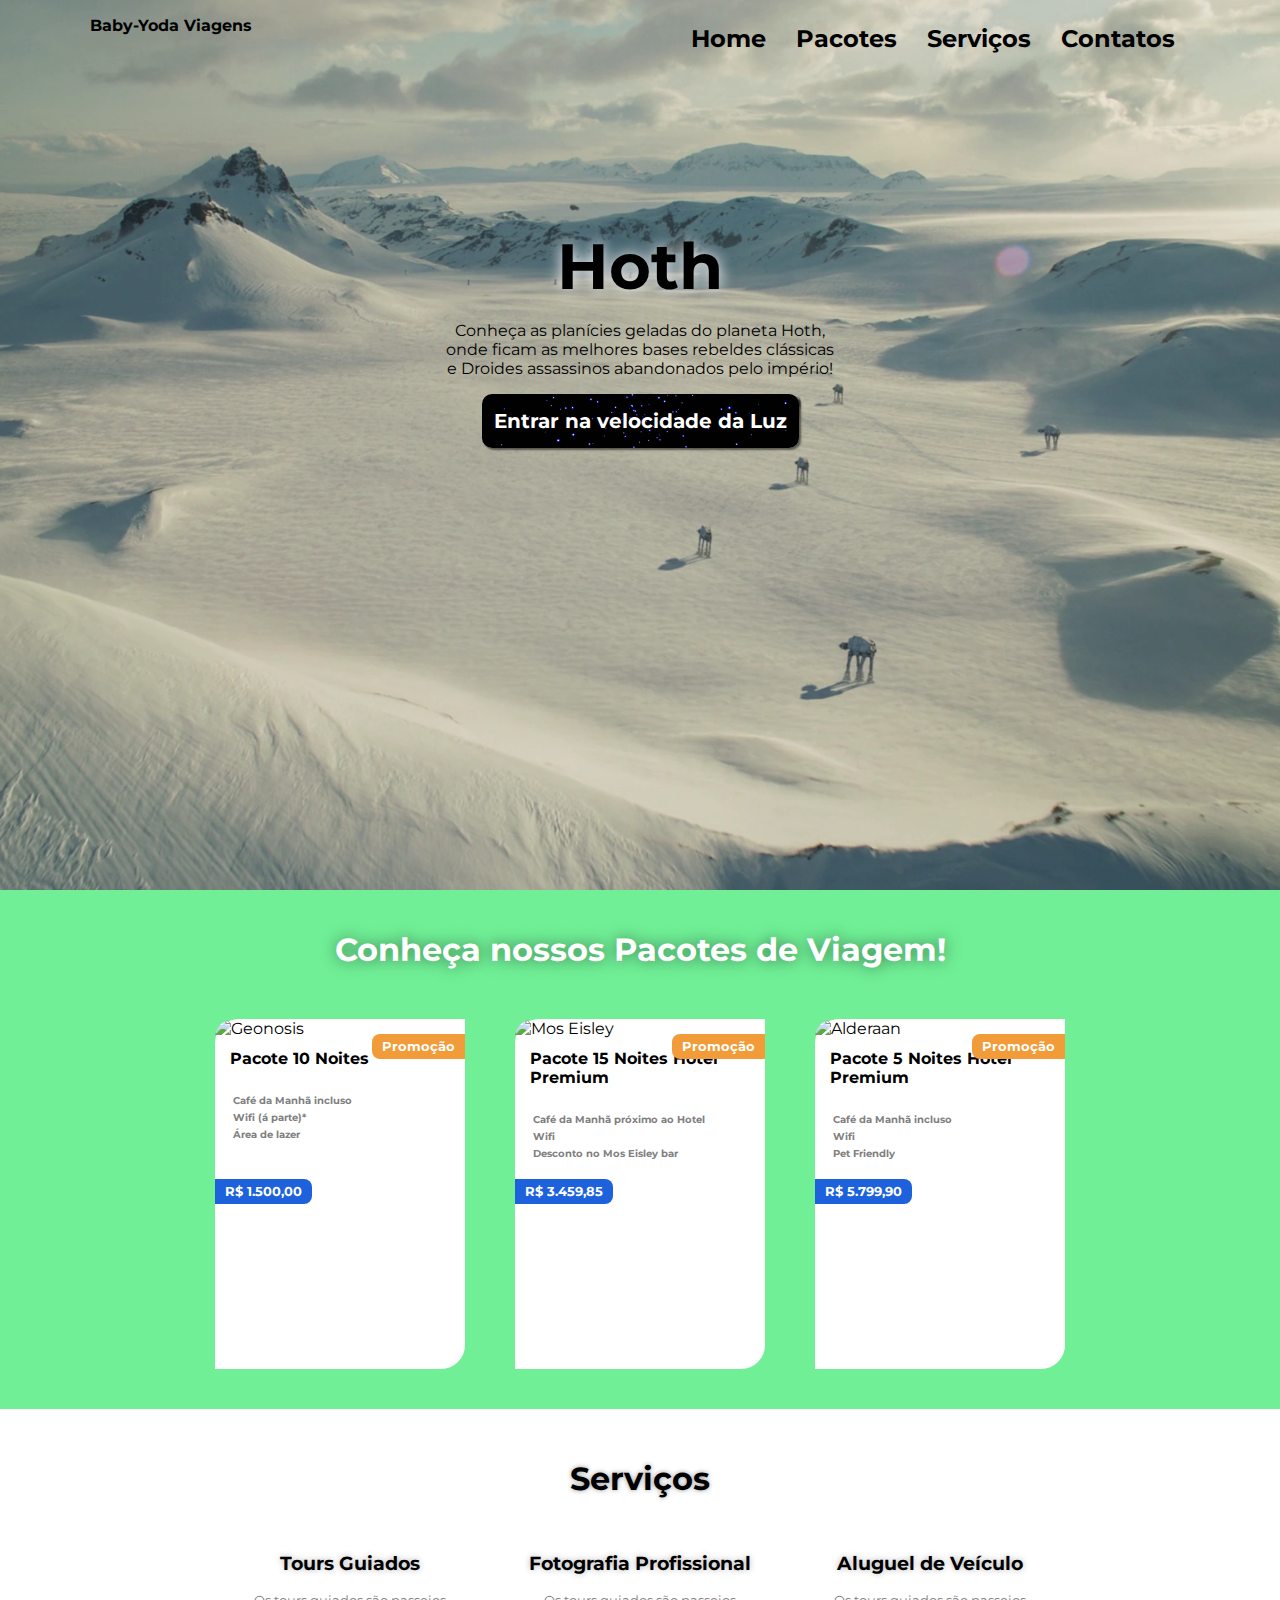
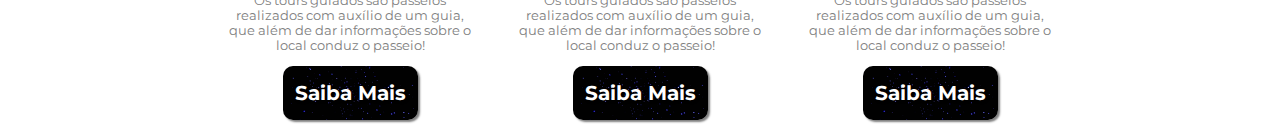
==== index.html @ 064d1b5d "Add files via upload" ====
<!DOCTYPE html>
<html lang="pt-br">
<head>
    <meta charset="UTF-8">
    <meta http-equiv="X-UA-Compatible" content="IE=edge">
    <meta name="viewport" content="width=device-width, initial-scale=1.0">
    <title>First Baby-Yoda Website</title>
    <script src="https://unpkg.com/feather-icons"></script>
    <link rel="stylesheet" href="style.css">
</head>
<body>
    <!--comentação foda-->
    <header>
        <nav>
            <p>Baby-Yoda Viagens</p>

            <!-- Texto a mais
            <p>Lorem ipsum dolor sit amet consectetur adipisicing elit. Accusamus dicta esse natus sint dolorum laboriosam itaque sapiente unde ea, et nemo eius, quisquam aliquid labore maxime consequuntur a dolores inventore.</p> -->

            <ul>
                <li><a href="#home">Home</a></li>
                <li><a href="#pacotes">Pacotes</a></li>
                <li><a href="#serviços">Serviços</a></li>
                <li><a href="https://www.youtube.com/c/esquilopng">Contatos</a></li>
            </ul>
        </nav>
        <div id = "home" class = "header-content">
            <h1 class = "mainTitle">Hoth</h1>
            <p>Conheça as planícies geladas do planeta Hoth, onde ficam as melhores bases rebeldes clássicas e Droides assassinos abandonados pelo império!</p>
            <button>Entrar na velocidade da Luz</button>
        </div>
    </header>
    <section id = "pacotes" class="pacotes">
        <h1 class = "pacotes-title">Conheça nossos Pacotes de Viagem!</h1>
        <div class = "pacotes-cards">
            <div class = "card">
                <!--Geonosis-->
                <div class = "card-tag card-tag-top">
                    <p>Promoção</p>
                </div>
                <div class = "card-tag card-tag-bottom">
                    <p>R$ 1.500,00</p>
                </div>
                <img class = "card-image" src="https://lumiere-a.akamaihd.net/v1/images/geonosis-history-2-retina_d464ae7e.jpeg?region=0%2C0%2C1200%2C513" alt = "Geonosis">
                <div class="card-content">
                    <h1>Pacote 10 Noites</h1>
                    <ul>
                        <li><i data-feather="coffee"></i>Café da Manhã incluso</li>
                        <li> <i data-feather="wifi"></i>Wifi (á parte)*</li>
                        <li> <i data-feather="briefcase"></i>Área de lazer</li>
                    </ul>
                </div>
            </div>
            <div class = "card">
                <!--Mos Eisley-->
                <div class = "card-tag card-tag-top">
                    <p>Promoção</p>
                </div>
                <div class = "card-tag card-tag-bottom">
                    <p>R$ 3.459,85</p>
                </div>
                <img class = "card-image" src="https://bb.avalanchenoticias.com.br/file/avalanchenoticiasimg/2021/02/NjQzNzcxNzIzM2VkMTMwNGFiZjU4NWI3NTk5Yjc4YjgxZWRmYWJjMmMxNDNlMTQyMjYyZWEwNGZkOTI4MjVjYQ3D3D.jpg" alt = "Mos Eisley">
                <div class="card-content">
                    <h1>Pacote 15 Noites  Hotel Premium</h1>
                    <ul>
                        <li><i data-feather="coffee"></i>Café da Manhã próximo ao Hotel</li>
                        <li> <i data-feather="wifi"></i>Wifi</li>
                        <li> <i data-feather="briefcase"></i>Desconto no Mos Eisley bar</li>
                    </ul>
                </div>
            </div>
            <div class = "card">
                <!--Alderaan-->
                <div class = "card-tag card-tag-top">
                    <p>Promoção</p>
                </div>
                <div class = "card-tag card-tag-bottom">
                    <p>R$ 5.799,90</p>
                </div>
                <img class = "card-image" src="https://lumiere-a.akamaihd.net/v1/images/alderaan-main_f5b676cf.jpeg?region=0%2C40%2C1280%2C640" alt = "Alderaan">
                <div class="card-content">
                    <h1>Pacote 5 Noites  Hotel Premium</h1>
                    <ul>
                        <li><i data-feather="coffee"></i>Café da Manhã incluso</li>
                        <li> <i data-feather="wifi"></i>Wifi</li>
                        <li> <i data-feather="briefcase"></i>Pet Friendly</li>
                    </ul>
                </div>
            </div>
        </div>
    </section>
    <section id = "servicos" class = "servicos">
        <h1 class = "servicos-title">Serviços</h1>
        <div class="servicos-cards">
            <div class="card">
                <i data-feather="map"></i>
                <div class="card-content">
                    <h3>Tours Guiados</h3>
                    <p>Os tours guiados são passeios realizados com auxílio de um guia, que além de dar informações sobre o local conduz o passeio!</p>
                </div>
                <button>Saiba Mais</button>
            </div>
            <div class="card">
                <i data-feather="camera"></i>
                <div class="card-content">
                    <h3>Fotografia Profissional</h3>
                    <p>Os tours guiados são passeios realizados com auxílio de um guia, que além de dar informações sobre o local conduz o passeio!</p>
                </div>
                <button>Saiba Mais</button>
            </div>
            <div class="card">
                <i data-feather="navigation"></i>
                <div class="card-content">
                    <h3>Aluguel de Veículo</h3>
                    <p>Os tours guiados são passeios realizados com auxílio de um guia, que além de dar informações sobre o local conduz o passeio!</p>
                </div>
                <button>Saiba Mais</button>
            </div>
        </div>
    </section>

    <script>
        feather.replace()
      </script>
</body>
</html>
---- style.css ----
@import url('https://fonts.googleapis.com/css2?family=Montserrat&display=swap');

* {
    box-sizing: border-box;
}

/* Comentário */
body{
    /*
    background: no-repeat center/cover url('assets/image.jpg');
    height: calc(100vh - 10px);
*/

    margin: 0;
    font-family: 'Montserrat', sans-serif;
    color: black;
}

ul{
    list-style: none;
    font-weight: bold;
    color: black;
    font-size: 24px;
}

a{
    text-decoration: none;
    color: inherit;
}

/*
h1{
    color: black;
    font-size: 70px;
}
*/

button{
    color: white;
    border-radius: 10px;
    border: 0;
    padding: 15px 12px;
    font-size: 20px;
    font-weight: bold;
    background: no-repeat center/cover url(assets/btBG.webp);
    font-family: 'Montserrat', sans-serif;
    /*background: transparent;*/
    cursor: pointer;
    text-shadow: 2px 2px 2px rgba(0, 0, 0, 0.5);
    box-shadow: 2px 2px 2px rgba(0, 0, 0, 0.5);

    transition: box-shadow 0.3s ease, transform 0.3s ease;
}

button:hover{
    background: no-repeat center/cover url(https://i0.wp.com/i.kinja-img.com/gawker-media/image/upload/s--Ur6qGvVD--/1482701490237307311.gif);
    background-color: black;
    color: white;
    background-position: center;
}

button:active{
    box-shadow: 0px 0px 0px rgba(0, 0, 0, 0.5), inset 3px 3px 3px rgba(0, 0, 0, 0.5);
    transform:  translate(0px, 3px);
}

header{
    background: no-repeat center/cover url('assets/image2.webp');
    height: calc(100vh - 10px);
}

header nav{
    display: flex;
    justify-content: space-between;
    margin: auto 90px;
}

header nav p{
    font-weight: bold;
}

header nav ul{
    display: flex;
}

header nav ul li{
    margin: 0 15px;
}

.header-content{
    max-width: 400px;
    margin: 150px auto;
    text-align: center;
}

.header-content h1{
    margin-bottom:  10px;
    font-size: 4rem;
    text-shadow: 0px 0px 15px rgb(255, 255, 255);
}

.pacotes {
    background: #70ef96;
    padding: 15px;
}

.pacotes .pacotes-cards {
    display: flex;
    margin: auto;
    max-width: 950px;
    flex-wrap: wrap;
    justify-content: center;
}

.pacotes .pacotes-title {
    width: 100%;
    text-align: center;
    margin: 25px 0;
    color: white;
    text-shadow: 0px 0px 15px rgba(0, 0, 0, 0.5)
}

.pacotes .card{
    width: 250px;
    height: 350px;
    background: white;
    border-radius: 24px 0;
    margin: 25px;
    position: relative;
}

.pacotes .card-image{
    width:  250px;
    height: 200px;
    border-radius: 24px 0 0 0;
    object-fit: cover;
    transition: all 1s;
}

.pacotes .card-image:hover{
    transform: scale(1.1);
}

.pacotes .card-content {
    padding: 0 15px;
}

.pacotes .card-content ul {
    display: flex;
    flex-direction: column;
    padding: 0;
}

.pacotes .card-content ul li{
    font-size: 0.6rem;
    display: flex;
    align-items: center;
    margin: 3px;
    color: grey;
    font-weight: bold;
}

.pacotes .card-content li svg{
    width: 16px;
    height: 16px;
    margin-right: 10px;
}

.pacotes .card-content h1{
    font-size: 1rem;
}

.pacotes .card .card-tag-top{
    position: absolute;
    right: 0;
    top: 15px;
    background: #f19b39;
    border-radius: 8px 0 0 8px;
    padding: 5px 10px;
}

.pacotes .card .card-tag-bottom{
    position: absolute;
    left: 0;
    top: 160px;
    background: #1d61dd;
    border-radius: 0 8px 8px 0;
    padding: 5px 10px;
}

.pacotes .card .card-tag p{
    margin: 0;
    font-size: 0.8rem;
    color: white;
    font-weight: bold;
}

.servicos {
    padding: 15px;
}

.servicos .servicos-title{
    text-align: center;
    margin: 35px 0;
    text-shadow: 0px 0px 5px rgba(0, 0, 0, 0.4)
}

.servicos .servicos-cards{
    margin-top: 25px;
    display: flex;
    max-width: 950px;
    justify-content: center;
    margin: auto;
    flex-wrap: wrap;
}

.servicos .card{
    width: 250px;
    display: flex;
    flex-direction: column;
    justify-content: center;
    align-items: center;
    margin: 0 20px;
}

.servicos .card svg{
    width: 60px;
    height: 60px;
    margin: 50px;
    transition: all 1s;
}

.servicos .card svg:hover{
    stroke: #1d61dd;
    transform: scale(1.1);
}

.servicos .card h3{
    font-weight: bold;
    text-shadow: 0px 0px 6px rgba(0, 0, 0, 0.3);
    text-align: center;
}

.servicos .card p{
    color: grey;
    font-size: 0.8rem;
    text-align: center;
}
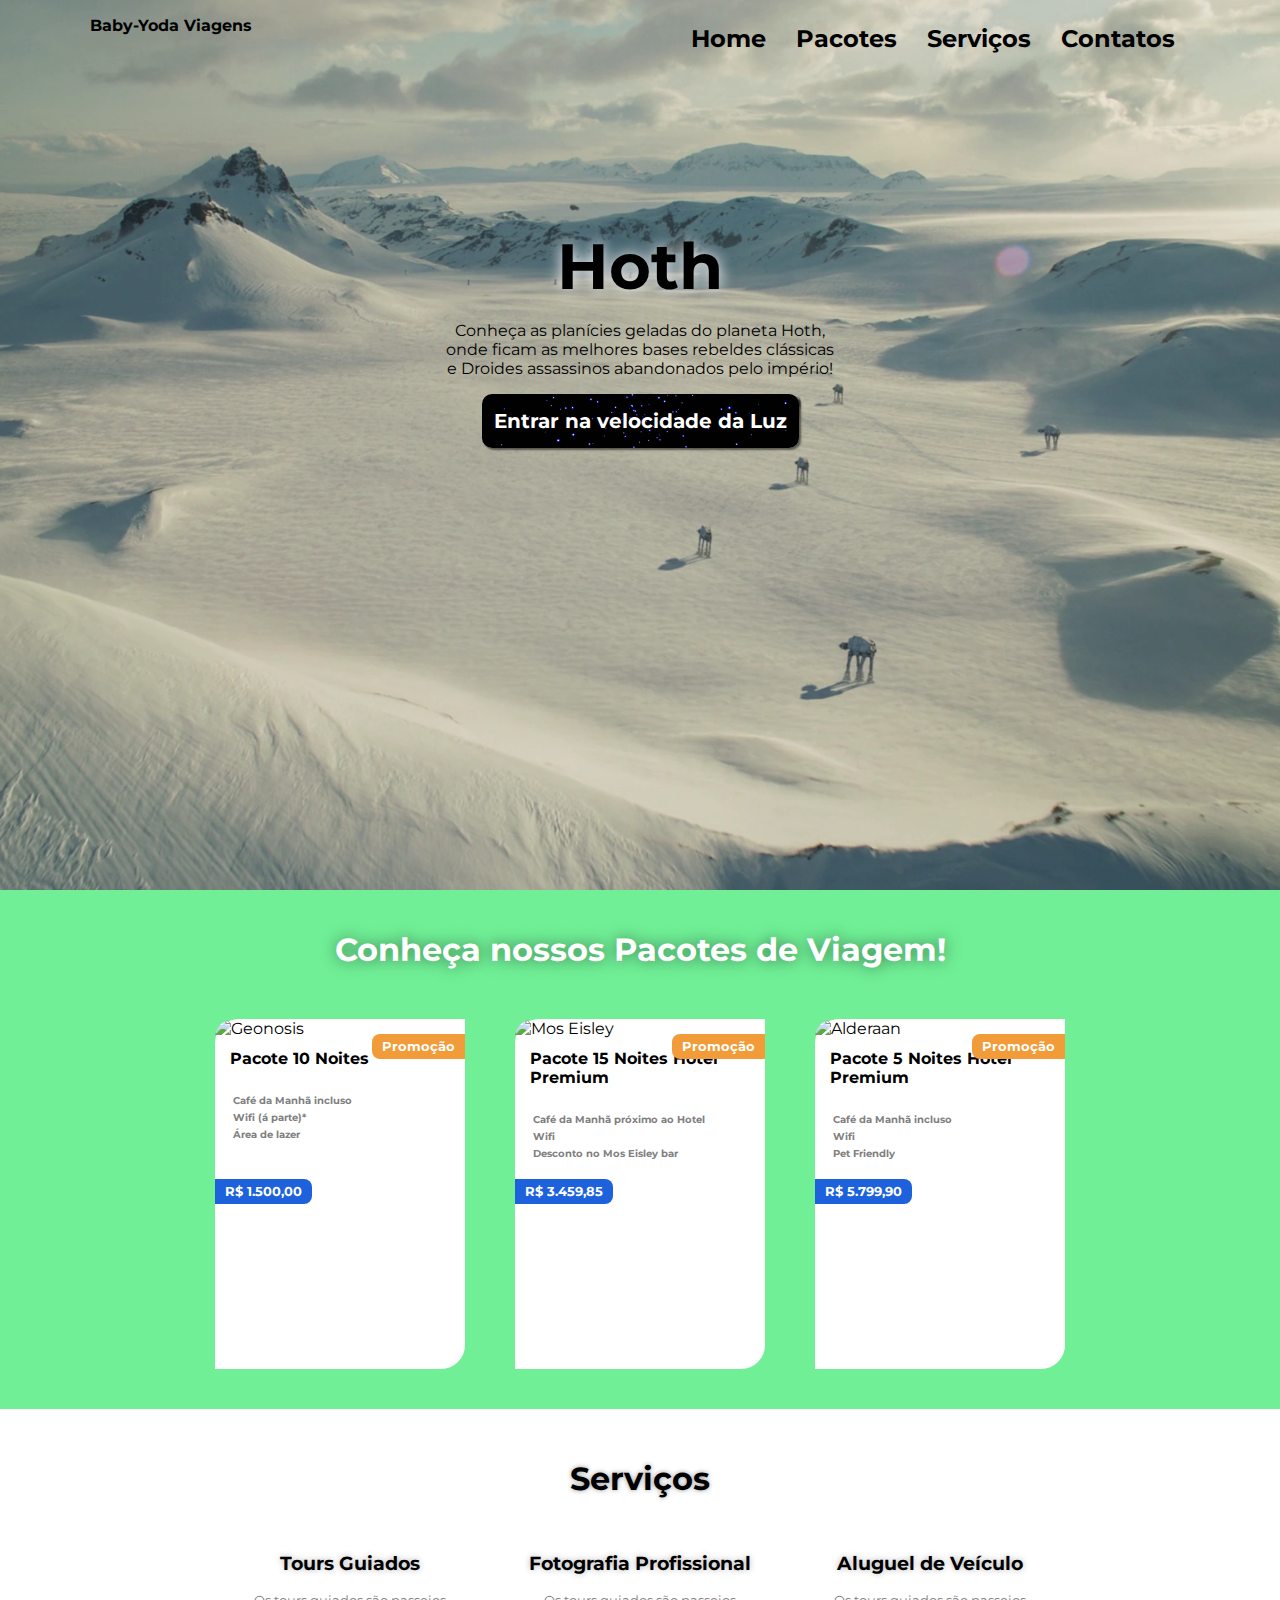
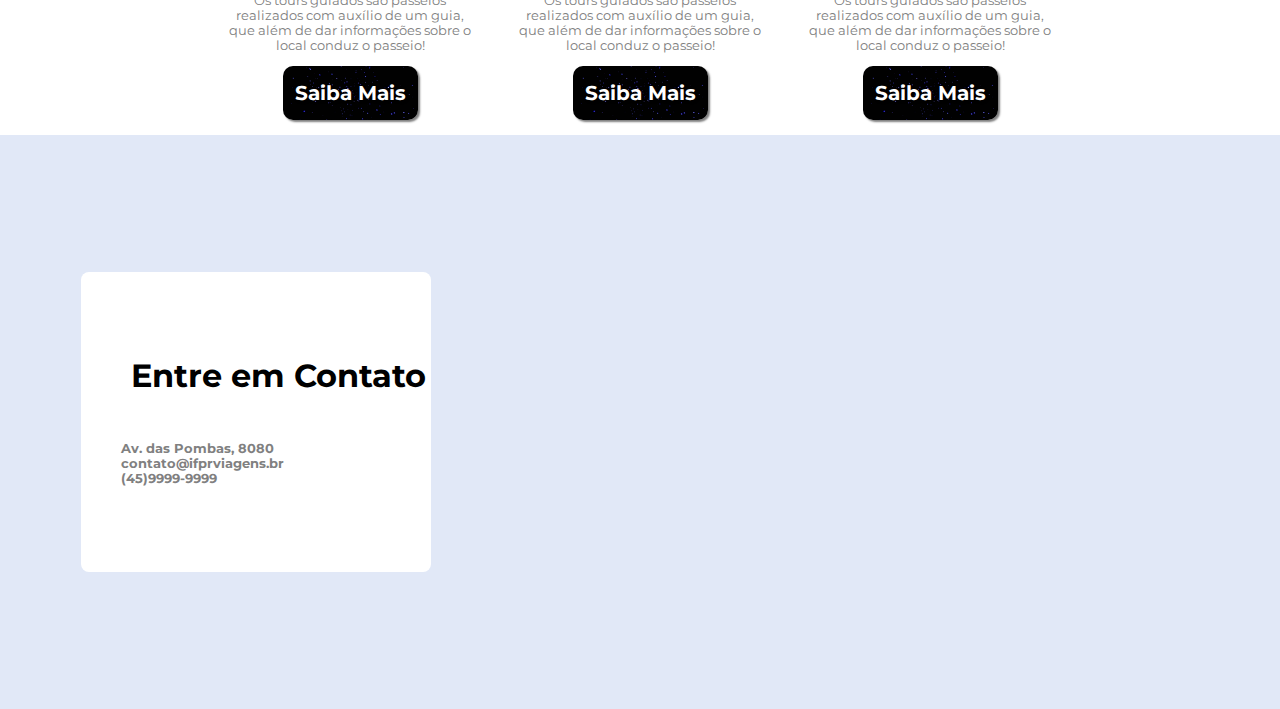
==== commit addbbb05: "Add files via upload" ====
--- a/index.html
+++ b/index.html
@@ -20,8 +20,8 @@
             <ul>
                 <li><a href="#home">Home</a></li>
                 <li><a href="#pacotes">Pacotes</a></li>
-                <li><a href="#serviços">Serviços</a></li>
-                <li><a href="https://www.youtube.com/c/esquilopng">Contatos</a></li>
+                <li><a href="#servicos">Serviços</a></li>
+                <li><a href="#contato">Contatos</a></li>
             </ul>
         </nav>
         <div id = "home" class = "header-content">
@@ -119,6 +119,20 @@
         </div>
     </section>
 
+    <section id="contato" class="contato">
+        <div class="contato-card">
+            <h1>Entre em Contato</h1>
+            <ul>
+                <li><i data-feather="map-pin"></i>Av. das Pombas, 8080</li>
+                <li><i data-feather="mail"></i>contato@ifprviagens.br</li>
+                <li><i data-feather="phone"></i>(45)9999-9999</li>
+            </ul>
+        </div>
+        <div id="map">
+            <iframe src="https://www.google.com/maps/embed?pb=!1m18!1m12!1m3!1d13015.19472495489!2d138.7186086333927!3d35.36064218367478!2m3!1f0!2f0!3f0!3m2!1i1024!2i768!4f13.1!3m3!1m2!1s0x6019629a42fdc899%3A0xa6a1fcc916f3a4df!2sMonte%20Fuji!5e0!3m2!1spt-BR!2sbr!4v1679507146508!5m2!1spt-BR!2sbr" width="600" height="450" style="border:0;" allowfullscreen="" loading="lazy" referrerpolicy="no-referrer-when-downgrade"></iframe>
+        </div>
+    </section>
+
     <script>
         feather.replace()
       </script>
--- a/style.css
+++ b/style.css
@@ -245,4 +245,40 @@
     color: grey;
     font-size: 0.8rem;
     text-align: center;
+}
+
+.contato {
+    padding: 60px;
+    background: #e1e8f7;
+    position: relative;
+    text-align: right;
+}
+
+.contato .contato-card{
+    width: 350px;
+    height: 300px;
+    background: white;
+    position: absolute;
+    z-index: 99;
+    border-radius: 8px;
+    top: calc(50% - 150px);
+    left: calc(20% - 175px);
+    text-align: center;
+    display: flex;
+    flex-direction: column;
+    justify-content: center;
+}
+
+.contato .contato-card h1{
+    padding-left: 50px;
+    text-align: left;
+}
+
+.contato .contato-card li{
+    font-size: 0.8rem;
+    font-weight: bold;
+    color: grey;
+    display: flex;
+    align-items: center;
+
 }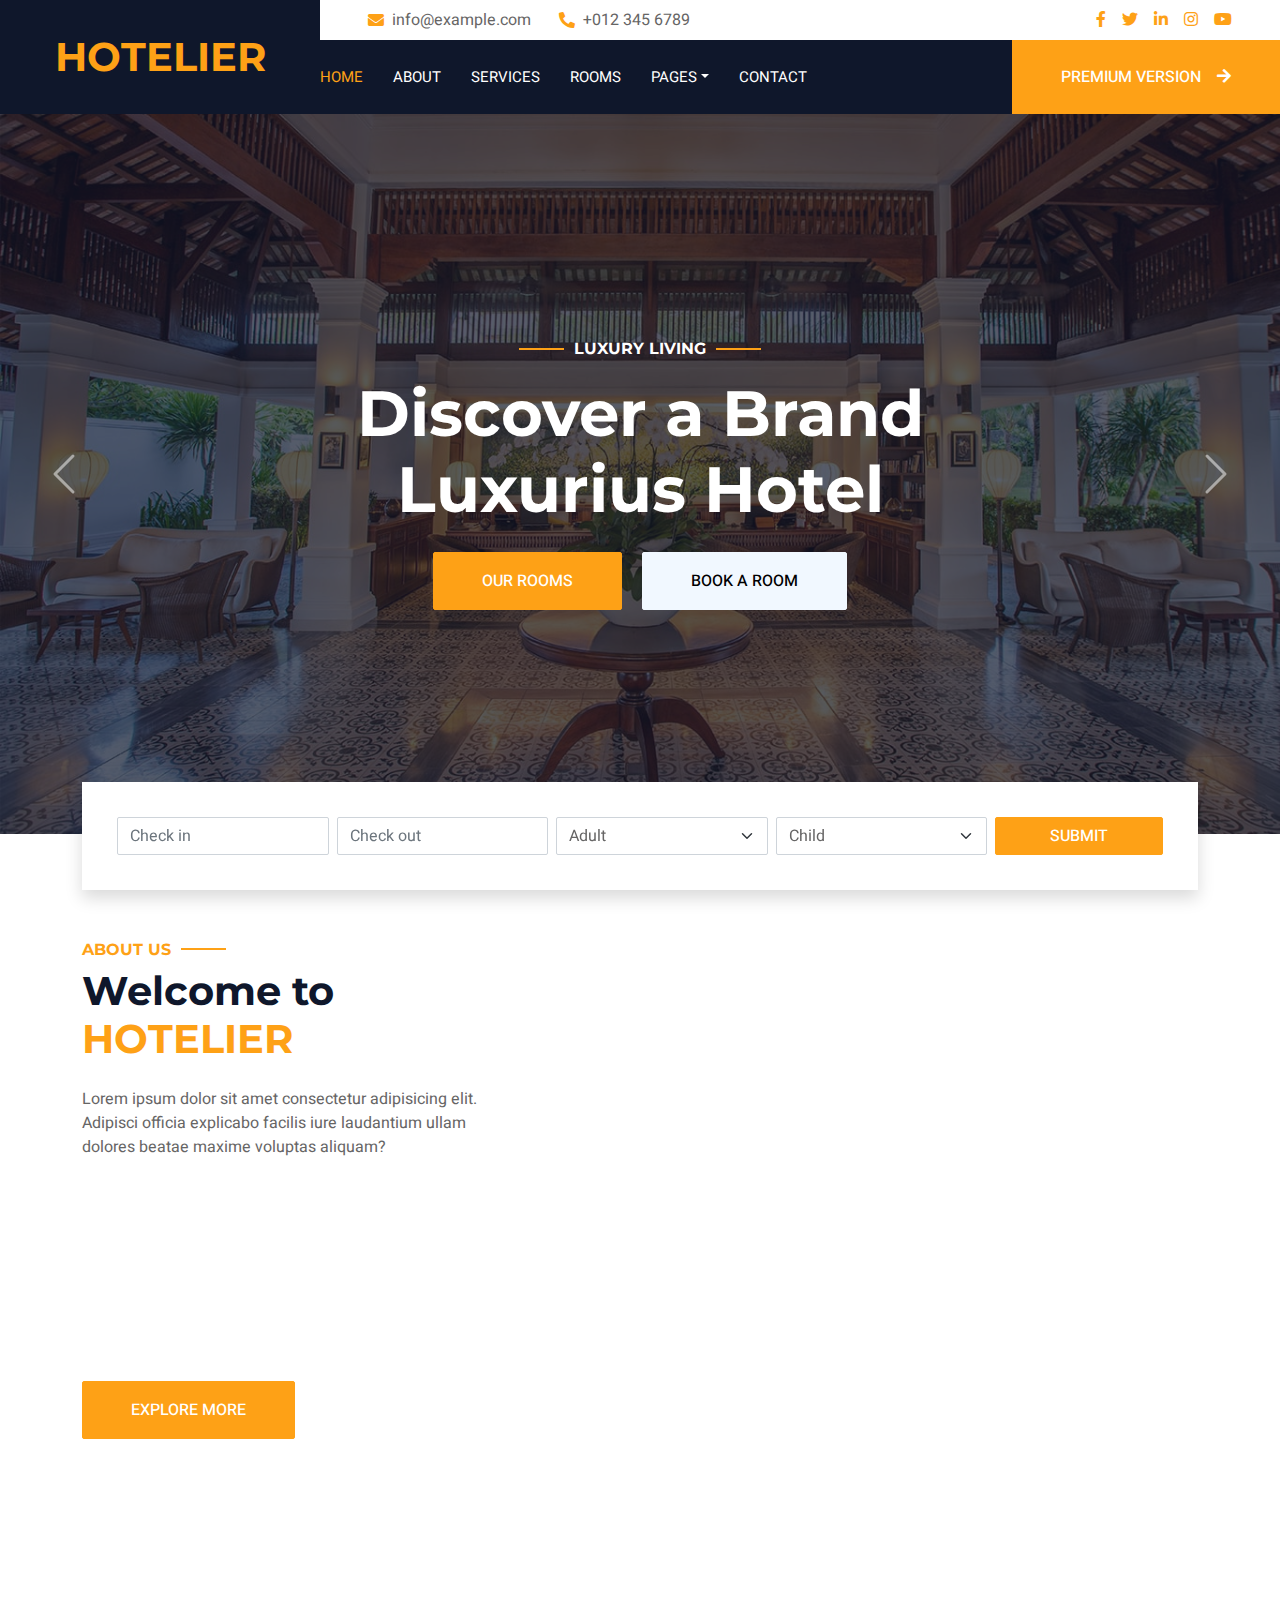
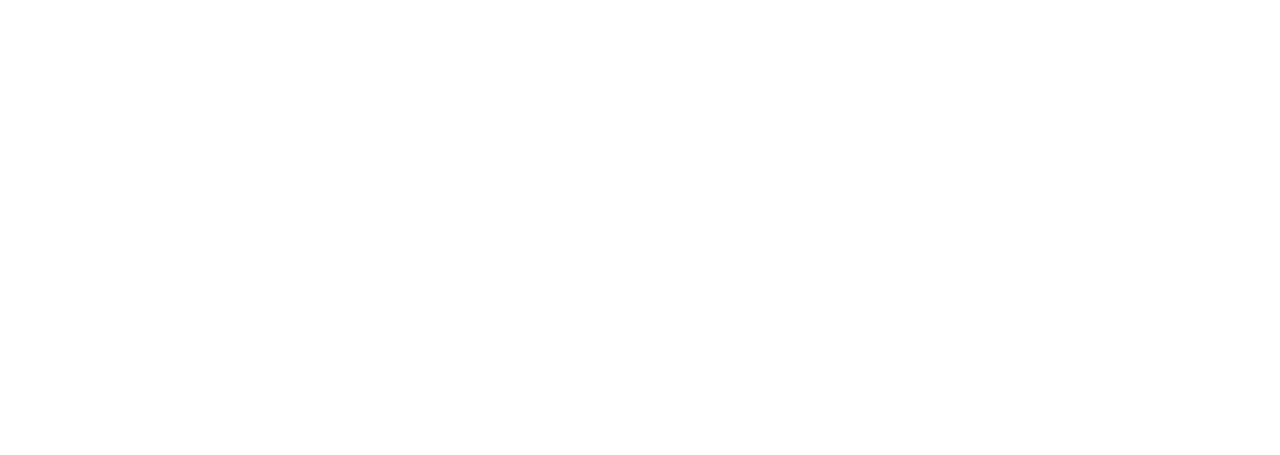
==== commit 8e98ac5f: "Add files via upload" ====
--- a/index.html
+++ b/index.html
@@ -1,140 +1,302 @@
 <!DOCTYPE html>
-<html lang="pt-br">
+<html lang="en">
+
 <head>
-    <meta charset="UTF-8">
-    <meta http-equiv="X-UA-Compatible" content="IE=edge">
-    <meta name="viewport" content="width=device-width, initial-scale=1.0">
-    <title>First Baby-Yoda Website</title>
-    <script src="https://unpkg.com/feather-icons"></script>
-    <link rel="stylesheet" href="style.css">
+    <meta charset="utf-8">
+    <title>Hotelier - Hotel HTML Template</title>
+    <meta content="width=device-width, initial-scale=1.0" name="viewport">
+    <meta content="" name="keywords">
+    <meta content="" name="description">
+
+    <!-- Favicon -->
+    <link href="img/favicon.ico" rel="icon">
+
+    <!-- Google Web Fonts -->
+    <link rel="preconnect" href="https://fonts.googleapis.com">
+    <link rel="preconnect" href="https://fonts.gstatic.com" crossorigin>
+    <link href="https://fonts.googleapis.com/css2?family=Heebo:wght@400;500;600;700&family=Montserrat:wght@400;500;600;700&display=swap" rel="stylesheet">  
+
+    <!-- Icon Font Stylesheet -->
+    <link href="https://cdnjs.cloudflare.com/ajax/libs/font-awesome/5.10.0/css/all.min.css" rel="stylesheet">
+    <link href="https://cdn.jsdelivr.net/npm/bootstrap-icons@1.4.1/font/bootstrap-icons.css" rel="stylesheet">
+
+    <!-- Libraries Stylesheet -->
+    <link href="lib/animate/animate.min.css" rel="stylesheet">
+    <link href="lib/owlcarousel/assets/owl.carousel.min.css" rel="stylesheet">
+    <link href="lib/tempusdominus/css/tempusdominus-bootstrap-4.min.css" rel="stylesheet" />
+
+    <!-- Customized Bootstrap Stylesheet -->
+    <link href="css/bootstrap.min.css" rel="stylesheet">
+
+    <!-- Template Stylesheet -->
+    <link href="css/style.css" rel="stylesheet">
 </head>
+
 <body>
-    <!--comentação foda-->
-    <header>
-        <nav>
-            <p>Baby-Yoda Viagens</p>
-
-            <!-- Texto a mais
-            <p>Lorem ipsum dolor sit amet consectetur adipisicing elit. Accusamus dicta esse natus sint dolorum laboriosam itaque sapiente unde ea, et nemo eius, quisquam aliquid labore maxime consequuntur a dolores inventore.</p> -->
-
-            <ul>
-                <li><a href="#home">Home</a></li>
-                <li><a href="#pacotes">Pacotes</a></li>
-                <li><a href="#servicos">Serviços</a></li>
-                <li><a href="#contato">Contatos</a></li>
-            </ul>
-        </nav>
-        <div id = "home" class = "header-content">
-            <h1 class = "mainTitle">Hoth</h1>
-            <p>Conheça as planícies geladas do planeta Hoth, onde ficam as melhores bases rebeldes clássicas e Droides assassinos abandonados pelo império!</p>
-            <button>Entrar na velocidade da Luz</button>
-        </div>
-    </header>
-    <section id = "pacotes" class="pacotes">
-        <h1 class = "pacotes-title">Conheça nossos Pacotes de Viagem!</h1>
-        <div class = "pacotes-cards">
-            <div class = "card">
-                <!--Geonosis-->
-                <div class = "card-tag card-tag-top">
-                    <p>Promoção</p>
-                </div>
-                <div class = "card-tag card-tag-bottom">
-                    <p>R$ 1.500,00</p>
-                </div>
-                <img class = "card-image" src="https://lumiere-a.akamaihd.net/v1/images/geonosis-history-2-retina_d464ae7e.jpeg?region=0%2C0%2C1200%2C513" alt = "Geonosis">
-                <div class="card-content">
-                    <h1>Pacote 10 Noites</h1>
-                    <ul>
-                        <li><i data-feather="coffee"></i>Café da Manhã incluso</li>
-                        <li> <i data-feather="wifi"></i>Wifi (á parte)*</li>
-                        <li> <i data-feather="briefcase"></i>Área de lazer</li>
-                    </ul>
-                </div>
-            </div>
-            <div class = "card">
-                <!--Mos Eisley-->
-                <div class = "card-tag card-tag-top">
-                    <p>Promoção</p>
-                </div>
-                <div class = "card-tag card-tag-bottom">
-                    <p>R$ 3.459,85</p>
-                </div>
-                <img class = "card-image" src="https://bb.avalanchenoticias.com.br/file/avalanchenoticiasimg/2021/02/NjQzNzcxNzIzM2VkMTMwNGFiZjU4NWI3NTk5Yjc4YjgxZWRmYWJjMmMxNDNlMTQyMjYyZWEwNGZkOTI4MjVjYQ3D3D.jpg" alt = "Mos Eisley">
-                <div class="card-content">
-                    <h1>Pacote 15 Noites  Hotel Premium</h1>
-                    <ul>
-                        <li><i data-feather="coffee"></i>Café da Manhã próximo ao Hotel</li>
-                        <li> <i data-feather="wifi"></i>Wifi</li>
-                        <li> <i data-feather="briefcase"></i>Desconto no Mos Eisley bar</li>
-                    </ul>
-                </div>
-            </div>
-            <div class = "card">
-                <!--Alderaan-->
-                <div class = "card-tag card-tag-top">
-                    <p>Promoção</p>
-                </div>
-                <div class = "card-tag card-tag-bottom">
-                    <p>R$ 5.799,90</p>
-                </div>
-                <img class = "card-image" src="https://lumiere-a.akamaihd.net/v1/images/alderaan-main_f5b676cf.jpeg?region=0%2C40%2C1280%2C640" alt = "Alderaan">
-                <div class="card-content">
-                    <h1>Pacote 5 Noites  Hotel Premium</h1>
-                    <ul>
-                        <li><i data-feather="coffee"></i>Café da Manhã incluso</li>
-                        <li> <i data-feather="wifi"></i>Wifi</li>
-                        <li> <i data-feather="briefcase"></i>Pet Friendly</li>
-                    </ul>
-                </div>
-            </div>
-        </div>
-    </section>
-    <section id = "servicos" class = "servicos">
-        <h1 class = "servicos-title">Serviços</h1>
-        <div class="servicos-cards">
-            <div class="card">
-                <i data-feather="map"></i>
-                <div class="card-content">
-                    <h3>Tours Guiados</h3>
-                    <p>Os tours guiados são passeios realizados com auxílio de um guia, que além de dar informações sobre o local conduz o passeio!</p>
-                </div>
-                <button>Saiba Mais</button>
-            </div>
-            <div class="card">
-                <i data-feather="camera"></i>
-                <div class="card-content">
-                    <h3>Fotografia Profissional</h3>
-                    <p>Os tours guiados são passeios realizados com auxílio de um guia, que além de dar informações sobre o local conduz o passeio!</p>
-                </div>
-                <button>Saiba Mais</button>
-            </div>
-            <div class="card">
-                <i data-feather="navigation"></i>
-                <div class="card-content">
-                    <h3>Aluguel de Veículo</h3>
-                    <p>Os tours guiados são passeios realizados com auxílio de um guia, que além de dar informações sobre o local conduz o passeio!</p>
-                </div>
-                <button>Saiba Mais</button>
-            </div>
-        </div>
-    </section>
-
-    <section id="contato" class="contato">
-        <div class="contato-card">
-            <h1>Entre em Contato</h1>
-            <ul>
-                <li><i data-feather="map-pin"></i>Av. das Pombas, 8080</li>
-                <li><i data-feather="mail"></i>contato@ifprviagens.br</li>
-                <li><i data-feather="phone"></i>(45)9999-9999</li>
-            </ul>
-        </div>
-        <div id="map">
-            <iframe src="https://www.google.com/maps/embed?pb=!1m18!1m12!1m3!1d13015.19472495489!2d138.7186086333927!3d35.36064218367478!2m3!1f0!2f0!3f0!3m2!1i1024!2i768!4f13.1!3m3!1m2!1s0x6019629a42fdc899%3A0xa6a1fcc916f3a4df!2sMonte%20Fuji!5e0!3m2!1spt-BR!2sbr!4v1679507146508!5m2!1spt-BR!2sbr" width="600" height="450" style="border:0;" allowfullscreen="" loading="lazy" referrerpolicy="no-referrer-when-downgrade"></iframe>
-        </div>
-    </section>
-
-    <script>
-        feather.replace()
-      </script>
+    <div class="container-xxl bg-white p-0">
+        <!-- Spinner Start -->
+        <div id="spinner" class="show bg-white position-fixed translate-middle w-100 vh-100 top-50 start-50 d-flex align-items-center justify-content-center">
+            <div class="spinner-border text-primary" style="width: 3rem; height: 3rem;" role="status">
+                <span class="sr-only">Loading...</span>
+            </div>
+        </div>
+        <!-- Spinner End -->
+
+        <!-- Header Start -->
+        <div class="container-fluid bg-dark px-0">
+            <div class="row gx-0">
+                <div class="col-lg-3 bg-dark d-none d-lg-block">
+                    <a href="index.html" class="navbar-brand w-100 h-100 m-0 p-0 d-flex align-items-center justify-content-center">
+                        <h1 class="m-0 text-primary text-uppercase">Hotelier</h1>
+                    </a>
+                </div>
+                <div class="col-lg-9">
+                    <div class="row gx-0 bg-white d-none d-lg-flex">
+                        <div class="col-lg-7 px-5 text-start">
+                            <div class="h-100 d-inline-flex align-items-center py-2 me-4">
+                                <i class="fa fa-envelope text-primary me-2"></i>
+                                <p class="mb-0">info@example.com</p>
+                            </div>
+                            <div class="h-100 d-inline-flex align-items-center py-2">
+                                <i class="fa fa-phone-alt text-primary me-2"></i>
+                                <p class="mb-0">+012 345 6789</p>
+                            </div>
+                        </div>
+                        <div class="col-lg-5 px-5 text-end">
+                            <div class="d-inline-flex align-items-center py-2">
+                                <a class="me-3" href=""><i class="fab fa-facebook-f"></i></a>
+                                <a class="me-3" href=""><i class="fab fa-twitter"></i></a>
+                                <a class="me-3" href=""><i class="fab fa-linkedin-in"></i></a>
+                                <a class="me-3" href=""><i class="fab fa-instagram"></i></a>
+                                <a class="" href=""><i class="fab fa-youtube"></i></a>
+                            </div>
+                        </div>
+                    </div>
+                    <nav class="navbar navbar-expand-lg bg-dark navbar-dark p-3 p-lg-0">
+                        <a href="index.html" class="navbar-brand d-block d-lg-none">
+                            <h1 class="m-0 text-primary text-uppercase">Hotelier</h1>
+                        </a>
+                        <button type="button" class="navbar-toggler" data-bs-toggle="collapse" data-bs-target="#navbarCollapse">
+                            <span class="navbar-toggler-icon"></span>
+                        </button>
+                        <div class="collapse navbar-collapse justify-content-between" id="navbarCollapse">
+                            <div class="navbar-nav mr-auto py-0">
+                                <a href="index.html" class="nav-item nav-link active">Home</a>
+                                <a href="about.html" class="nav-item nav-link">About</a>
+                                <a href="service.html" class="nav-item nav-link">Services</a>
+                                <a href="room.html" class="nav-item nav-link">Rooms</a>
+                                <div class="nav-item dropdown">
+                                    <a href="#" class="nav-link dropdown-toggle" data-bs-toggle="dropdown">Pages</a>
+                                    <div class="dropdown-menu rounded-0 m-0">
+                                        <a href="booking.html" class="dropdown-item">Booking</a>
+                                        <a href="team.html" class="dropdown-item">Our Team</a>
+                                        <a href="testimonial.html" class="dropdown-item">Testimonial</a>
+                                    </div>
+                                </div>
+                                <a href="contact.html" class="nav-item nav-link">Contact</a>
+                            </div>
+                            <a href="" class="btn btn-primary rounded-0 py-4 px-md-5 d-none d-lg-block">Premium Version<i class="fa fa-arrow-right ms-3"></i></a>
+                        </div>
+                    </nav>
+                </div>
+            </div>
+        </div>
+        <!-- Header End -->
+        <!--Carousel Start-->
+        <div class="container-fluid p-0 mb-5">
+            <div id="header-carousel" class="carousel slide" data-bs-ride="carousel">
+                <div class="carousel-inner">
+                    <div class="carousel-item active">
+                        <img class="w-100" src="img/carousel-1.jpg" alt="Image">
+                        <div class="carousel-caption d-flex flex-column align-items-center justify-content-center">
+                            <div class="p-3" style="max-width: 700px;">
+                                <h6 class="section-title text-white mb-3 animated slideInDown">LUXURY LIVING</h6>
+                                <h1 class="display-3 text-white mb-4 animated slideInDown">Discover a Brand Luxurius Hotel</h1>
+                                <a href="" class="btn btn-primary py-md-3 px-md-5 me-3 animated slideInLeft" >Our Rooms</a>
+                                <a href="" class="btn btn-light py-md-3 px-md-5 animated slideInRight">Book a Room</a>
+                            </div>
+                        </div>
+                    </div>
+                    <div class="carousel-item">
+                        <img class="w-100" src="img/carousel-2.jpg" alt="Image">
+                        <div class="carousel-caption d-flex flex-column align-items-center justify-content-center">
+                            <div class="p-3" style="max-width: 700px;">
+                                <h6 class="section-title text-white mb-3 animated slideInDown">LUXURY LIVING</h6>
+                                <h1 class="display-3 text-white mb-4 animated slideInDown">Discover a Brand Luxurius Hotel</h1>
+                                <a href="" class="btn btn-primary py-md-3 px-md-5 me-3 animated slideInLeft" >Our Rooms</a>
+                                <a href="" class="btn btn-light py-md-3 px-md-5 animated slideInRight">Book a Room</a>
+                            </div>
+                        </div>
+                    </div>
+                </div>
+                <button class="carousel-control-prev" type="button" data-bs-target="#header-carousel" data-bs-slide="prev">
+                    <span class="carousel-control-prev-icon" aria-hidden="true"></span>
+                    <span class="visually-hidden">Previous</span>
+                </button>
+                <button class="carousel-control-next" type="button" data-bs-target="#header-carousel" data-bs-slide="next">
+                    <span class="carousel-control-next-icon" aria-hidden="true"></span>
+                    <span class="visually-hidden">Previous</span>
+                </button>
+            </div>
+        </div>
+        <!-- Carousel End -->
+        <!-- Booking Start -->
+        <div class="container-fluid booking pb-0 wow fadeIn" data-wow-delay="0.1s">
+            <div class="container">
+                <div class="bg-white shadow" style="padding: 35px;">
+                    <div class="row g-2">
+                        <div class="col-md-10">
+                            <div class="row g-2">
+                                <div class="col-md-3">
+                                    <div class="date" id="date1" data-target-input="nearest">
+                                        <input type="text" class="form-control datetimepicker-input"
+                                            placeholder="Check in" data-target="#date1" data-toggle="datetimepicker" />
+                                    </div>
+                                </div>
+                                <div class="col-md-3">
+                                    <div class="date" id="date2" data-target-input="nearest">
+                                        <input type="text" class="form-control datetimepicker-input" placeholder="Check out" data-target="#date2" data-toggle="datetimepicker"/>
+                                    </div>
+                                </div>
+                                <div class="col-md-3">
+                                    <select class="form-select">
+                                        <option selected>Adult</option>
+                                        <option value="1">Adult 1</option>
+                                        <option value="2">Adult 2</option>
+                                        <option value="3">Adult 3</option>
+                                    </select>
+                                </div>
+                                <div class="col-md-3">
+                                    <select class="form-select">
+                                        <option selected>Child</option>
+                                        <option value="1">Child 1</option>
+                                        <option value="2">Child 2</option>
+                                        <option value="3">Child 3</option>
+                                    </select>
+                                </div>
+                            </div>
+                        </div>
+                        <div class="col-md-2">
+                            <button class="btn btn-primary w-100">Submit</button>
+                        </div>
+                    </div>
+                </div>
+            </div>
+        </div>
+        <!-- Booking End -->
+
+        <!-- About Start-->
+        <div class="container-xxl py-5">
+            <div class="container">
+                <div class="row g-5 align-content-lg-center">
+                    <div class="col-lg-5">
+                        <h6 class="section-title text-start text-primary text-uppercase">About Us</h6>
+                        <h1 class="mb-4">Welcome to <span class="text-primary text-uppercase">Hotelier</span></h1>
+                        <p class="mb-4">Lorem ipsum dolor sit amet consectetur adipisicing elit. Adipisci officia explicabo facilis iure laudantium ullam dolores beatae maxime voluptas aliquam?</p>
+                        <div class="row g-3 pb-4">
+                            <div class="col-sm-4 wow fadeIn" data-wow-delay="0.2s">
+                                <div class="border rounded p-1">
+                                    <div class="border rounded text-center p-4">
+                                        <i class="fa fa-hotel fa-2x text-primary mb-2"></i>
+                                        <h2 class="mb-1" data-toggle="counter-up">1234</h2>
+                                        <p class="mb-0">Rooms</p>
+                                    </div>
+                                </div>
+                            </div>
+                            <div class="col-sm-4 wow fadeIn" data-wow-delay="0.4s">
+                                <div class="border rounded p-1">
+                                    <div class="border rounded text-center p-4">
+                                        <i class="fa fa-hotel fa-2x text-primary mb-2"></i>
+                                        <h2 class="mb-1" data-toggle="counter-up">934</h2>
+                                        <p class="mb-0">Staffs</p>
+                                    </div>
+                                </div>
+                            </div>
+                            <div class="col-sm-4 wow fadeIn" data-wow-delay="0.6s">
+                                <div class="border rounded p-1">
+                                    <div class="border rounded text-center p-4">
+                                        <i class="fa fa-hotel fa-2x text-primary mb-2"></i>
+                                        <h2 class="mb-1" data-toggle="counter-up">234</h2>
+                                        <p class="mb-0">Clients</p>
+                                    </div>
+                                </div>
+                            </div>
+                        </div>
+                        <a class="btn btn-primary py-3 px-5 mt-2" href="">Explore More</a>
+                    </div>
+                    <div class="col-lg-6">
+                        <div class="row g-3">
+                            <div class="col-6 text-end">
+                                <img class="img-fluid rounded w-75 wow zoomIn" data-wow-delay="0.1s" src="img/about-1.jpg" 
+                                 >
+                            </div>
+                            <div class="col-6 text-start">
+                                <img class="img-fluid rounded w-100 wow zoomIn" data-wow-delay="0.3s" src="img/about-2.jpg">
+                            </div>
+                            <div class="col-6 text-end">
+                                <img class="img-fluid rounded w-50 wow zoomIn" data-wow-delay="0.5s" src="img/about-3.jpg">
+                            </div>
+                            <div class="col-6 text-start">
+                                <img class="img-fluid rounded w-75 wow zoomIn" data-wow-delay="0.7s" src="img/about-4.jpg">
+                            </div>
+                        </div>
+                    </div>
+                </div>
+            </div>
+        </div>
+        <!--About End-->
+
+        <!--Room Start-->
+        <div class="container-xxl py-5">
+            <div class="container">
+                <div class="text-center wow fadeInUp" data-wow-delay="0.1s">
+                    <h6 class="section-title text-center text-primary text-uppercase">Our Rooms</h6>
+                    <h1 class="mb-5">Explore Our <span class="text-primary text-uppercase">Rooms</span></h1>
+                </div>
+                <div class="row g-4">
+                    <div class="col-lg-4 col-md-6 wow fadeInUp" data-wow-delay="0.1s">
+                        <div class="room-item shadow rounded overflow-hidden">
+                            <div class="position-relative">
+                                <img src="img/room-1.jpg" class="img-fluid">
+                                <small class="position-absolute start-0 top-100 translate-middle-y bg-primary text-white ">$100/Night</small>
+                            </div>
+                            <div class="p-4 mt-2">
+                                <div class="d-flex justify-content-between mb-3">
+                                    <h5 class="mb-0">Junior Suite</h5>
+                                    <div class="ps-2">
+                                        <small class="fa fa-star text-primary"></small>
+                                        <small class="fa fa-star text-primary"></small>
+                                        <small class="fa fa-star text-primary"></small>
+                                        <small class="fa fa-star text-primary"></small>
+                                        <small class="fa fa-star text-primary"></small>
+                                    </div>
+                                </div>
+                                <div class="d-flex mb-3">
+                                    <small class="border-end me-3 pe-3"><i class="fa fa-bed text-primary me-2"></i>3 Bed</small>
+                                    <small class="border-end me-3 pe-3"><i class="fa fa-bath text-primary me-2"></i>2 Bath</small>
+                                    <small class="border-end me-3 pe-3"><i class="fa fa-wifi text-primary me-2"></i>wifi</small>
+                                </div>
+                            </div>
+                        </div>
+                    </div>
+                </div>
+            </div>
+        </div>
+    </div>
+    <!-- JavaScript Libraries -->
+    <script src="https://code.jquery.com/jquery-3.4.1.min.js"></script>
+    <script src="https://cdn.jsdelivr.net/npm/bootstrap@5.0.0/dist/js/bootstrap.bundle.min.js"></script>
+    <script src="lib/wow/wow.min.js"></script>
+    <script src="lib/easing/easing.min.js"></script>
+    <script src="lib/waypoints/waypoints.min.js"></script>
+    <script src="lib/counterup/counterup.min.js"></script>
+    <script src="lib/owlcarousel/owl.carousel.min.js"></script>
+    <script src="lib/tempusdominus/js/moment.min.js"></script>
+    <script src="lib/tempusdominus/js/moment-timezone.min.js"></script>
+    <script src="lib/tempusdominus/js/tempusdominus-bootstrap-4.min.js"></script>
+
+    <!-- Template Javascript -->
+    <script src="js/main.js"></script>
 </body>
-</html>+
+</html>
--- a/css/style.css
+++ b/css/style.css
@@ -0,0 +1,491 @@
+/********** Template CSS **********/
+:root {
+    --primary: #FEA116;
+    --light: #F1F8FF;
+    --dark: #0F172B;
+}
+
+.fw-medium {
+    font-weight: 500 !important;
+}
+
+.fw-semi-bold {
+    font-weight: 600 !important;
+}
+
+.back-to-top {
+    position: fixed;
+    display: none;
+    right: 45px;
+    bottom: 45px;
+    z-index: 99;
+}
+
+
+/*** Spinner ***/
+#spinner {
+    opacity: 0;
+    visibility: hidden;
+    transition: opacity .5s ease-out, visibility 0s linear .5s;
+    z-index: 99999;
+}
+
+#spinner.show {
+    transition: opacity .5s ease-out, visibility 0s linear 0s;
+    visibility: visible;
+    opacity: 1;
+}
+
+
+/*** Button ***/
+.btn {
+    font-weight: 500;
+    text-transform: uppercase;
+    transition: .5s;
+}
+
+.btn.btn-primary,
+.btn.btn-secondary {
+    color: #FFFFFF;
+}
+
+.btn-square {
+    width: 38px;
+    height: 38px;
+}
+
+.btn-sm-square {
+    width: 32px;
+    height: 32px;
+}
+
+.btn-lg-square {
+    width: 48px;
+    height: 48px;
+}
+
+.btn-square,
+.btn-sm-square,
+.btn-lg-square {
+    padding: 0;
+    display: flex;
+    align-items: center;
+    justify-content: center;
+    font-weight: normal;
+    border-radius: 2px;
+}
+
+
+/*** Navbar ***/
+.navbar-dark .navbar-nav .nav-link {
+    margin-right: 30px;
+    padding: 25px 0;
+    color: #FFFFFF;
+    font-size: 15px;
+    text-transform: uppercase;
+    outline: none;
+}
+
+.navbar-dark .navbar-nav .nav-link:hover,
+.navbar-dark .navbar-nav .nav-link.active {
+    color: var(--primary);
+}
+
+@media (max-width: 991.98px) {
+    .navbar-dark .navbar-nav .nav-link  {
+        margin-right: 0;
+        padding: 10px 0;
+    }
+}
+
+
+/*** Header ***/
+.carousel-caption {
+    top: 0;
+    left: 0;
+    right: 0;
+    bottom: 0;
+    background: rgba(15, 23, 43, .7);
+    z-index: 1;
+}
+
+.carousel-control-prev,
+.carousel-control-next {
+    width: 10%;  
+}
+
+.carousel-control-prev-icon,
+.carousel-control-next-icon {
+    width: 3rem;
+    height: 3rem;
+}
+
+@media (max-width: 768px) {
+    #header-carousel .carousel-item {
+        position: relative;
+        min-height: 450px;
+    }
+    
+    #header-carousel .carousel-item img {
+        position: absolute;
+        width: 100%;
+        height: 100%;
+        object-fit: cover;
+    }
+}
+
+.page-header {
+    background-position: center center;
+    background-repeat: no-repeat;
+    background-size: cover;
+}
+
+.page-header-inner {
+    background: rgba(15, 23, 43, .7);
+}
+
+.breadcrumb-item + .breadcrumb-item::before {
+    color: var(--light);
+}
+
+.booking {
+    position: relative;
+    margin-top: -100px !important;
+    z-index: 1;
+}
+
+
+/*** Section Title ***/
+.section-title {
+    position: relative;
+    display: inline-block;
+}
+
+.section-title::before {
+    position: absolute;
+    content: "";
+    width: 45px;
+    height: 2px;
+    top: 50%;
+    left: -55px;
+    margin-top: -1px;
+    background: var(--primary);
+}
+
+.section-title::after {
+    position: absolute;
+    content: "";
+    width: 45px;
+    height: 2px;
+    top: 50%;
+    right: -55px;
+    margin-top: -1px;
+    background: var(--primary);
+}
+
+.section-title.text-start::before,
+.section-title.text-end::after {
+    display: none;
+}
+
+
+/*** Service ***/
+.service-item {
+    height: 320px;
+    padding: 30px;
+    display: flex;
+    flex-direction: column;
+    justify-content: center;
+    text-align: center;
+    background: #FFFFFF;
+    box-shadow: 0 0 45px rgba(0, 0, 0, .08);
+    transition: .5s;
+}
+
+.service-item:hover {
+    background: var(--primary);
+}
+
+.service-item .service-icon {
+    margin: 0 auto 30px auto;
+    width: 65px;
+    height: 65px;
+    transition: .5s;
+}
+
+.service-item i,
+.service-item h5,
+.service-item p {
+    transition: .5s;
+}
+
+.service-item:hover i,
+.service-item:hover h5,
+.service-item:hover p {
+    color: #FFFFFF !important;
+}
+
+
+/*** Youtube Video ***/
+.video {
+    position: relative;
+    height: 100%;
+    min-height: 500px;
+    background: linear-gradient(rgba(15, 23, 43, .1), rgba(15, 23, 43, .1)), url(../img/video.jpg);
+    background-position: center center;
+    background-repeat: no-repeat;
+    background-size: cover;
+}
+
+.video .btn-play {
+    position: absolute;
+    z-index: 3;
+    top: 50%;
+    left: 50%;
+    transform: translateX(-50%) translateY(-50%);
+    box-sizing: content-box;
+    display: block;
+    width: 32px;
+    height: 44px;
+    border-radius: 50%;
+    border: none;
+    outline: none;
+    padding: 18px 20px 18px 28px;
+}
+
+.video .btn-play:before {
+    content: "";
+    position: absolute;
+    z-index: 0;
+    left: 50%;
+    top: 50%;
+    transform: translateX(-50%) translateY(-50%);
+    display: block;
+    width: 100px;
+    height: 100px;
+    background: var(--primary);
+    border-radius: 50%;
+    animation: pulse-border 1500ms ease-out infinite;
+}
+
+.video .btn-play:after {
+    content: "";
+    position: absolute;
+    z-index: 1;
+    left: 50%;
+    top: 50%;
+    transform: translateX(-50%) translateY(-50%);
+    display: block;
+    width: 100px;
+    height: 100px;
+    background: var(--primary);
+    border-radius: 50%;
+    transition: all 200ms;
+}
+
+.video .btn-play img {
+    position: relative;
+    z-index: 3;
+    max-width: 100%;
+    width: auto;
+    height: auto;
+}
+
+.video .btn-play span {
+    display: block;
+    position: relative;
+    z-index: 3;
+    width: 0;
+    height: 0;
+    border-left: 32px solid var(--dark);
+    border-top: 22px solid transparent;
+    border-bottom: 22px solid transparent;
+}
+
+@keyframes pulse-border {
+    0% {
+        transform: translateX(-50%) translateY(-50%) translateZ(0) scale(1);
+        opacity: 1;
+    }
+
+    100% {
+        transform: translateX(-50%) translateY(-50%) translateZ(0) scale(1.5);
+        opacity: 0;
+    }
+}
+
+#videoModal {
+    z-index: 99999;
+}
+
+#videoModal .modal-dialog {
+    position: relative;
+    max-width: 800px;
+    margin: 60px auto 0 auto;
+}
+
+#videoModal .modal-body {
+    position: relative;
+    padding: 0px;
+}
+
+#videoModal .close {
+    position: absolute;
+    width: 30px;
+    height: 30px;
+    right: 0px;
+    top: -30px;
+    z-index: 999;
+    font-size: 30px;
+    font-weight: normal;
+    color: #FFFFFF;
+    background: #000000;
+    opacity: 1;
+}
+
+
+/*** Testimonial ***/
+.testimonial {
+    background: linear-gradient(rgba(15, 23, 43, .7), rgba(15, 23, 43, .7)), url(../img/carousel-2.jpg);
+    background-position: center center;
+    background-repeat: no-repeat;
+    background-size: cover;
+}
+
+.testimonial-carousel {
+    padding-left: 65px;
+    padding-right: 65px;
+}
+
+.testimonial-carousel .testimonial-item {
+    padding: 30px;
+}
+
+.testimonial-carousel .owl-nav {
+    position: absolute;
+    width: 100%;
+    height: 40px;
+    top: calc(50% - 20px);
+    left: 0;
+    display: flex;
+    justify-content: space-between;
+    z-index: 1;
+}
+
+.testimonial-carousel .owl-nav .owl-prev,
+.testimonial-carousel .owl-nav .owl-next {
+    position: relative;
+    width: 40px;
+    height: 40px;
+    display: flex;
+    align-items: center;
+    justify-content: center;
+    color: #FFFFFF;
+    background: var(--primary);
+    border-radius: 2px;
+    font-size: 18px;
+    transition: .5s;
+}
+
+.testimonial-carousel .owl-nav .owl-prev:hover,
+.testimonial-carousel .owl-nav .owl-next:hover {
+    color: var(--primary);
+    background: #FFFFFF;
+}
+
+
+/*** Team ***/
+.team-item,
+.team-item .bg-primary,
+.team-item .bg-primary i {
+    transition: .5s;
+}
+
+.team-item:hover {
+    border-color: var(--secondary) !important;
+}
+
+.team-item:hover .bg-primary {
+    background: var(--secondary) !important;
+}
+
+.team-item:hover .bg-primary i {
+    color: var(--secondary) !important;
+}
+
+
+/*** Footer ***/
+.newsletter {
+    position: relative;
+    z-index: 1;
+}
+
+.footer {
+    position: relative;
+    margin-top: -110px;
+    padding-top: 180px;
+}
+
+.footer .btn.btn-social {
+    margin-right: 5px;
+    width: 35px;
+    height: 35px;
+    display: flex;
+    align-items: center;
+    justify-content: center;
+    color: var(--light);
+    border: 1px solid #FFFFFF;
+    border-radius: 35px;
+    transition: .3s;
+}
+
+.footer .btn.btn-social:hover {
+    color: var(--primary);
+}
+
+.footer .btn.btn-link {
+    display: block;
+    margin-bottom: 5px;
+    padding: 0;
+    text-align: left;
+    color: #FFFFFF;
+    font-size: 15px;
+    font-weight: normal;
+    text-transform: capitalize;
+    transition: .3s;
+}
+
+.footer .btn.btn-link::before {
+    position: relative;
+    content: "\f105";
+    font-family: "Font Awesome 5 Free";
+    font-weight: 900;
+    margin-right: 10px;
+}
+
+.footer .btn.btn-link:hover {
+    letter-spacing: 1px;
+    box-shadow: none;
+}
+
+.footer .copyright {
+    padding: 25px 0;
+    font-size: 15px;
+    border-top: 1px solid rgba(256, 256, 256, .1);
+}
+
+.footer .copyright a {
+    color: var(--light);
+}
+
+.footer .footer-menu a {
+    margin-right: 15px;
+    padding-right: 15px;
+    border-right: 1px solid rgba(255, 255, 255, .3);
+}
+
+.footer .footer-menu a:last-child {
+    margin-right: 0;
+    padding-right: 0;
+    border-right: none;
+}
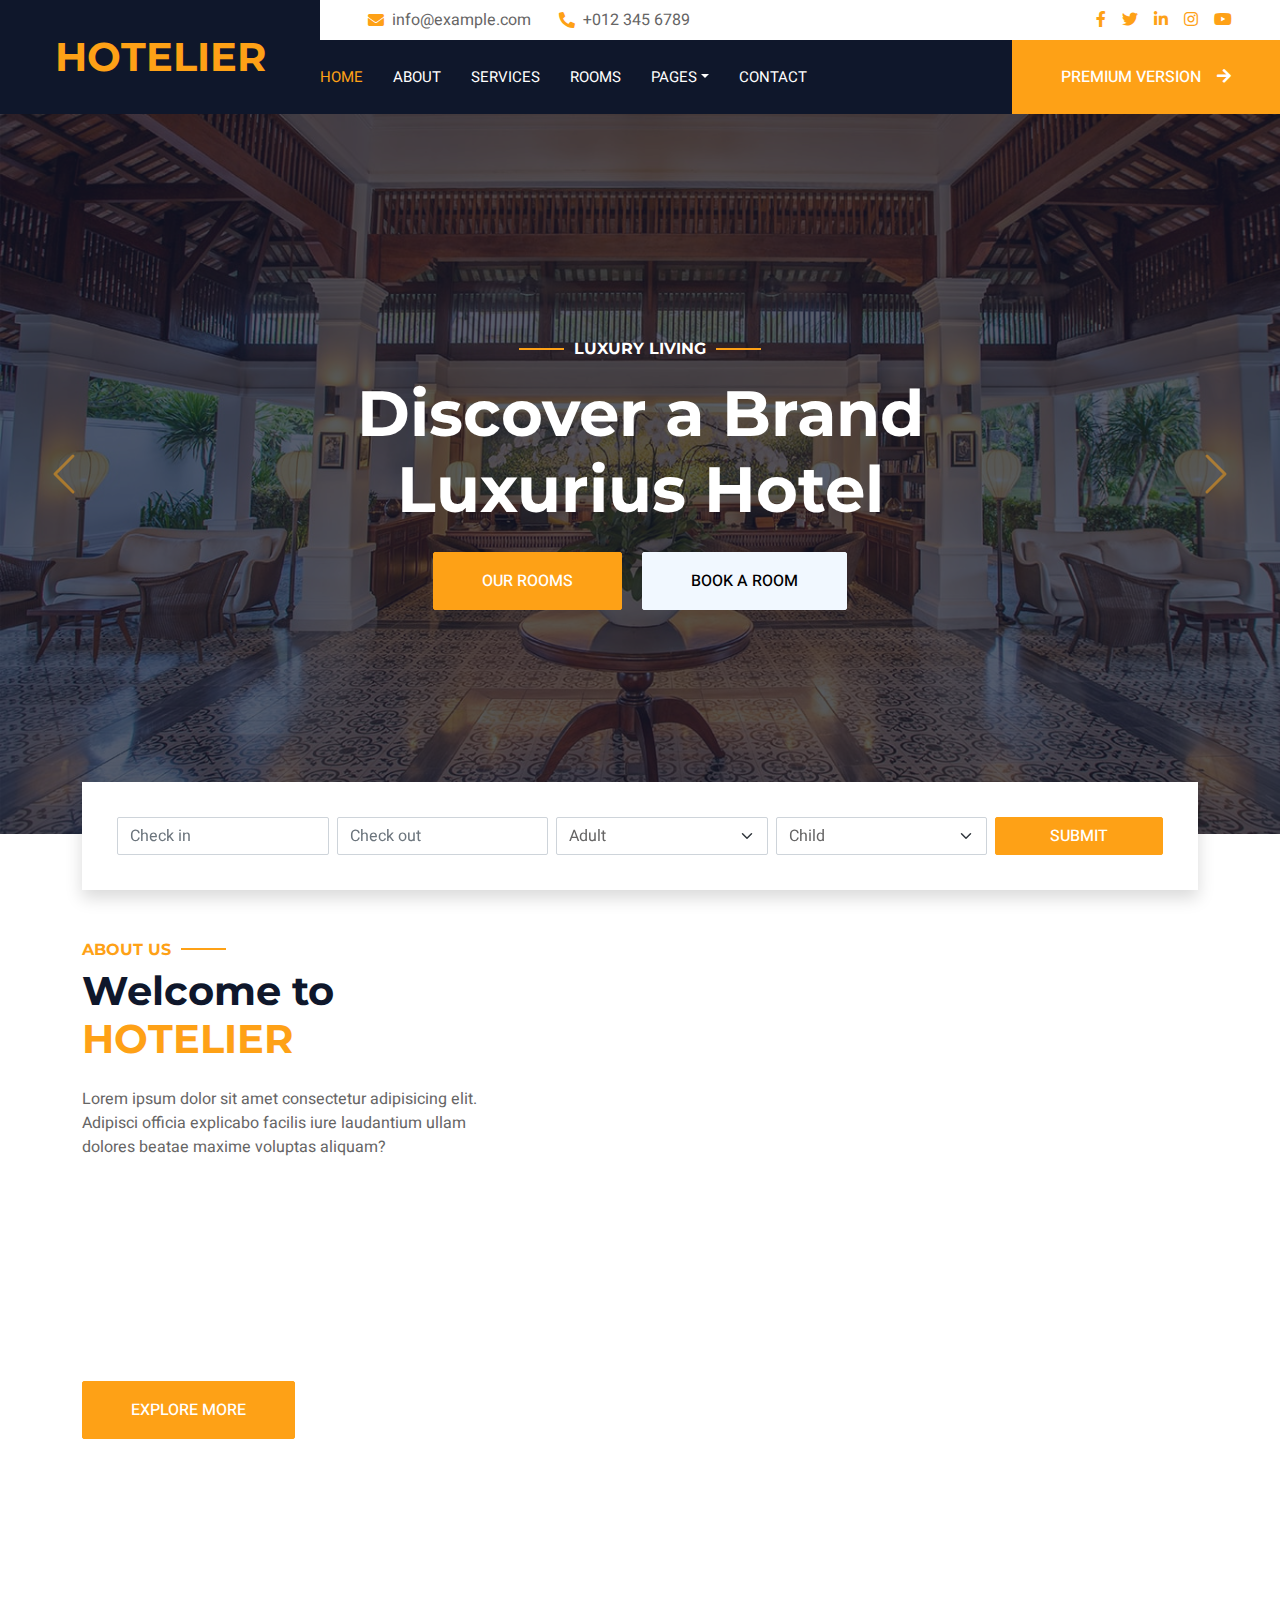
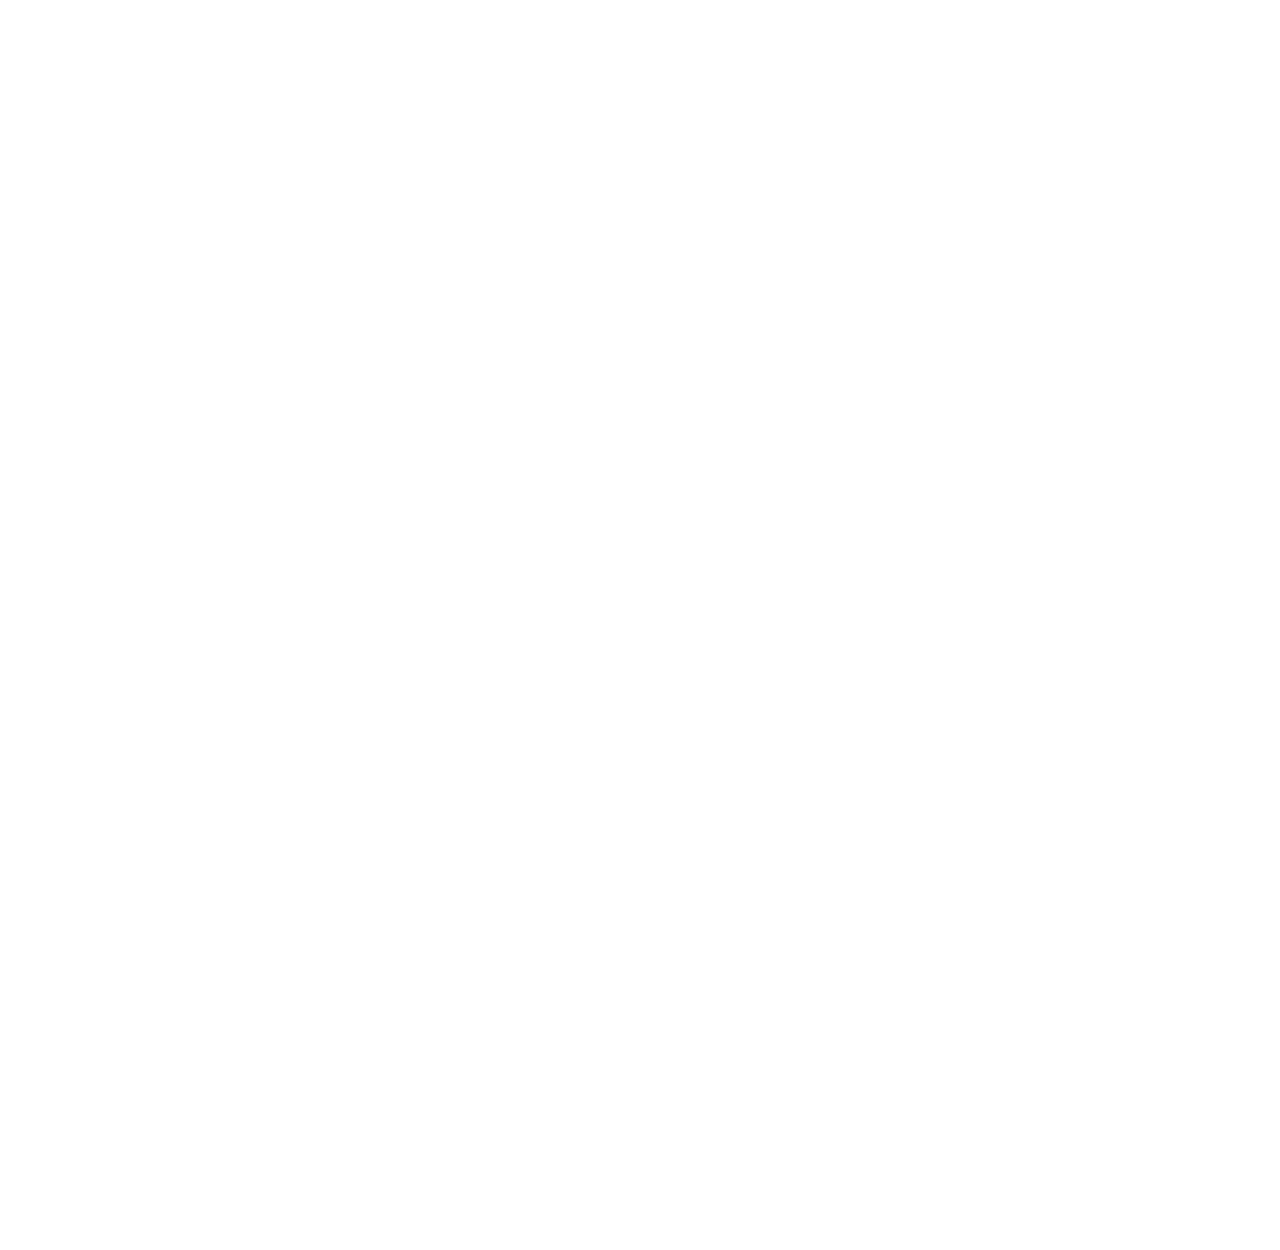
==== commit 49d60d44: "Add files via upload" ====
--- a/index.html
+++ b/index.html
@@ -227,8 +227,7 @@
                     <div class="col-lg-6">
                         <div class="row g-3">
                             <div class="col-6 text-end">
-                                <img class="img-fluid rounded w-75 wow zoomIn" data-wow-delay="0.1s" src="img/about-1.jpg" 
-                                 >
+                                <img class="img-fluid rounded w-75 wow zoomIn" data-wow-delay="0.1s" src="img/about-1.jpg">
                             </div>
                             <div class="col-6 text-start">
                                 <img class="img-fluid rounded w-100 wow zoomIn" data-wow-delay="0.3s" src="img/about-2.jpg">
@@ -276,12 +275,119 @@
                                     <small class="border-end me-3 pe-3"><i class="fa fa-bath text-primary me-2"></i>2 Bath</small>
                                     <small class="border-end me-3 pe-3"><i class="fa fa-wifi text-primary me-2"></i>wifi</small>
                                 </div>
-                            </div>
-                        </div>
-                    </div>
-                </div>
-            </div>
-        </div>
+                                <p class="text-body mb-3">Lorem ipsum dolor sit amet consectetur, adipisicing elit. Deleniti, blanditiis! Saepe voluptates eveniet, minus optio exercitationem quidem dolor repellat dolore aspernatur quisquam quos natus excepturi sint ex fuga quam illum?</p>
+                                <div class="d-flex justify-content-between">
+                                    <a href="" class="btn btn-sm btn-primary rounded py-2 px-4">View Details</a>
+                                    <a href="" class="btn btn-sm btn-dark rounded py-2 px-4">Book Now</a>
+                                </div>
+                            </div>
+                        </div>
+                    </div>
+                    <div class="col-lg-4 col-md-6 wow fadeInUp" data-wow-delay="0.1s">
+                        <div class="room-item shadow rounded overflow-hidden">
+                            <div class="position-relative">
+                                <img src="img/room-2.jpg" class="img-fluid">
+                                <small class="position-absolute start-0 top-100 translate-middle-y bg-primary text-white ">$1000/Night</small>
+                            </div>
+                            <div class="p-4 mt-2">
+                                <div class="d-flex justify-content-between mb-3">
+                                    <h5 class="mb-0">Executive Suite</h5>
+                                    <div class="ps-2">
+                                        <small class="fa fa-star text-primary"></small>
+                                        <small class="fa fa-star text-primary"></small>
+                                        <small class="fa fa-star text-primary"></small>
+                                        <small class="fa fa-star text-primary"></small>
+                                        <small class="fa fa-star text-primary"></small>
+                                    </div>
+                                </div>
+                                <div class="d-flex mb-3">
+                                    <small class="border-end me-3 pe-3"><i class="fa fa-bed text-primary me-2"></i>3 Bed</small>
+                                    <small class="border-end me-3 pe-3"><i class="fa fa-bath text-primary me-2"></i>2 Bath</small>
+                                    <small class="border-end me-3 pe-3"><i class="fa fa-wifi text-primary me-2"></i>wifi</small>
+                                </div>
+                                <p class="text-body mb-3">Lorem ipsum dolor sit amet consectetur, adipisicing elit. Deleniti, blanditiis! Saepe voluptates eveniet, minus optio exercitationem quidem dolor repellat dolore aspernatur quisquam quos natus excepturi sint ex fuga quam illum?</p>
+                                <div class="d-flex justify-content-between">
+                                    <a href="" class="btn btn-sm btn-primary rounded py-2 px-4">View Details</a>
+                                    <a href="" class="btn btn-sm btn-dark rounded py-2 px-4">Book Now</a>
+                                </div>
+                            </div>
+                        </div>
+                    </div>
+                    <div class="col-lg-4 col-md-6 wow fadeInUp" data-wow-delay="0.1s">
+                        <div class="room-item shadow rounded overflow-hidden">
+                            <div class="position-relative">
+                                <img src="img/room-3.jpg" class="img-fluid">
+                                <small class="position-absolute start-0 top-100 translate-middle-y bg-primary text-white ">$10000/Night</small>
+                            </div>
+                            <div class="p-4 mt-2">
+                                <div class="d-flex justify-content-between mb-3">
+                                    <h5 class="mb-0">Super Deluxe</h5>
+                                    <div class="ps-2">
+                                        <small class="fa fa-star text-primary"></small>
+                                        <small class="fa fa-star text-primary"></small>
+                                        <small class="fa fa-star text-primary"></small>
+                                        <small class="fa fa-star text-primary"></small>
+                                        <small class="fa fa-star text-primary"></small>
+                                    </div>
+                                </div>
+                                <div class="d-flex mb-3">
+                                    <small class="border-end me-3 pe-3"><i class="fa fa-bed text-primary me-2"></i>3 Bed</small>
+                                    <small class="border-end me-3 pe-3"><i class="fa fa-bath text-primary me-2"></i>2 Bath</small>
+                                    <small class="border-end me-3 pe-3"><i class="fa fa-wifi text-primary me-2"></i>wifi</small>
+                                </div>
+                                <p class="text-body mb-3">Lorem ipsum dolor sit amet consectetur, adipisicing elit. Deleniti, blanditiis! Saepe voluptates eveniet, minus optio exercitationem quidem dolor repellat dolore aspernatur quisquam quos natus excepturi sint ex fuga quam illum?</p>
+                                <div class="d-flex justify-content-between">
+                                    <a href="" class="btn btn-sm btn-primary rounded py-2 px-4">View Details</a>
+                                    <a href="" class="btn btn-sm btn-dark rounded py-2 px-4">Book Now</a>
+                                </div>
+                        </div>
+                    </div>
+                </div>
+            </div>
+        </div>
+        </div>
+        <!--Room End-->
+
+        <!--Video Start-->
+        <div class="container-xxl py-5 px-0 wow zoomIn" data-wow-delay="0.1s">
+            <div class="row g-0">
+                <div class="col-md-6 bg-dark d-flex align-items-center ">
+                    <div class="p-5">
+                        <h6 class="section-title text-start text-white text-uppercase mb-3">Luxury living</h6>
+                        <h1 class="text-white mb-4">Discovery A Brand Luxurius hotel</h1>
+                        <p class="text-white mb-4">Lorem ipsum dolor sit, amet consectetur adipisicing elit. Illum, unde?</p>
+                        <a href="" class="btn btn-primary py-md-3 px-md-5 me-3">Our Rooms</a>
+                        <a href="" class="btn btn-light py-md-3 px-md-5">Book A Room</a>
+                    </div>
+                </div>
+                <div class="col-md-6">
+                    <div class="video">
+                        <button type="button" class="btn-play" data-bs-toggle="modal" data-src="https://www.youtube.com/embed/cr2Rr13vz9I" data-bs-target="#videoModal">
+                            <span></span>
+                        </button>
+                    </div>
+                </div>
+            </div>
+            <div class="modal fade" id="videoModal" tabindex="-1" aria-labelledby="exampleModalLabel" aria-hidden="true">
+                <div class="modal-dialog">
+                    <div class="modal-content rounded-0">
+                        <div class="modal-header">
+                            <h5 class="modal-title" id="exampleModalLabel">Youtube Video</h5>
+                            <button type="button" class="btn-close" data-bs-dismiss="modal" aria-label="Close"></button>
+                        </div>
+                        <div class="modal-body">
+                            <div class="ratio ratio-16x9">
+                                <iframe class="embed-responsive-item" src="" id="video" allowfullscreen allowscriptaccess="always"
+                                    allow="autoplay"></iframe>
+                            </div>
+                        </div>
+                    </div>
+                </div>
+            </div>
+        </div>
+        <!--Video End-->
+
+
     </div>
     <!-- JavaScript Libraries -->
     <script src="https://code.jquery.com/jquery-3.4.1.min.js"></script>
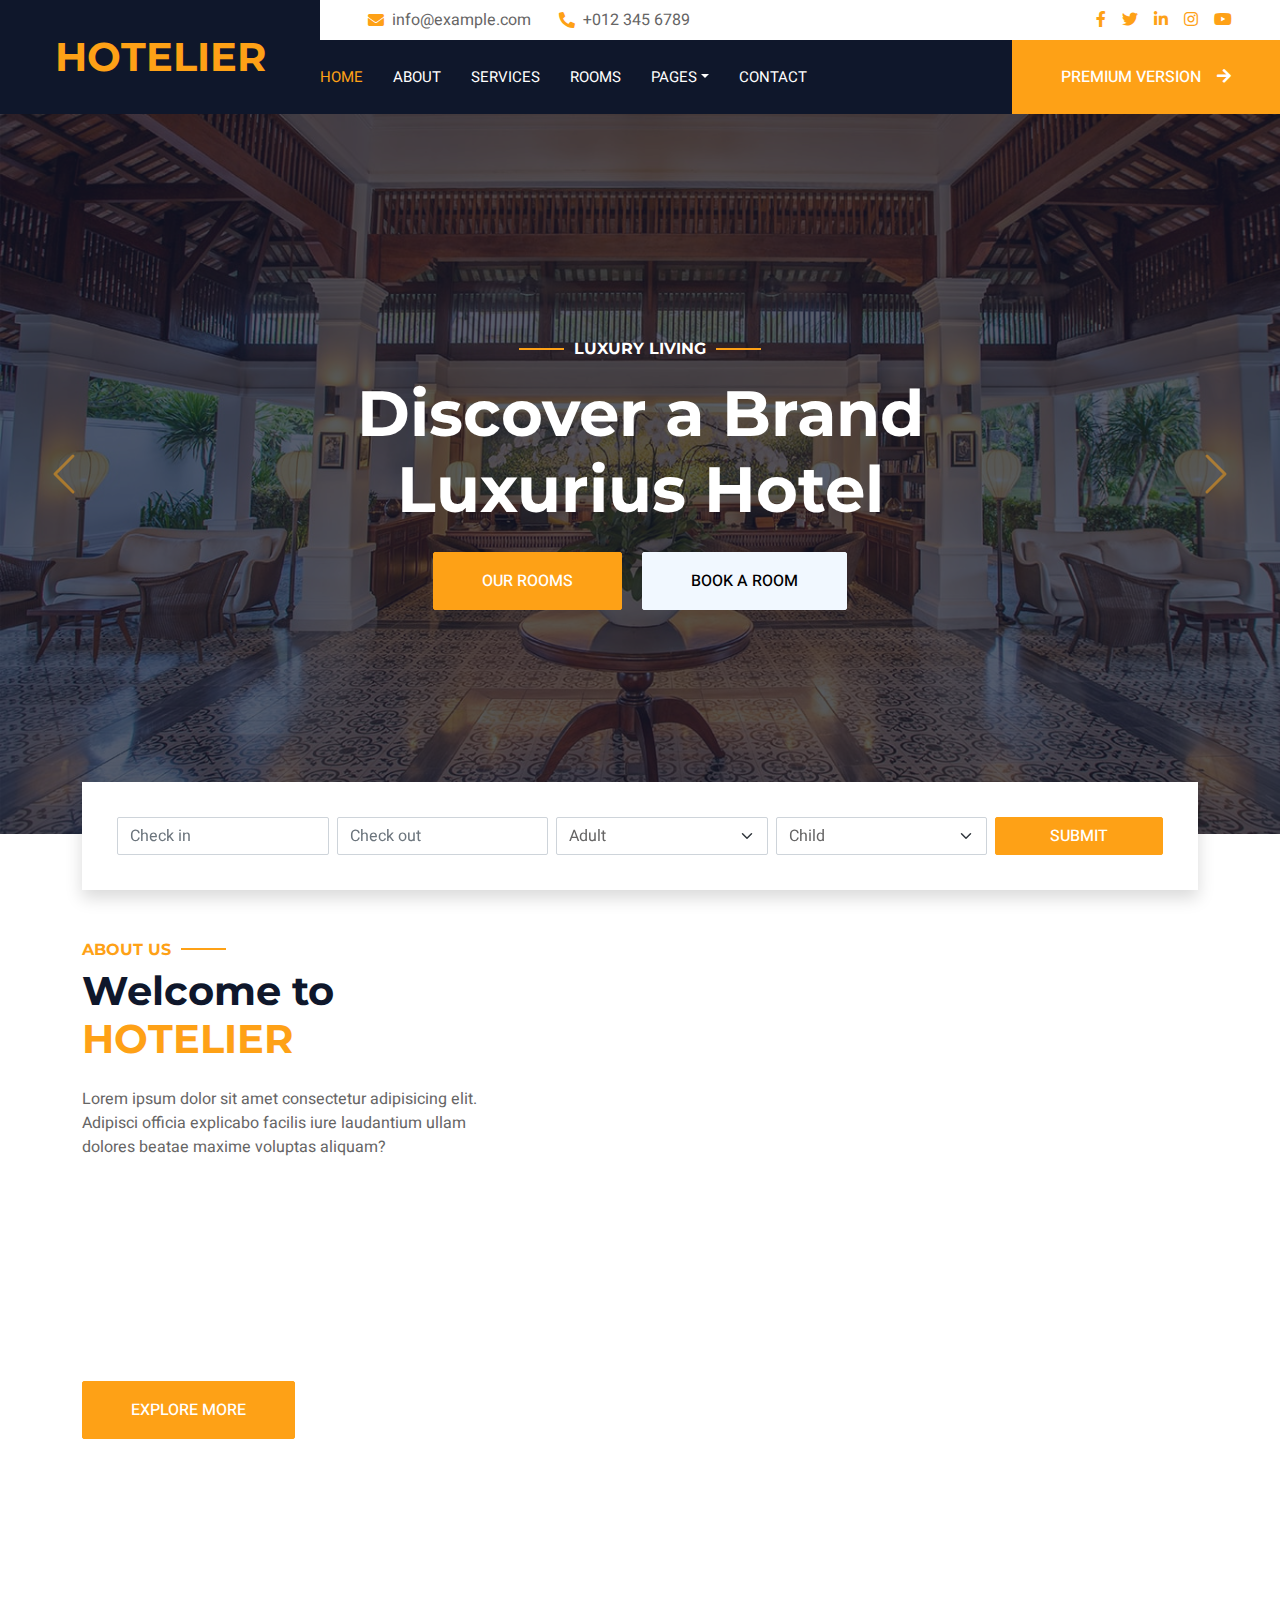
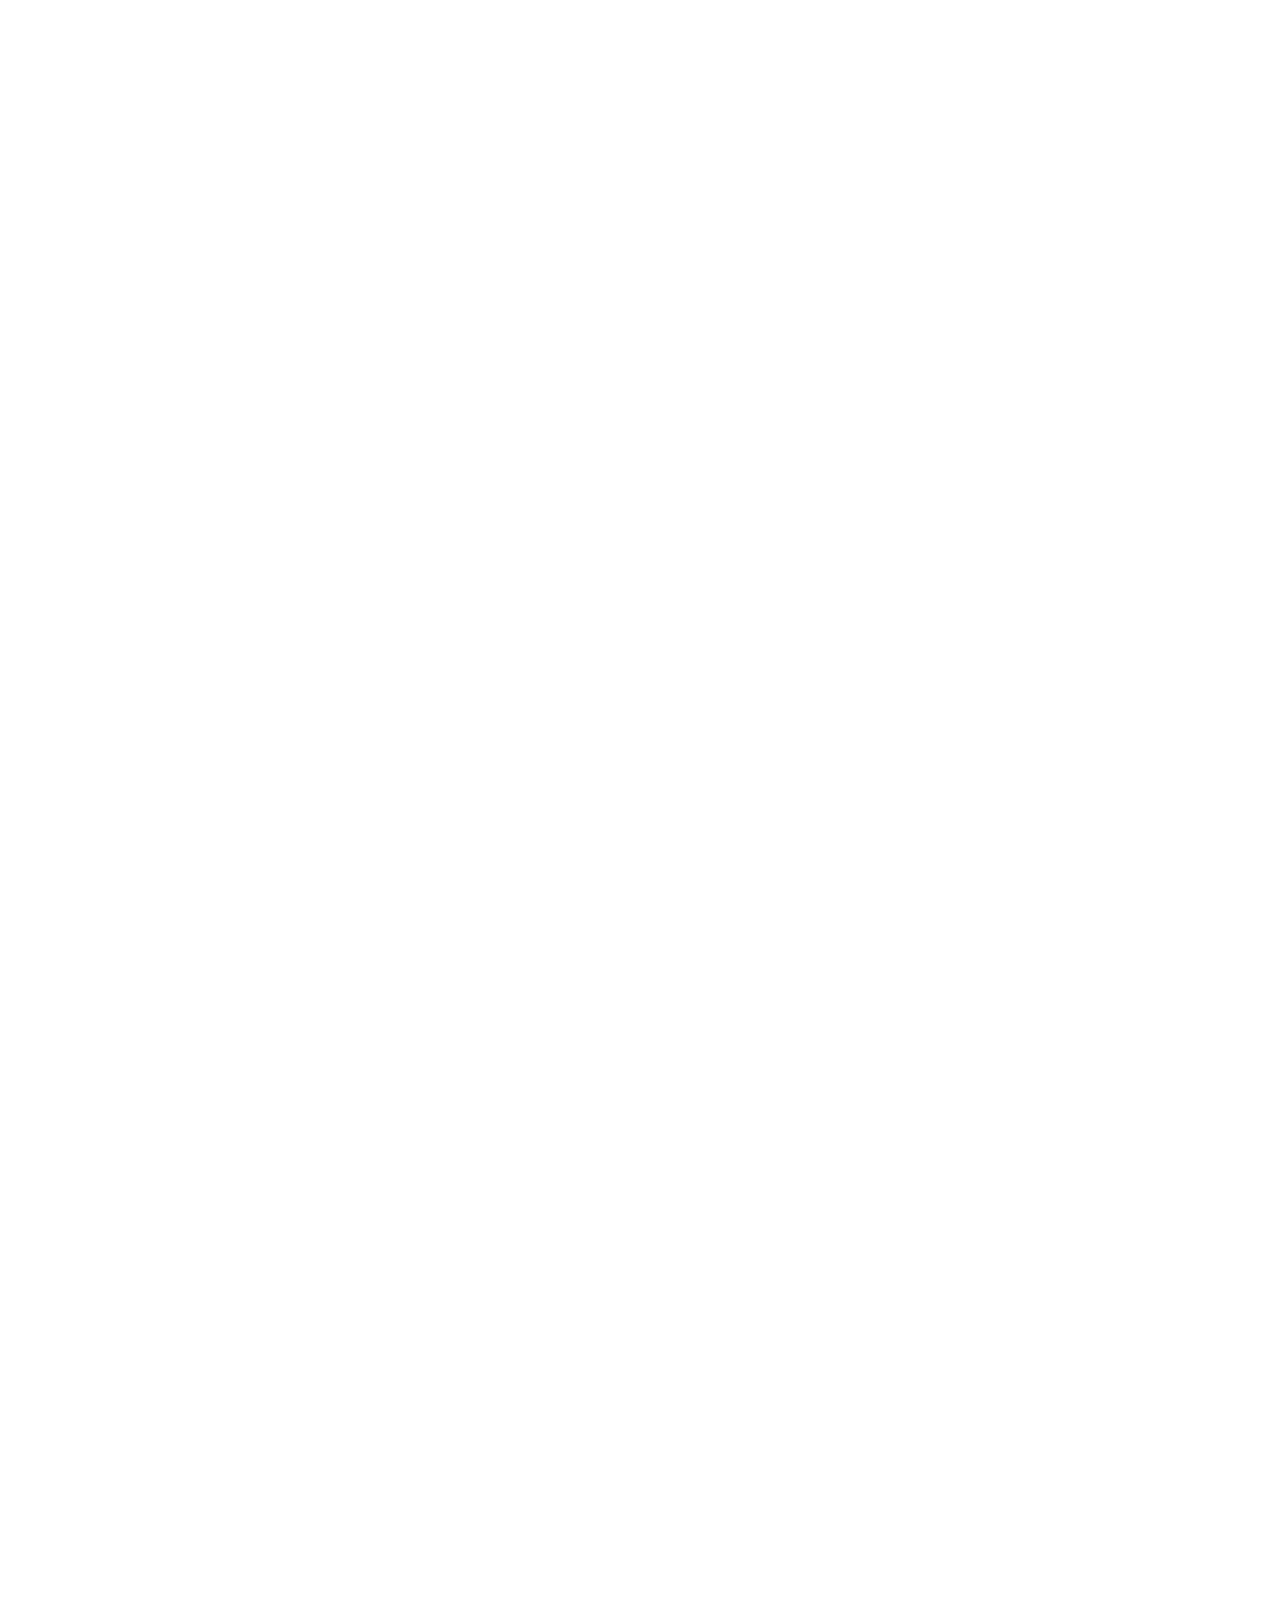
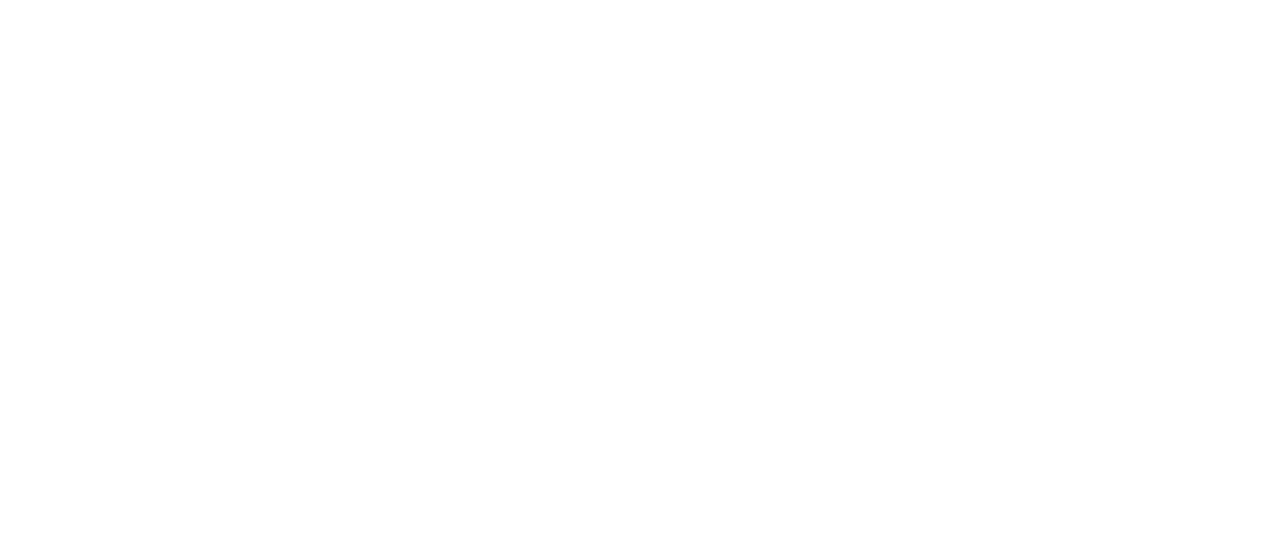
==== commit 3144be08: "Add files via upload" ====
--- a/index.html
+++ b/index.html
@@ -387,6 +387,84 @@
         </div>
         <!--Video End-->
 
+        <!--Service Start-->
+        <div class="container-xxl py-5">
+            <div class="container">
+                <div class="text-center wow fadeInUp"
+                data-wow-delay="0.1s">
+                    <h6 class="section-title text-center text-primary"> Our Services</h6>
+                    <h1 class="mb-5">Explore Our <span class="text-primary">Services</span></h1>
+                </div>
+                <div class="row g-4">
+                    <div class="col-lg-4 col-md-6 wow fadeInUp" data-wow-delay="0.1s">
+                        <a class="service-item rounded" href="">
+                            <div class="service-icon bg-transparent border rounded p-1">
+                                <div class="w-100 h-100 border rounded d-flex align-items-center justify-content-center">
+                                    <i class="fa fa-hotel fa-2x text-primary"></i>
+                                </div>
+                            </div>
+                            <h5 class="mb-3">Rooms & Appartament</h5>
+                            <p class="text-body mb-0">Lorem ipsum dolor, sit amet consectetur adipisicing elit. Ipsam, dicta?</p>
+                        </a>
+                    </div>
+                    <div class="col-lg-4 col-md-6 wow fadeInUp" data-wow-delay="0.3s">
+                        <a class="service-item rounded" href="">
+                            <div class="service-icon bg-transparent border rounded p-1">
+                                <div class="w-100 h-100 border rounded d-flex align-items-center justify-content-center">
+                                    <i class="fa fa-spa fa-2x text-primary"></i>
+                                </div>
+                            </div>
+                            <h5 class="mb-3">Spa & Fitness</h5>
+                            <p class="text-body mb-0">Lorem ipsum dolor sit amet consectetur adipisicing elit. Id, accusamus?</p>
+                        </a>
+                    </div>
+                    <div class="col-lg-4 col-md-6 wow fadeInUp" data-wow-delay="0.5s">
+                        <a class="service-item rounded" href="">
+                            <div class="service-icon bg-transparent border rounded p-1">
+                                <div class="w-100 h-100 border rounded d-flex align-items-center justify-content-center">
+                                    <i class="fa fa-swimmer fa-2x text-primary"></i>
+                                </div>
+                            </div>
+                            <h5 class="mb-3">Sports & Gaming</h5>
+                            <p class="text-body mb-0">Lorem ipsum dolor sit, amet consectetur adipisicing elit. Maiores, tempora.</p>
+                        </a>
+                    </div>
+                    <div class="col-lg-4 col-md-6 wow fadeInUp" data-wow-delay="0.7s">
+                        <a class="service-item rounded" href="">
+                            <div class="service-icon bg-transparent border rounded p-1">
+                                <div class="w-100 h-100 border rounded d-flex align-items-center justify-content-center">
+                                    <i class="fa fa-baseball-ball fa-2x text-primary"></i>
+                                </div>
+                            </div>
+                            <h5 class="mb-3">Leisure & Fun</h5>
+                            <p class="text-body mb-0">Lorem ipsum dolor sit amet consectetur, adipisicing elit. Obcaecati, unde!</p>
+                        </a>
+                    </div>
+                    <div class="col-lg-4 col-md-6 wow fadeInUp" data-wow-delay="0.9s">
+                        <a class="service-item rounded" href="">
+                            <div class="service-icon bg-transparent border rounded p-1">
+                                <div class="w-100 h-100 border rounded d-flex align-items-center justify-content-center">
+                                    <i class="fa fa-swimmer fa-2x text-primary"></i>
+                                </div>
+                            </div>
+                            <h5 class="mb-3">Sports & Gaming</h5>
+                            <p class="text-body mb-0">Lorem ipsum dolor sit amet consectetur adipisicing elit. Possimus, tempora.</p>
+                        </a>
+                    </div>
+                    <div class="col-lg-4 col-md-6 wow fadeInUp" data-wow-delay="1.0s">
+                        <a class="service-item rounded" href="">
+                            <div class="service-icon bg-transparent border rounded p-1">
+                                <div class="w-100 h-100 border rounded d-flex align-items-center justify-content-center">
+                                    <i class="fa fa-swimmer fa-2x text-primary"></i>
+                                </div>
+                            </div>
+                            <h5 class="mb-3">Sports & Gaming</h5>
+                            <p class="text-body mb-0">Lorem ipsum dolor sit amet, consectetur adipisicing elit. Veritatis, quia.</p>
+                        </a>
+                    </div>
+                </div>
+            </div>
+        </div>
 
     </div>
     <!-- JavaScript Libraries -->
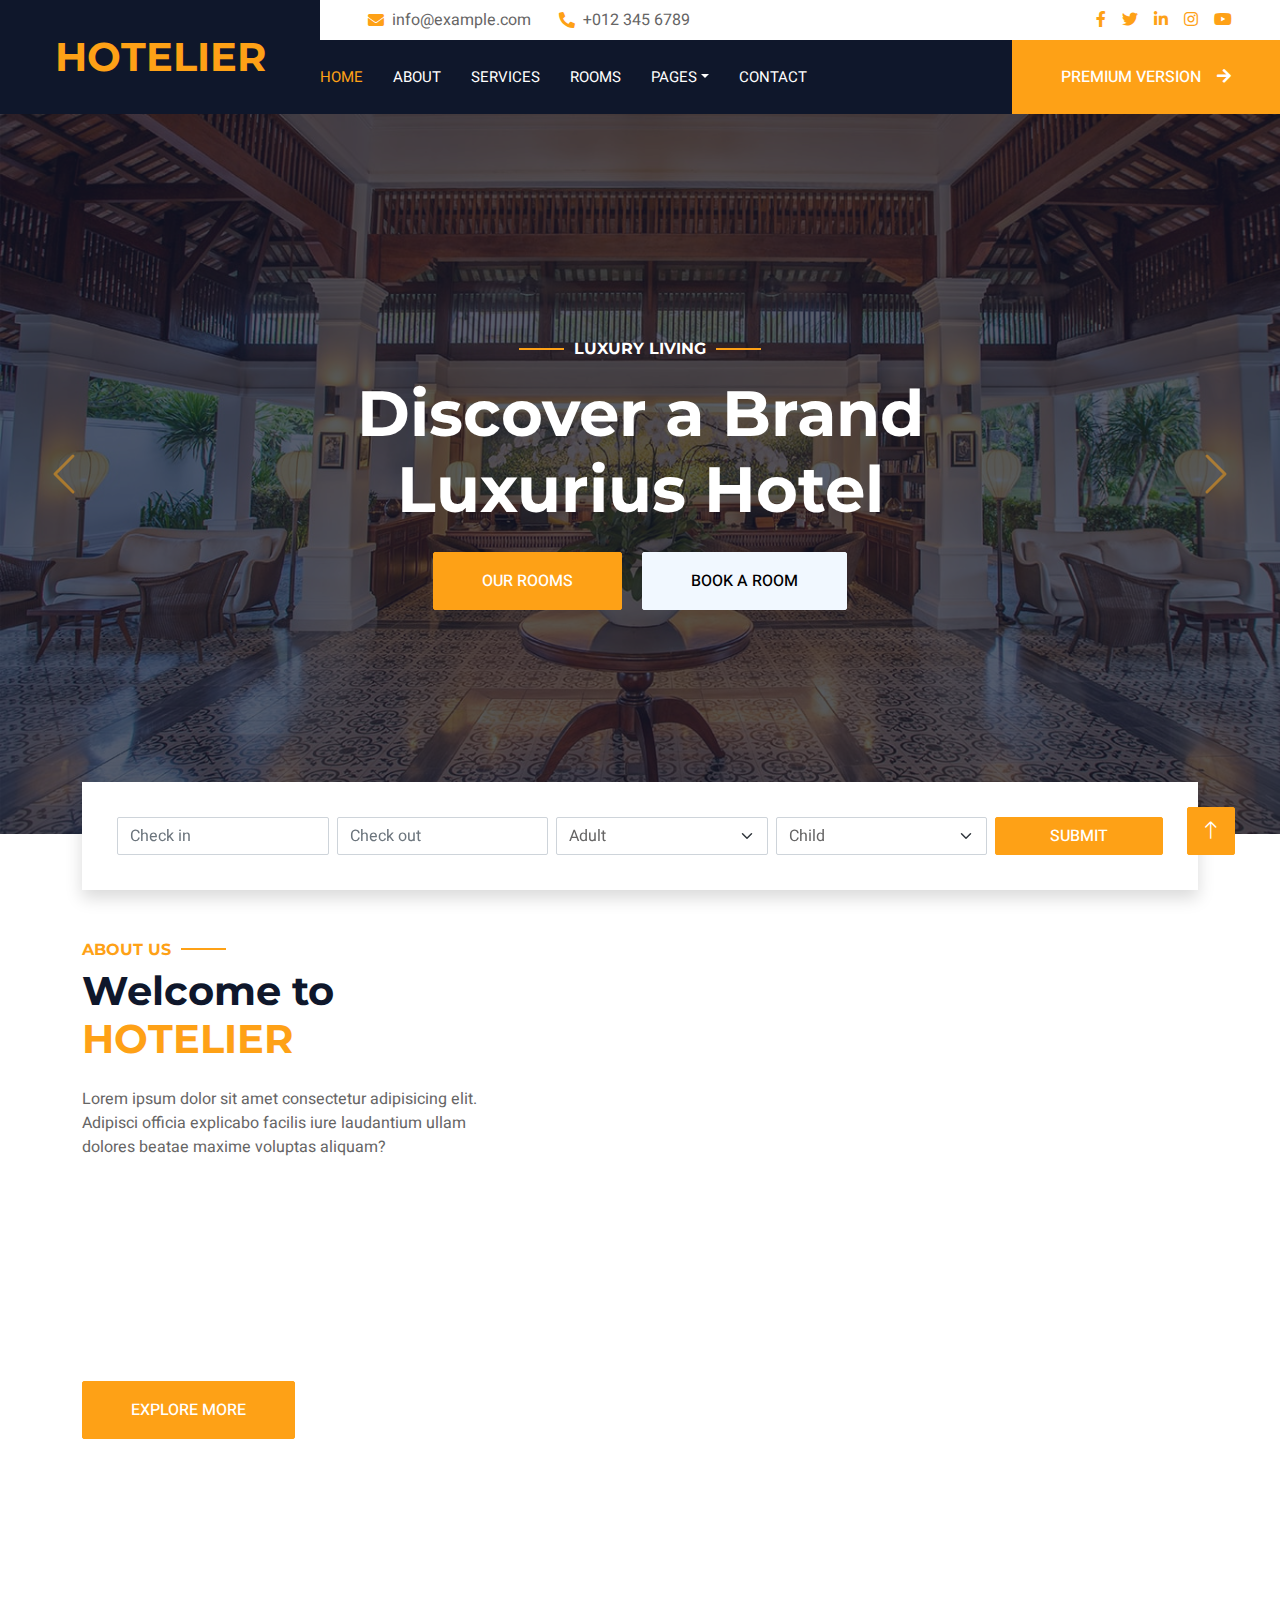
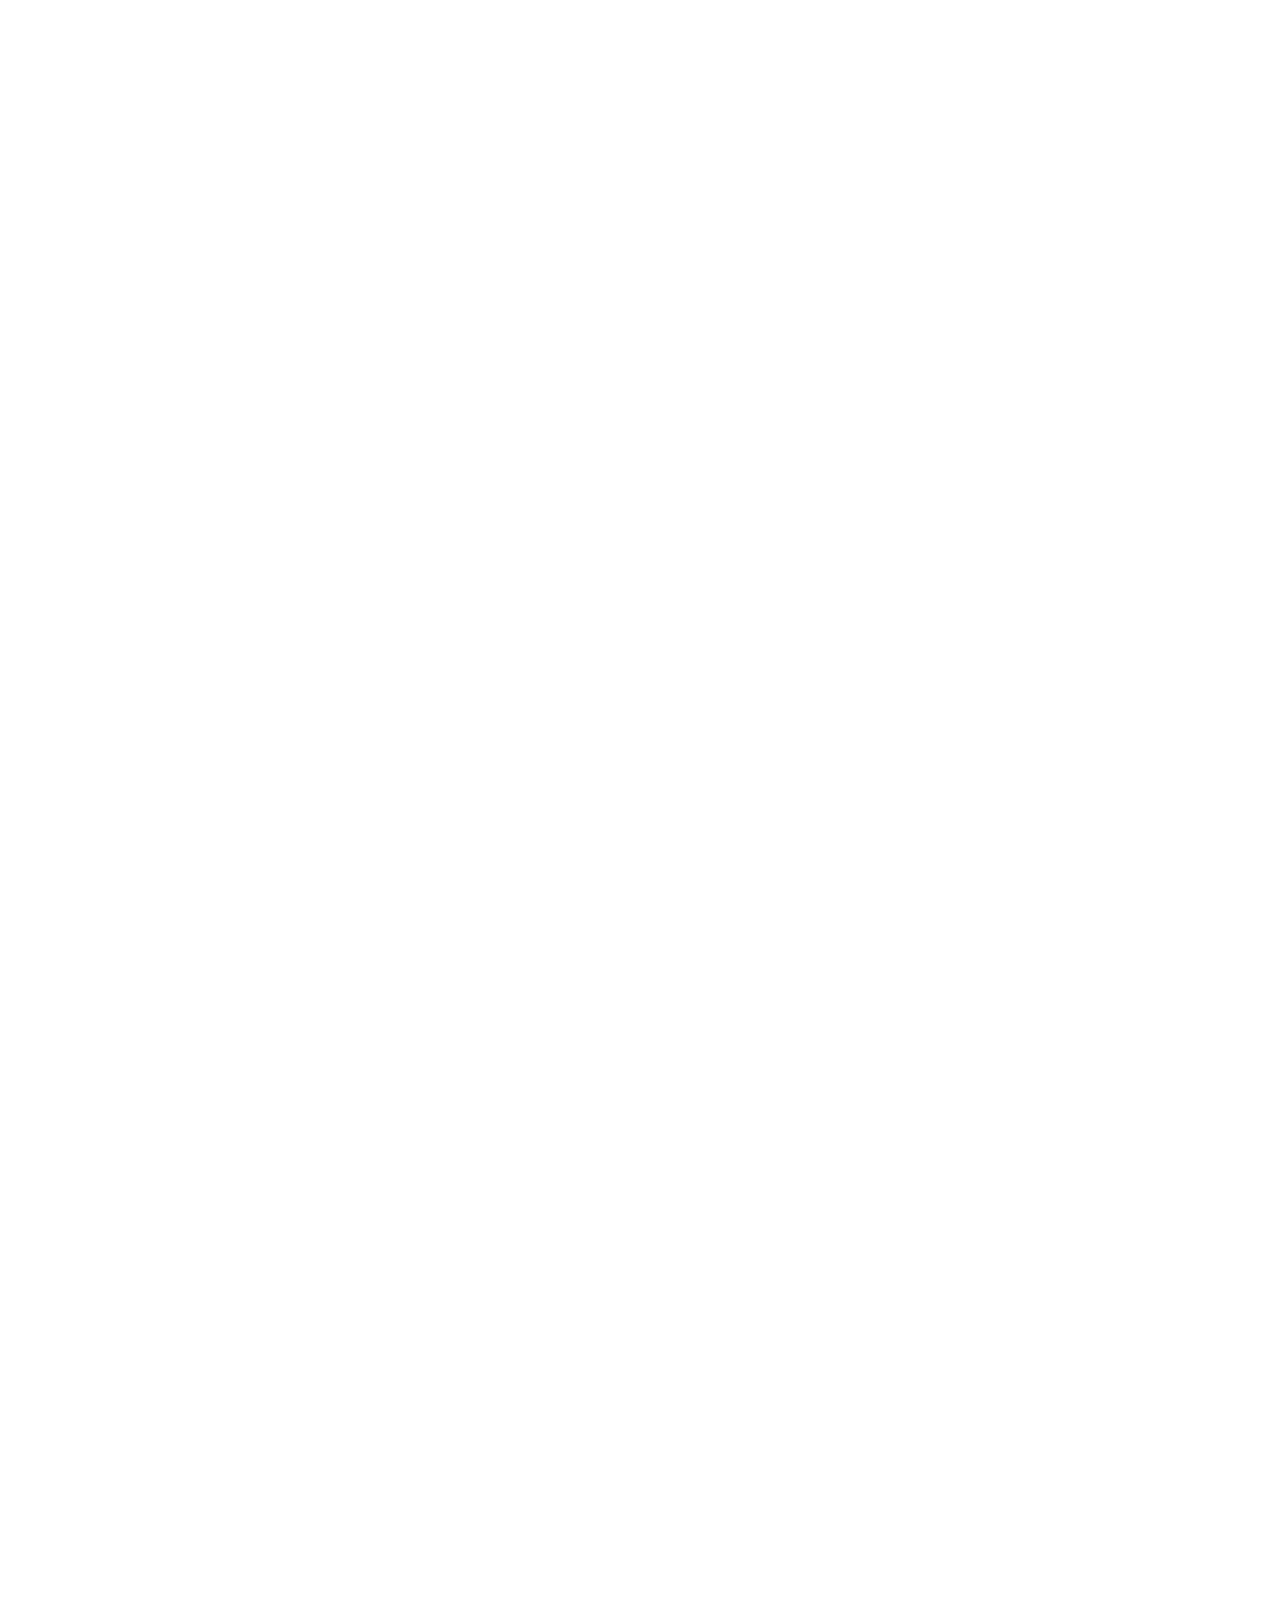
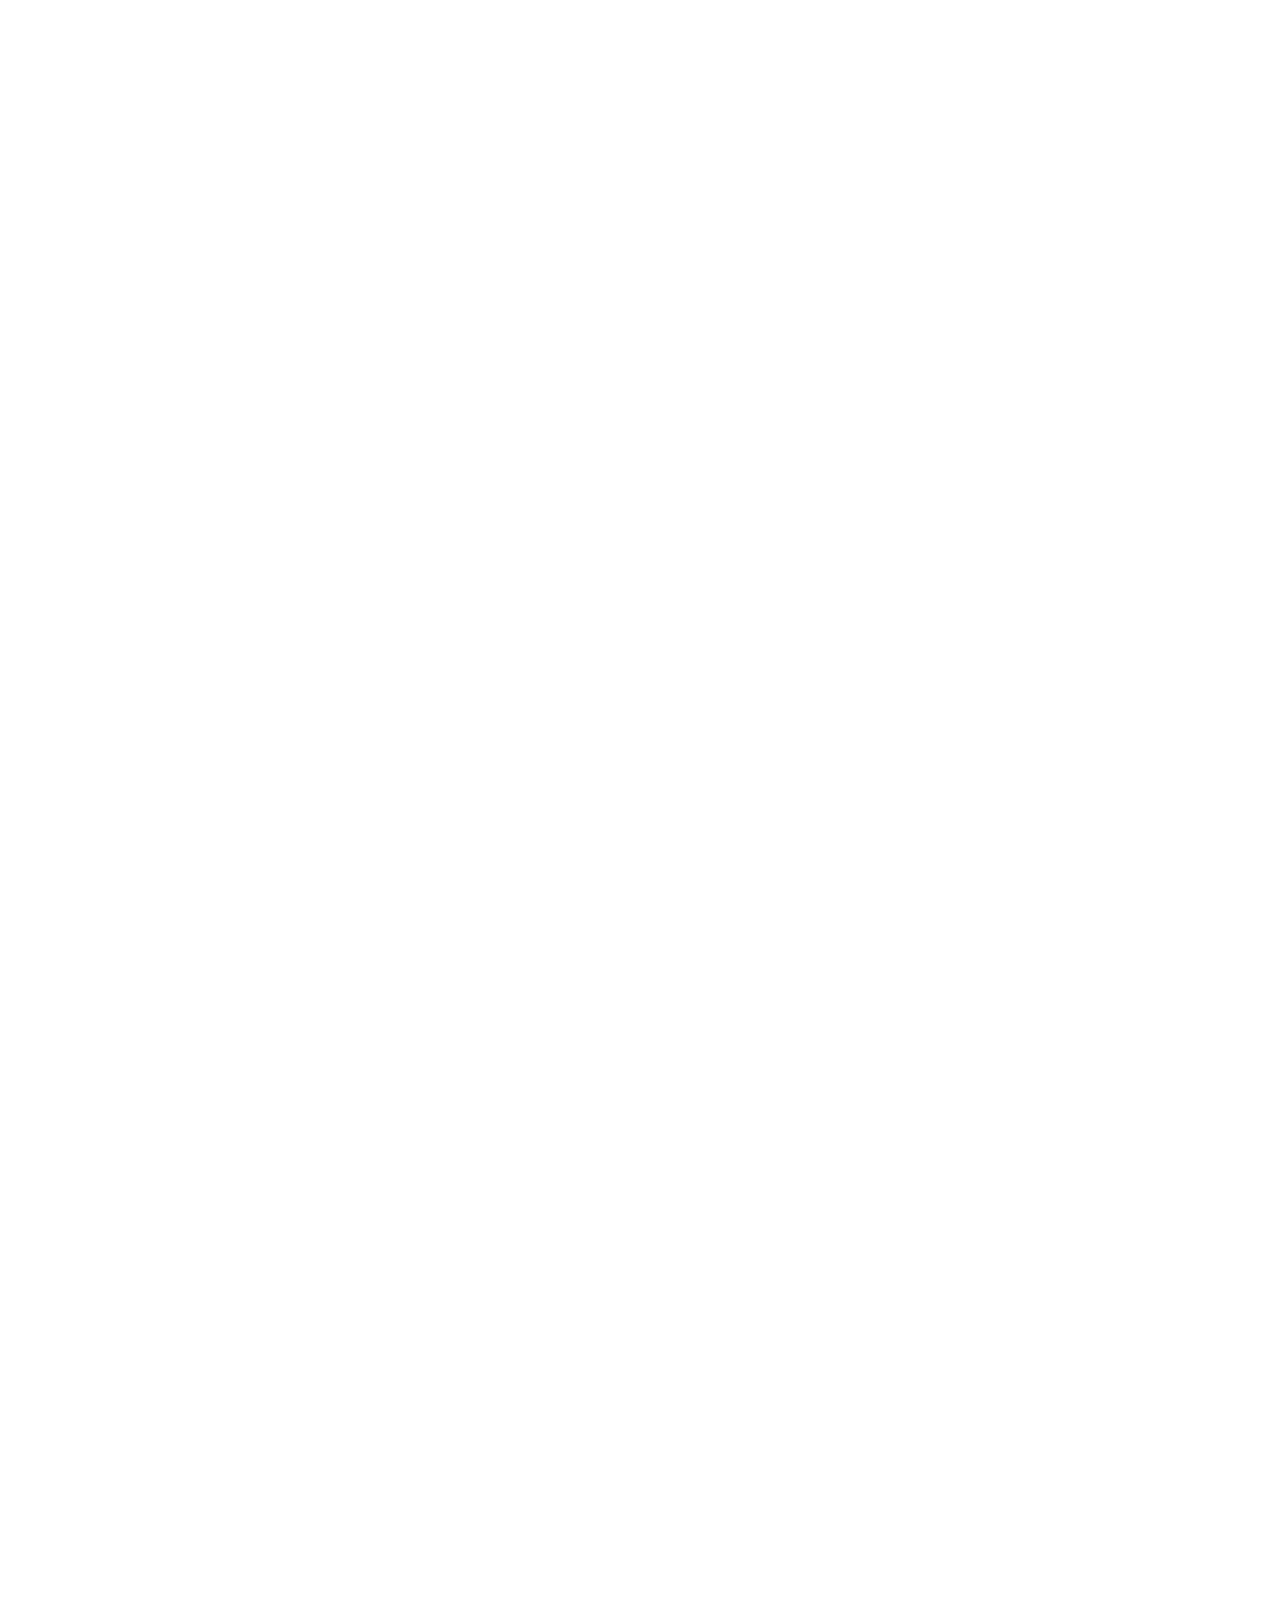
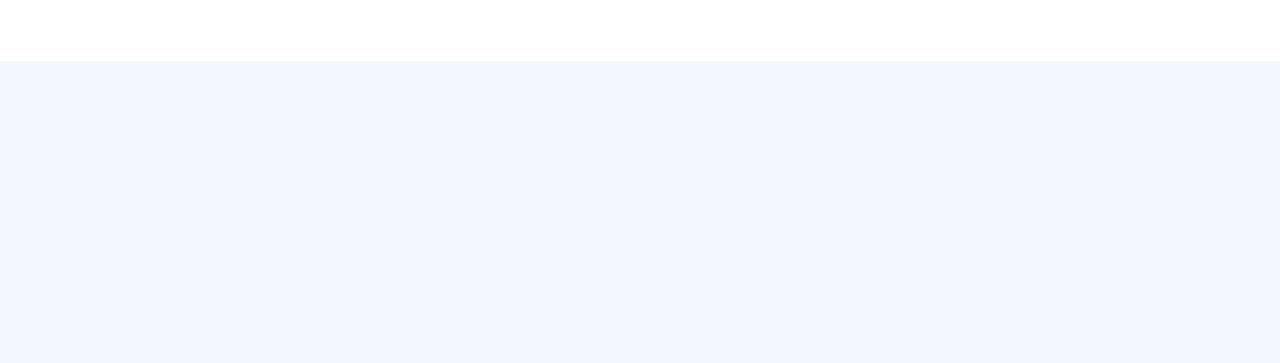
==== commit 5d391b9c: "Add files via upload" ====
--- a/index.html
+++ b/index.html
@@ -33,440 +33,586 @@
 </head>
 
 <body>
-    <div class="container-xxl bg-white p-0">
-        <!-- Spinner Start -->
-        <div id="spinner" class="show bg-white position-fixed translate-middle w-100 vh-100 top-50 start-50 d-flex align-items-center justify-content-center">
-            <div class="spinner-border text-primary" style="width: 3rem; height: 3rem;" role="status">
-                <span class="sr-only">Loading...</span>
-            </div>
-        </div>
-        <!-- Spinner End -->
-
-        <!-- Header Start -->
-        <div class="container-fluid bg-dark px-0">
-            <div class="row gx-0">
-                <div class="col-lg-3 bg-dark d-none d-lg-block">
-                    <a href="index.html" class="navbar-brand w-100 h-100 m-0 p-0 d-flex align-items-center justify-content-center">
+<div class="container-xxl bg-white p-0">
+    <!-- Spinner Start -->
+    <div id="spinner" class="show bg-white position-fixed translate-middle w-100 vh-100 top-50 start-50 d-flex align-items-center justify-content-center">
+        <div class="spinner-border text-primary" style="width: 3rem; height: 3rem;" role="status">
+            <span class="sr-only">Loading...</span>
+        </div>
+    </div>
+    <!-- Spinner End -->
+
+    <!-- Header Start -->
+    <div class="container-fluid bg-dark px-0">
+        <div class="row gx-0">
+            <div class="col-lg-3 bg-dark d-none d-lg-block">
+                <a href="index.html" class="navbar-brand w-100 h-100 m-0 p-0 d-flex align-items-center justify-content-center">
+                    <h1 class="m-0 text-primary text-uppercase">Hotelier</h1>
+                </a>
+            </div>
+            <div class="col-lg-9">
+                <div class="row gx-0 bg-white d-none d-lg-flex">
+                    <div class="col-lg-7 px-5 text-start">
+                        <div class="h-100 d-inline-flex align-items-center py-2 me-4">
+                            <i class="fa fa-envelope text-primary me-2"></i>
+                            <p class="mb-0">info@example.com</p>
+                        </div>
+                        <div class="h-100 d-inline-flex align-items-center py-2">
+                            <i class="fa fa-phone-alt text-primary me-2"></i>
+                            <p class="mb-0">+012 345 6789</p>
+                        </div>
+                    </div>
+                    <div class="col-lg-5 px-5 text-end">
+                        <div class="d-inline-flex align-items-center py-2">
+                            <a class="me-3" href=""><i class="fab fa-facebook-f"></i></a>
+                            <a class="me-3" href=""><i class="fab fa-twitter"></i></a>
+                            <a class="me-3" href=""><i class="fab fa-linkedin-in"></i></a>
+                            <a class="me-3" href=""><i class="fab fa-instagram"></i></a>
+                            <a class="" href=""><i class="fab fa-youtube"></i></a>
+                        </div>
+                    </div>
+                </div>
+                <nav class="navbar navbar-expand-lg bg-dark navbar-dark p-3 p-lg-0">
+                    <a href="index.html" class="navbar-brand d-block d-lg-none">
                         <h1 class="m-0 text-primary text-uppercase">Hotelier</h1>
                     </a>
-                </div>
-                <div class="col-lg-9">
-                    <div class="row gx-0 bg-white d-none d-lg-flex">
-                        <div class="col-lg-7 px-5 text-start">
-                            <div class="h-100 d-inline-flex align-items-center py-2 me-4">
-                                <i class="fa fa-envelope text-primary me-2"></i>
-                                <p class="mb-0">info@example.com</p>
-                            </div>
-                            <div class="h-100 d-inline-flex align-items-center py-2">
-                                <i class="fa fa-phone-alt text-primary me-2"></i>
-                                <p class="mb-0">+012 345 6789</p>
-                            </div>
-                        </div>
-                        <div class="col-lg-5 px-5 text-end">
-                            <div class="d-inline-flex align-items-center py-2">
-                                <a class="me-3" href=""><i class="fab fa-facebook-f"></i></a>
-                                <a class="me-3" href=""><i class="fab fa-twitter"></i></a>
-                                <a class="me-3" href=""><i class="fab fa-linkedin-in"></i></a>
-                                <a class="me-3" href=""><i class="fab fa-instagram"></i></a>
-                                <a class="" href=""><i class="fab fa-youtube"></i></a>
-                            </div>
-                        </div>
-                    </div>
-                    <nav class="navbar navbar-expand-lg bg-dark navbar-dark p-3 p-lg-0">
-                        <a href="index.html" class="navbar-brand d-block d-lg-none">
-                            <h1 class="m-0 text-primary text-uppercase">Hotelier</h1>
-                        </a>
-                        <button type="button" class="navbar-toggler" data-bs-toggle="collapse" data-bs-target="#navbarCollapse">
-                            <span class="navbar-toggler-icon"></span>
-                        </button>
-                        <div class="collapse navbar-collapse justify-content-between" id="navbarCollapse">
-                            <div class="navbar-nav mr-auto py-0">
-                                <a href="index.html" class="nav-item nav-link active">Home</a>
-                                <a href="about.html" class="nav-item nav-link">About</a>
-                                <a href="service.html" class="nav-item nav-link">Services</a>
-                                <a href="room.html" class="nav-item nav-link">Rooms</a>
-                                <div class="nav-item dropdown">
-                                    <a href="#" class="nav-link dropdown-toggle" data-bs-toggle="dropdown">Pages</a>
-                                    <div class="dropdown-menu rounded-0 m-0">
-                                        <a href="booking.html" class="dropdown-item">Booking</a>
-                                        <a href="team.html" class="dropdown-item">Our Team</a>
-                                        <a href="testimonial.html" class="dropdown-item">Testimonial</a>
-                                    </div>
-                                </div>
-                                <a href="contact.html" class="nav-item nav-link">Contact</a>
-                            </div>
-                            <a href="" class="btn btn-primary rounded-0 py-4 px-md-5 d-none d-lg-block">Premium Version<i class="fa fa-arrow-right ms-3"></i></a>
-                        </div>
-                    </nav>
-                </div>
-            </div>
-        </div>
-        <!-- Header End -->
-        <!--Carousel Start-->
-        <div class="container-fluid p-0 mb-5">
-            <div id="header-carousel" class="carousel slide" data-bs-ride="carousel">
-                <div class="carousel-inner">
-                    <div class="carousel-item active">
-                        <img class="w-100" src="img/carousel-1.jpg" alt="Image">
-                        <div class="carousel-caption d-flex flex-column align-items-center justify-content-center">
-                            <div class="p-3" style="max-width: 700px;">
-                                <h6 class="section-title text-white mb-3 animated slideInDown">LUXURY LIVING</h6>
-                                <h1 class="display-3 text-white mb-4 animated slideInDown">Discover a Brand Luxurius Hotel</h1>
-                                <a href="" class="btn btn-primary py-md-3 px-md-5 me-3 animated slideInLeft" >Our Rooms</a>
-                                <a href="" class="btn btn-light py-md-3 px-md-5 animated slideInRight">Book a Room</a>
-                            </div>
-                        </div>
-                    </div>
-                    <div class="carousel-item">
-                        <img class="w-100" src="img/carousel-2.jpg" alt="Image">
-                        <div class="carousel-caption d-flex flex-column align-items-center justify-content-center">
-                            <div class="p-3" style="max-width: 700px;">
-                                <h6 class="section-title text-white mb-3 animated slideInDown">LUXURY LIVING</h6>
-                                <h1 class="display-3 text-white mb-4 animated slideInDown">Discover a Brand Luxurius Hotel</h1>
-                                <a href="" class="btn btn-primary py-md-3 px-md-5 me-3 animated slideInLeft" >Our Rooms</a>
-                                <a href="" class="btn btn-light py-md-3 px-md-5 animated slideInRight">Book a Room</a>
-                            </div>
-                        </div>
-                    </div>
-                </div>
-                <button class="carousel-control-prev" type="button" data-bs-target="#header-carousel" data-bs-slide="prev">
-                    <span class="carousel-control-prev-icon" aria-hidden="true"></span>
-                    <span class="visually-hidden">Previous</span>
-                </button>
-                <button class="carousel-control-next" type="button" data-bs-target="#header-carousel" data-bs-slide="next">
-                    <span class="carousel-control-next-icon" aria-hidden="true"></span>
-                    <span class="visually-hidden">Previous</span>
-                </button>
-            </div>
-        </div>
-        <!-- Carousel End -->
-        <!-- Booking Start -->
-        <div class="container-fluid booking pb-0 wow fadeIn" data-wow-delay="0.1s">
-            <div class="container">
-                <div class="bg-white shadow" style="padding: 35px;">
-                    <div class="row g-2">
-                        <div class="col-md-10">
-                            <div class="row g-2">
-                                <div class="col-md-3">
-                                    <div class="date" id="date1" data-target-input="nearest">
-                                        <input type="text" class="form-control datetimepicker-input"
-                                            placeholder="Check in" data-target="#date1" data-toggle="datetimepicker" />
-                                    </div>
-                                </div>
-                                <div class="col-md-3">
-                                    <div class="date" id="date2" data-target-input="nearest">
-                                        <input type="text" class="form-control datetimepicker-input" placeholder="Check out" data-target="#date2" data-toggle="datetimepicker"/>
-                                    </div>
-                                </div>
-                                <div class="col-md-3">
-                                    <select class="form-select">
-                                        <option selected>Adult</option>
-                                        <option value="1">Adult 1</option>
-                                        <option value="2">Adult 2</option>
-                                        <option value="3">Adult 3</option>
-                                    </select>
-                                </div>
-                                <div class="col-md-3">
-                                    <select class="form-select">
-                                        <option selected>Child</option>
-                                        <option value="1">Child 1</option>
-                                        <option value="2">Child 2</option>
-                                        <option value="3">Child 3</option>
-                                    </select>
-                                </div>
-                            </div>
-                        </div>
-                        <div class="col-md-2">
-                            <button class="btn btn-primary w-100">Submit</button>
-                        </div>
-                    </div>
-                </div>
-            </div>
-        </div>
-        <!-- Booking End -->
-
-        <!-- About Start-->
-        <div class="container-xxl py-5">
-            <div class="container">
-                <div class="row g-5 align-content-lg-center">
-                    <div class="col-lg-5">
-                        <h6 class="section-title text-start text-primary text-uppercase">About Us</h6>
-                        <h1 class="mb-4">Welcome to <span class="text-primary text-uppercase">Hotelier</span></h1>
-                        <p class="mb-4">Lorem ipsum dolor sit amet consectetur adipisicing elit. Adipisci officia explicabo facilis iure laudantium ullam dolores beatae maxime voluptas aliquam?</p>
-                        <div class="row g-3 pb-4">
-                            <div class="col-sm-4 wow fadeIn" data-wow-delay="0.2s">
-                                <div class="border rounded p-1">
-                                    <div class="border rounded text-center p-4">
-                                        <i class="fa fa-hotel fa-2x text-primary mb-2"></i>
-                                        <h2 class="mb-1" data-toggle="counter-up">1234</h2>
-                                        <p class="mb-0">Rooms</p>
-                                    </div>
-                                </div>
-                            </div>
-                            <div class="col-sm-4 wow fadeIn" data-wow-delay="0.4s">
-                                <div class="border rounded p-1">
-                                    <div class="border rounded text-center p-4">
-                                        <i class="fa fa-hotel fa-2x text-primary mb-2"></i>
-                                        <h2 class="mb-1" data-toggle="counter-up">934</h2>
-                                        <p class="mb-0">Staffs</p>
-                                    </div>
-                                </div>
-                            </div>
-                            <div class="col-sm-4 wow fadeIn" data-wow-delay="0.6s">
-                                <div class="border rounded p-1">
-                                    <div class="border rounded text-center p-4">
-                                        <i class="fa fa-hotel fa-2x text-primary mb-2"></i>
-                                        <h2 class="mb-1" data-toggle="counter-up">234</h2>
-                                        <p class="mb-0">Clients</p>
-                                    </div>
-                                </div>
-                            </div>
-                        </div>
-                        <a class="btn btn-primary py-3 px-5 mt-2" href="">Explore More</a>
-                    </div>
-                    <div class="col-lg-6">
-                        <div class="row g-3">
-                            <div class="col-6 text-end">
-                                <img class="img-fluid rounded w-75 wow zoomIn" data-wow-delay="0.1s" src="img/about-1.jpg">
-                            </div>
-                            <div class="col-6 text-start">
-                                <img class="img-fluid rounded w-100 wow zoomIn" data-wow-delay="0.3s" src="img/about-2.jpg">
-                            </div>
-                            <div class="col-6 text-end">
-                                <img class="img-fluid rounded w-50 wow zoomIn" data-wow-delay="0.5s" src="img/about-3.jpg">
-                            </div>
-                            <div class="col-6 text-start">
-                                <img class="img-fluid rounded w-75 wow zoomIn" data-wow-delay="0.7s" src="img/about-4.jpg">
-                            </div>
-                        </div>
-                    </div>
-                </div>
-            </div>
-        </div>
-        <!--About End-->
-
-        <!--Room Start-->
-        <div class="container-xxl py-5">
-            <div class="container">
-                <div class="text-center wow fadeInUp" data-wow-delay="0.1s">
-                    <h6 class="section-title text-center text-primary text-uppercase">Our Rooms</h6>
-                    <h1 class="mb-5">Explore Our <span class="text-primary text-uppercase">Rooms</span></h1>
-                </div>
-                <div class="row g-4">
-                    <div class="col-lg-4 col-md-6 wow fadeInUp" data-wow-delay="0.1s">
-                        <div class="room-item shadow rounded overflow-hidden">
-                            <div class="position-relative">
-                                <img src="img/room-1.jpg" class="img-fluid">
-                                <small class="position-absolute start-0 top-100 translate-middle-y bg-primary text-white ">$100/Night</small>
-                            </div>
-                            <div class="p-4 mt-2">
-                                <div class="d-flex justify-content-between mb-3">
-                                    <h5 class="mb-0">Junior Suite</h5>
-                                    <div class="ps-2">
-                                        <small class="fa fa-star text-primary"></small>
-                                        <small class="fa fa-star text-primary"></small>
-                                        <small class="fa fa-star text-primary"></small>
-                                        <small class="fa fa-star text-primary"></small>
-                                        <small class="fa fa-star text-primary"></small>
-                                    </div>
-                                </div>
-                                <div class="d-flex mb-3">
-                                    <small class="border-end me-3 pe-3"><i class="fa fa-bed text-primary me-2"></i>3 Bed</small>
-                                    <small class="border-end me-3 pe-3"><i class="fa fa-bath text-primary me-2"></i>2 Bath</small>
-                                    <small class="border-end me-3 pe-3"><i class="fa fa-wifi text-primary me-2"></i>wifi</small>
-                                </div>
-                                <p class="text-body mb-3">Lorem ipsum dolor sit amet consectetur, adipisicing elit. Deleniti, blanditiis! Saepe voluptates eveniet, minus optio exercitationem quidem dolor repellat dolore aspernatur quisquam quos natus excepturi sint ex fuga quam illum?</p>
-                                <div class="d-flex justify-content-between">
-                                    <a href="" class="btn btn-sm btn-primary rounded py-2 px-4">View Details</a>
-                                    <a href="" class="btn btn-sm btn-dark rounded py-2 px-4">Book Now</a>
-                                </div>
-                            </div>
-                        </div>
-                    </div>
-                    <div class="col-lg-4 col-md-6 wow fadeInUp" data-wow-delay="0.1s">
-                        <div class="room-item shadow rounded overflow-hidden">
-                            <div class="position-relative">
-                                <img src="img/room-2.jpg" class="img-fluid">
-                                <small class="position-absolute start-0 top-100 translate-middle-y bg-primary text-white ">$1000/Night</small>
-                            </div>
-                            <div class="p-4 mt-2">
-                                <div class="d-flex justify-content-between mb-3">
-                                    <h5 class="mb-0">Executive Suite</h5>
-                                    <div class="ps-2">
-                                        <small class="fa fa-star text-primary"></small>
-                                        <small class="fa fa-star text-primary"></small>
-                                        <small class="fa fa-star text-primary"></small>
-                                        <small class="fa fa-star text-primary"></small>
-                                        <small class="fa fa-star text-primary"></small>
-                                    </div>
-                                </div>
-                                <div class="d-flex mb-3">
-                                    <small class="border-end me-3 pe-3"><i class="fa fa-bed text-primary me-2"></i>3 Bed</small>
-                                    <small class="border-end me-3 pe-3"><i class="fa fa-bath text-primary me-2"></i>2 Bath</small>
-                                    <small class="border-end me-3 pe-3"><i class="fa fa-wifi text-primary me-2"></i>wifi</small>
-                                </div>
-                                <p class="text-body mb-3">Lorem ipsum dolor sit amet consectetur, adipisicing elit. Deleniti, blanditiis! Saepe voluptates eveniet, minus optio exercitationem quidem dolor repellat dolore aspernatur quisquam quos natus excepturi sint ex fuga quam illum?</p>
-                                <div class="d-flex justify-content-between">
-                                    <a href="" class="btn btn-sm btn-primary rounded py-2 px-4">View Details</a>
-                                    <a href="" class="btn btn-sm btn-dark rounded py-2 px-4">Book Now</a>
-                                </div>
-                            </div>
-                        </div>
-                    </div>
-                    <div class="col-lg-4 col-md-6 wow fadeInUp" data-wow-delay="0.1s">
-                        <div class="room-item shadow rounded overflow-hidden">
-                            <div class="position-relative">
-                                <img src="img/room-3.jpg" class="img-fluid">
-                                <small class="position-absolute start-0 top-100 translate-middle-y bg-primary text-white ">$10000/Night</small>
-                            </div>
-                            <div class="p-4 mt-2">
-                                <div class="d-flex justify-content-between mb-3">
-                                    <h5 class="mb-0">Super Deluxe</h5>
-                                    <div class="ps-2">
-                                        <small class="fa fa-star text-primary"></small>
-                                        <small class="fa fa-star text-primary"></small>
-                                        <small class="fa fa-star text-primary"></small>
-                                        <small class="fa fa-star text-primary"></small>
-                                        <small class="fa fa-star text-primary"></small>
-                                    </div>
-                                </div>
-                                <div class="d-flex mb-3">
-                                    <small class="border-end me-3 pe-3"><i class="fa fa-bed text-primary me-2"></i>3 Bed</small>
-                                    <small class="border-end me-3 pe-3"><i class="fa fa-bath text-primary me-2"></i>2 Bath</small>
-                                    <small class="border-end me-3 pe-3"><i class="fa fa-wifi text-primary me-2"></i>wifi</small>
-                                </div>
-                                <p class="text-body mb-3">Lorem ipsum dolor sit amet consectetur, adipisicing elit. Deleniti, blanditiis! Saepe voluptates eveniet, minus optio exercitationem quidem dolor repellat dolore aspernatur quisquam quos natus excepturi sint ex fuga quam illum?</p>
-                                <div class="d-flex justify-content-between">
-                                    <a href="" class="btn btn-sm btn-primary rounded py-2 px-4">View Details</a>
-                                    <a href="" class="btn btn-sm btn-dark rounded py-2 px-4">Book Now</a>
-                                </div>
-                        </div>
-                    </div>
-                </div>
-            </div>
-        </div>
-        </div>
-        <!--Room End-->
-
-        <!--Video Start-->
-        <div class="container-xxl py-5 px-0 wow zoomIn" data-wow-delay="0.1s">
-            <div class="row g-0">
-                <div class="col-md-6 bg-dark d-flex align-items-center ">
-                    <div class="p-5">
-                        <h6 class="section-title text-start text-white text-uppercase mb-3">Luxury living</h6>
-                        <h1 class="text-white mb-4">Discovery A Brand Luxurius hotel</h1>
-                        <p class="text-white mb-4">Lorem ipsum dolor sit, amet consectetur adipisicing elit. Illum, unde?</p>
-                        <a href="" class="btn btn-primary py-md-3 px-md-5 me-3">Our Rooms</a>
-                        <a href="" class="btn btn-light py-md-3 px-md-5">Book A Room</a>
-                    </div>
-                </div>
-                <div class="col-md-6">
-                    <div class="video">
-                        <button type="button" class="btn-play" data-bs-toggle="modal" data-src="https://www.youtube.com/embed/cr2Rr13vz9I" data-bs-target="#videoModal">
-                            <span></span>
-                        </button>
-                    </div>
-                </div>
-            </div>
-            <div class="modal fade" id="videoModal" tabindex="-1" aria-labelledby="exampleModalLabel" aria-hidden="true">
-                <div class="modal-dialog">
-                    <div class="modal-content rounded-0">
-                        <div class="modal-header">
-                            <h5 class="modal-title" id="exampleModalLabel">Youtube Video</h5>
-                            <button type="button" class="btn-close" data-bs-dismiss="modal" aria-label="Close"></button>
-                        </div>
-                        <div class="modal-body">
-                            <div class="ratio ratio-16x9">
-                                <iframe class="embed-responsive-item" src="" id="video" allowfullscreen allowscriptaccess="always"
-                                    allow="autoplay"></iframe>
-                            </div>
-                        </div>
-                    </div>
-                </div>
-            </div>
-        </div>
-        <!--Video End-->
-
-        <!--Service Start-->
-        <div class="container-xxl py-5">
-            <div class="container">
-                <div class="text-center wow fadeInUp"
-                data-wow-delay="0.1s">
-                    <h6 class="section-title text-center text-primary"> Our Services</h6>
-                    <h1 class="mb-5">Explore Our <span class="text-primary">Services</span></h1>
-                </div>
-                <div class="row g-4">
-                    <div class="col-lg-4 col-md-6 wow fadeInUp" data-wow-delay="0.1s">
-                        <a class="service-item rounded" href="">
-                            <div class="service-icon bg-transparent border rounded p-1">
-                                <div class="w-100 h-100 border rounded d-flex align-items-center justify-content-center">
-                                    <i class="fa fa-hotel fa-2x text-primary"></i>
-                                </div>
-                            </div>
-                            <h5 class="mb-3">Rooms & Appartament</h5>
-                            <p class="text-body mb-0">Lorem ipsum dolor, sit amet consectetur adipisicing elit. Ipsam, dicta?</p>
-                        </a>
-                    </div>
-                    <div class="col-lg-4 col-md-6 wow fadeInUp" data-wow-delay="0.3s">
-                        <a class="service-item rounded" href="">
-                            <div class="service-icon bg-transparent border rounded p-1">
-                                <div class="w-100 h-100 border rounded d-flex align-items-center justify-content-center">
-                                    <i class="fa fa-spa fa-2x text-primary"></i>
-                                </div>
-                            </div>
-                            <h5 class="mb-3">Spa & Fitness</h5>
-                            <p class="text-body mb-0">Lorem ipsum dolor sit amet consectetur adipisicing elit. Id, accusamus?</p>
-                        </a>
-                    </div>
-                    <div class="col-lg-4 col-md-6 wow fadeInUp" data-wow-delay="0.5s">
-                        <a class="service-item rounded" href="">
-                            <div class="service-icon bg-transparent border rounded p-1">
-                                <div class="w-100 h-100 border rounded d-flex align-items-center justify-content-center">
-                                    <i class="fa fa-swimmer fa-2x text-primary"></i>
-                                </div>
-                            </div>
-                            <h5 class="mb-3">Sports & Gaming</h5>
-                            <p class="text-body mb-0">Lorem ipsum dolor sit, amet consectetur adipisicing elit. Maiores, tempora.</p>
-                        </a>
-                    </div>
-                    <div class="col-lg-4 col-md-6 wow fadeInUp" data-wow-delay="0.7s">
-                        <a class="service-item rounded" href="">
-                            <div class="service-icon bg-transparent border rounded p-1">
-                                <div class="w-100 h-100 border rounded d-flex align-items-center justify-content-center">
-                                    <i class="fa fa-baseball-ball fa-2x text-primary"></i>
-                                </div>
-                            </div>
-                            <h5 class="mb-3">Leisure & Fun</h5>
-                            <p class="text-body mb-0">Lorem ipsum dolor sit amet consectetur, adipisicing elit. Obcaecati, unde!</p>
-                        </a>
-                    </div>
-                    <div class="col-lg-4 col-md-6 wow fadeInUp" data-wow-delay="0.9s">
-                        <a class="service-item rounded" href="">
-                            <div class="service-icon bg-transparent border rounded p-1">
-                                <div class="w-100 h-100 border rounded d-flex align-items-center justify-content-center">
-                                    <i class="fa fa-swimmer fa-2x text-primary"></i>
-                                </div>
-                            </div>
-                            <h5 class="mb-3">Sports & Gaming</h5>
-                            <p class="text-body mb-0">Lorem ipsum dolor sit amet consectetur adipisicing elit. Possimus, tempora.</p>
-                        </a>
-                    </div>
-                    <div class="col-lg-4 col-md-6 wow fadeInUp" data-wow-delay="1.0s">
-                        <a class="service-item rounded" href="">
-                            <div class="service-icon bg-transparent border rounded p-1">
-                                <div class="w-100 h-100 border rounded d-flex align-items-center justify-content-center">
-                                    <i class="fa fa-swimmer fa-2x text-primary"></i>
-                                </div>
-                            </div>
-                            <h5 class="mb-3">Sports & Gaming</h5>
-                            <p class="text-body mb-0">Lorem ipsum dolor sit amet, consectetur adipisicing elit. Veritatis, quia.</p>
-                        </a>
-                    </div>
-                </div>
-            </div>
-        </div>
-
-    </div>
+                    <button type="button" class="navbar-toggler" data-bs-toggle="collapse" data-bs-target="#navbarCollapse">
+                        <span class="navbar-toggler-icon"></span>
+                    </button>
+                    <div class="collapse navbar-collapse justify-content-between" id="navbarCollapse">
+                        <div class="navbar-nav mr-auto py-0">
+                            <a href="index.html" class="nav-item nav-link active">Home</a>
+                            <a href="about.html" class="nav-item nav-link">About</a>
+                            <a href="service.html" class="nav-item nav-link">Services</a>
+                            <a href="room.html" class="nav-item nav-link">Rooms</a>
+                            <div class="nav-item dropdown">
+                                <a href="#" class="nav-link dropdown-toggle" data-bs-toggle="dropdown">Pages</a>
+                                <div class="dropdown-menu rounded-0 m-0">
+                                    <a href="booking.html" class="dropdown-item">Booking</a>
+                                    <a href="team.html" class="dropdown-item">Our Team</a>
+                                    <a href="testimonial.html" class="dropdown-item">Testimonial</a>
+                                </div>
+                            </div>
+                            <a href="contact.html" class="nav-item nav-link">Contact</a>
+                        </div>
+                        <a href="" class="btn btn-primary rounded-0 py-4 px-md-5 d-none d-lg-block">Premium Version<i class="fa fa-arrow-right ms-3"></i></a>
+                    </div>
+                </nav>
+            </div>
+        </div>
+    </div>
+    <!-- Header End -->
+    <!--Carousel Start-->
+    <div class="container-fluid p-0 mb-5">
+        <div id="header-carousel" class="carousel slide" data-bs-ride="carousel">
+            <div class="carousel-inner">
+                <div class="carousel-item active">
+                    <img class="w-100" src="img/carousel-1.jpg" alt="Image">
+                    <div class="carousel-caption d-flex flex-column align-items-center justify-content-center">
+                        <div class="p-3" style="max-width: 700px;">
+                            <h6 class="section-title text-white mb-3 animated slideInDown">LUXURY LIVING</h6>
+                            <h1 class="display-3 text-white mb-4 animated slideInDown">Discover a Brand Luxurius Hotel</h1>
+                            <a href="" class="btn btn-primary py-md-3 px-md-5 me-3 animated slideInLeft" >Our Rooms</a>
+                            <a href="" class="btn btn-light py-md-3 px-md-5 animated slideInRight">Book a Room</a>
+                        </div>
+                    </div>
+                </div>
+                <div class="carousel-item">
+                    <img class="w-100" src="img/carousel-2.jpg" alt="Image">
+                    <div class="carousel-caption d-flex flex-column align-items-center justify-content-center">
+                        <div class="p-3" style="max-width: 700px;">
+                            <h6 class="section-title text-white mb-3 animated slideInDown">LUXURY LIVING</h6>
+                            <h1 class="display-3 text-white mb-4 animated slideInDown">Discover a Brand Luxurius Hotel</h1>
+                            <a href="" class="btn btn-primary py-md-3 px-md-5 me-3 animated slideInLeft" >Our Rooms</a>
+                            <a href="" class="btn btn-light py-md-3 px-md-5 animated slideInRight">Book a Room</a>
+                        </div>
+                    </div>
+                </div>
+            </div>
+            <button class="carousel-control-prev" type="button" data-bs-target="#header-carousel" data-bs-slide="prev">
+                <span class="carousel-control-prev-icon" aria-hidden="true"></span>
+                <span class="visually-hidden">Previous</span>
+            </button>
+            <button class="carousel-control-next" type="button" data-bs-target="#header-carousel" data-bs-slide="next">
+                <span class="carousel-control-next-icon" aria-hidden="true"></span>
+                <span class="visually-hidden">Previous</span>
+            </button>
+        </div>
+    </div>
+    <!-- Carousel End -->
+    <!-- Booking Start -->
+    <div class="container-fluid booking pb-0 wow fadeIn" data-wow-delay="0.1s">
+        <div class="container">
+            <div class="bg-white shadow" style="padding: 35px;">
+                <div class="row g-2">
+                    <div class="col-md-10">
+                        <div class="row g-2">
+                            <div class="col-md-3">
+                                <div class="date" id="date1" data-target-input="nearest">
+                                    <input type="text" class="form-control datetimepicker-input"
+                                        placeholder="Check in" data-target="#date1" data-toggle="datetimepicker" />
+                                </div>
+                            </div>
+                            <div class="col-md-3">
+                                <div class="date" id="date2" data-target-input="nearest">
+                                    <input type="text" class="form-control datetimepicker-input" placeholder="Check out" data-target="#date2" data-toggle="datetimepicker"/>
+                                </div>
+                            </div>
+                            <div class="col-md-3">
+                                <select class="form-select">
+                                    <option selected>Adult</option>
+                                    <option value="1">Adult 1</option>
+                                    <option value="2">Adult 2</option>
+                                    <option value="3">Adult 3</option>
+                                </select>
+                            </div>
+                            <div class="col-md-3">
+                                <select class="form-select">
+                                    <option selected>Child</option>
+                                    <option value="1">Child 1</option>
+                                    <option value="2">Child 2</option>
+                                    <option value="3">Child 3</option>
+                                </select>
+                            </div>
+                        </div>
+                    </div>
+                    <div class="col-md-2">
+                        <button class="btn btn-primary w-100">Submit</button>
+                    </div>
+                </div>
+            </div>
+        </div>
+    </div>
+    <!-- Booking End -->
+
+    <!-- About Start-->
+    <div class="container-xxl py-5">
+        <div class="container">
+            <div class="row g-5 align-content-lg-center">
+                <div class="col-lg-5">
+                    <h6 class="section-title text-start text-primary text-uppercase">About Us</h6>
+                    <h1 class="mb-4">Welcome to <span class="text-primary text-uppercase">Hotelier</span></h1>
+                    <p class="mb-4">Lorem ipsum dolor sit amet consectetur adipisicing elit. Adipisci officia explicabo facilis iure laudantium ullam dolores beatae maxime voluptas aliquam?</p>
+                    <div class="row g-3 pb-4">
+                        <div class="col-sm-4 wow fadeIn" data-wow-delay="0.2s">
+                            <div class="border rounded p-1">
+                                <div class="border rounded text-center p-4">
+                                    <i class="fa fa-hotel fa-2x text-primary mb-2"></i>
+                                    <h2 class="mb-1" data-toggle="counter-up">1234</h2>
+                                    <p class="mb-0">Rooms</p>
+                                </div>
+                            </div>
+                        </div>
+                        <div class="col-sm-4 wow fadeIn" data-wow-delay="0.4s">
+                            <div class="border rounded p-1">
+                                <div class="border rounded text-center p-4">
+                                    <i class="fa fa-hotel fa-2x text-primary mb-2"></i>
+                                    <h2 class="mb-1" data-toggle="counter-up">934</h2>
+                                    <p class="mb-0">Staffs</p>
+                                </div>
+                            </div>
+                        </div>
+                        <div class="col-sm-4 wow fadeIn" data-wow-delay="0.6s">
+                            <div class="border rounded p-1">
+                                <div class="border rounded text-center p-4">
+                                    <i class="fa fa-hotel fa-2x text-primary mb-2"></i>
+                                    <h2 class="mb-1" data-toggle="counter-up">234</h2>
+                                    <p class="mb-0">Clients</p>
+                                </div>
+                            </div>
+                        </div>
+                    </div>
+                    <a class="btn btn-primary py-3 px-5 mt-2" href="">Explore More</a>
+                </div>
+                <div class="col-lg-6">
+                    <div class="row g-3">
+                        <div class="col-6 text-end">
+                            <img class="img-fluid rounded w-75 wow zoomIn" data-wow-delay="0.1s" src="img/about-1.jpg">
+                        </div>
+                        <div class="col-6 text-start">
+                            <img class="img-fluid rounded w-100 wow zoomIn" data-wow-delay="0.3s" src="img/about-2.jpg">
+                        </div>
+                        <div class="col-6 text-end">
+                            <img class="img-fluid rounded w-50 wow zoomIn" data-wow-delay="0.5s" src="img/about-3.jpg">
+                        </div>
+                        <div class="col-6 text-start">
+                            <img class="img-fluid rounded w-75 wow zoomIn" data-wow-delay="0.7s" src="img/about-4.jpg">
+                        </div>
+                    </div>
+                </div>
+            </div>
+        </div>
+    </div>
+    <!--About End-->
+
+    <!--Room Start-->
+    <div class="container-xxl py-5">
+        <div class="container">
+            <div class="text-center wow fadeInUp" data-wow-delay="0.1s">
+                <h6 class="section-title text-center text-primary text-uppercase">Our Rooms</h6>
+                <h1 class="mb-5">Explore Our <span class="text-primary text-uppercase">Rooms</span></h1>
+            </div>
+            <div class="row g-4">
+                <div class="col-lg-4 col-md-6 wow fadeInUp" data-wow-delay="0.1s">
+                    <div class="room-item shadow rounded overflow-hidden">
+                        <div class="position-relative">
+                            <img src="img/room-1.jpg" class="img-fluid">
+                            <small class="position-absolute start-0 top-100 translate-middle-y bg-primary text-white ">$100/Night</small>
+                        </div>
+                        <div class="p-4 mt-2">
+                            <div class="d-flex justify-content-between mb-3">
+                                <h5 class="mb-0">Junior Suite</h5>
+                                <div class="ps-2">
+                                    <small class="fa fa-star text-primary"></small>
+                                    <small class="fa fa-star text-primary"></small>
+                                    <small class="fa fa-star text-primary"></small>
+                                    <small class="fa fa-star text-primary"></small>
+                                    <small class="fa fa-star text-primary"></small>
+                                </div>
+                            </div>
+                            <div class="d-flex mb-3">
+                                <small class="border-end me-3 pe-3"><i class="fa fa-bed text-primary me-2"></i>3 Bed</small>
+                                <small class="border-end me-3 pe-3"><i class="fa fa-bath text-primary me-2"></i>2 Bath</small>
+                                <small class="border-end me-3 pe-3"><i class="fa fa-wifi text-primary me-2"></i>wifi</small>
+                            </div>
+                            <p class="text-body mb-3">Lorem ipsum dolor sit amet consectetur, adipisicing elit. Deleniti, blanditiis! Saepe voluptates eveniet, minus optio exercitationem quidem dolor repellat dolore aspernatur quisquam quos natus excepturi sint ex fuga quam illum?</p>
+                            <div class="d-flex justify-content-between">
+                                <a href="" class="btn btn-sm btn-primary rounded py-2 px-4">View Details</a>
+                                <a href="" class="btn btn-sm btn-dark rounded py-2 px-4">Book Now</a>
+                            </div>
+                        </div>
+                    </div>
+                </div>
+                <div class="col-lg-4 col-md-6 wow fadeInUp" data-wow-delay="0.1s">
+                    <div class="room-item shadow rounded overflow-hidden">
+                        <div class="position-relative">
+                            <img src="img/room-2.jpg" class="img-fluid">
+                            <small class="position-absolute start-0 top-100 translate-middle-y bg-primary text-white ">$1000/Night</small>
+                        </div>
+                        <div class="p-4 mt-2">
+                            <div class="d-flex justify-content-between mb-3">
+                                <h5 class="mb-0">Executive Suite</h5>
+                                <div class="ps-2">
+                                    <small class="fa fa-star text-primary"></small>
+                                    <small class="fa fa-star text-primary"></small>
+                                    <small class="fa fa-star text-primary"></small>
+                                    <small class="fa fa-star text-primary"></small>
+                                    <small class="fa fa-star text-primary"></small>
+                                </div>
+                            </div>
+                            <div class="d-flex mb-3">
+                                <small class="border-end me-3 pe-3"><i class="fa fa-bed text-primary me-2"></i>3 Bed</small>
+                                <small class="border-end me-3 pe-3"><i class="fa fa-bath text-primary me-2"></i>2 Bath</small>
+                                <small class="border-end me-3 pe-3"><i class="fa fa-wifi text-primary me-2"></i>wifi</small>
+                            </div>
+                            <p class="text-body mb-3">Lorem ipsum dolor sit amet consectetur, adipisicing elit. Deleniti, blanditiis! Saepe voluptates eveniet, minus optio exercitationem quidem dolor repellat dolore aspernatur quisquam quos natus excepturi sint ex fuga quam illum?</p>
+                            <div class="d-flex justify-content-between">
+                                <a href="" class="btn btn-sm btn-primary rounded py-2 px-4">View Details</a>
+                                <a href="" class="btn btn-sm btn-dark rounded py-2 px-4">Book Now</a>
+                            </div>
+                        </div>
+                    </div>
+                </div>
+                <div class="col-lg-4 col-md-6 wow fadeInUp" data-wow-delay="0.1s">
+                    <div class="room-item shadow rounded overflow-hidden">
+                        <div class="position-relative">
+                            <img src="img/room-3.jpg" class="img-fluid">
+                            <small class="position-absolute start-0 top-100 translate-middle-y bg-primary text-white ">$10000/Night</small>
+                        </div>
+                        <div class="p-4 mt-2">
+                            <div class="d-flex justify-content-between mb-3">
+                                <h5 class="mb-0">Super Deluxe</h5>
+                                <div class="ps-2">
+                                    <small class="fa fa-star text-primary"></small>
+                                    <small class="fa fa-star text-primary"></small>
+                                    <small class="fa fa-star text-primary"></small>
+                                    <small class="fa fa-star text-primary"></small>
+                                    <small class="fa fa-star text-primary"></small>
+                                </div>
+                            </div>
+                            <div class="d-flex mb-3">
+                                <small class="border-end me-3 pe-3"><i class="fa fa-bed text-primary me-2"></i>3 Bed</small>
+                                <small class="border-end me-3 pe-3"><i class="fa fa-bath text-primary me-2"></i>2 Bath</small>
+                                <small class="border-end me-3 pe-3"><i class="fa fa-wifi text-primary me-2"></i>wifi</small>
+                            </div>
+                            <p class="text-body mb-3">Lorem ipsum dolor sit amet consectetur, adipisicing elit. Deleniti, blanditiis! Saepe voluptates eveniet, minus optio exercitationem quidem dolor repellat dolore aspernatur quisquam quos natus excepturi sint ex fuga quam illum?</p>
+                            <div class="d-flex justify-content-between">
+                                <a href="" class="btn btn-sm btn-primary rounded py-2 px-4">View Details</a>
+                                <a href="" class="btn btn-sm btn-dark rounded py-2 px-4">Book Now</a>
+                            </div>
+                    </div>
+                </div>
+            </div>
+        </div>
+    </div>
+    </div>
+    <!--Room End-->
+
+    <!--Video Start-->
+    <div class="container-xxl py-5 px-0 wow zoomIn" data-wow-delay="0.1s">
+        <div class="row g-0">
+            <div class="col-md-6 bg-dark d-flex align-items-center ">
+                <div class="p-5">
+                    <h6 class="section-title text-start text-white text-uppercase mb-3">Luxury living</h6>
+                    <h1 class="text-white mb-4">Discovery A Brand Luxurius hotel</h1>
+                    <p class="text-white mb-4">Lorem ipsum dolor sit, amet consectetur adipisicing elit. Illum, unde?</p>
+                    <a href="" class="btn btn-primary py-md-3 px-md-5 me-3">Our Rooms</a>
+                    <a href="" class="btn btn-light py-md-3 px-md-5">Book A Room</a>
+                </div>
+            </div>
+            <div class="col-md-6">
+                <div class="video">
+                    <button type="button" class="btn-play" data-bs-toggle="modal" data-src="https://www.youtube.com/embed/cr2Rr13vz9I" data-bs-target="#videoModal">
+                        <span></span>
+                    </button>
+                </div>
+            </div>
+        </div>
+        <div class="modal fade" id="videoModal" tabindex="-1" aria-labelledby="exampleModalLabel" aria-hidden="true">
+            <div class="modal-dialog">
+                <div class="modal-content rounded-0">
+                    <div class="modal-header">
+                        <h5 class="modal-title" id="exampleModalLabel">Youtube Video</h5>
+                        <button type="button" class="btn-close" data-bs-dismiss="modal" aria-label="Close"></button>
+                    </div>
+                    <div class="modal-body">
+                        <div class="ratio ratio-16x9">
+                            <iframe class="embed-responsive-item" src="" id="video" allowfullscreen allowscriptaccess="always"
+                                allow="autoplay"></iframe>
+                        </div>
+                    </div>
+                </div>
+            </div>
+        </div>
+    </div>
+    <!--Video End-->
+
+    <!--Service Start-->
+    <div class="container-xxl py-5">
+        <div class="container">
+            <div class="text-center wow fadeInUp"
+            data-wow-delay="0.1s">
+                <h6 class="section-title text-center text-primary"> Our Services</h6>
+                <h1 class="mb-5">Explore Our <span class="text-primary">Services</span></h1>
+            </div>
+            <div class="row g-4">
+                <div class="col-lg-4 col-md-6 wow fadeInUp" data-wow-delay="0.1s">
+                    <a class="service-item rounded" href="">
+                        <div class="service-icon bg-transparent border rounded p-1">
+                            <div class="w-100 h-100 border rounded d-flex align-items-center justify-content-center">
+                                <i class="fa fa-hotel fa-2x text-primary"></i>
+                            </div>
+                        </div>
+                        <h5 class="mb-3">Rooms & Appartament</h5>
+                        <p class="text-body mb-0">Lorem ipsum dolor, sit amet consectetur adipisicing elit. Ipsam, dicta?</p>
+                    </a>
+                </div>
+                <div class="col-lg-4 col-md-6 wow fadeInUp" data-wow-delay="0.3s">
+                    <a class="service-item rounded" href="">
+                        <div class="service-icon bg-transparent border rounded p-1">
+                            <div class="w-100 h-100 border rounded d-flex align-items-center justify-content-center">
+                                <i class="fa fa-spa fa-2x text-primary"></i>
+                            </div>
+                        </div>
+                        <h5 class="mb-3">Spa & Fitness</h5>
+                        <p class="text-body mb-0">Lorem ipsum dolor sit amet consectetur adipisicing elit. Id, accusamus?</p>
+                    </a>
+                </div>
+                <div class="col-lg-4 col-md-6 wow fadeInUp" data-wow-delay="0.5s">
+                    <a class="service-item rounded" href="">
+                        <div class="service-icon bg-transparent border rounded p-1">
+                            <div class="w-100 h-100 border rounded d-flex align-items-center justify-content-center">
+                                <i class="fa fa-swimmer fa-2x text-primary"></i>
+                            </div>
+                        </div>
+                        <h5 class="mb-3">Sports & Gaming</h5>
+                        <p class="text-body mb-0">Lorem ipsum dolor sit, amet consectetur adipisicing elit. Maiores, tempora.</p>
+                    </a>
+                </div>
+                <div class="col-lg-4 col-md-6 wow fadeInUp" data-wow-delay="0.7s">
+                    <a class="service-item rounded" href="">
+                        <div class="service-icon bg-transparent border rounded p-1">
+                            <div class="w-100 h-100 border rounded d-flex align-items-center justify-content-center">
+                                <i class="fa fa-baseball-ball fa-2x text-primary"></i>
+                            </div>
+                        </div>
+                        <h5 class="mb-3">Leisure & Fun</h5>
+                        <p class="text-body mb-0">Lorem ipsum dolor sit amet consectetur, adipisicing elit. Obcaecati, unde!</p>
+                    </a>
+                </div>
+                <div class="col-lg-4 col-md-6 wow fadeInUp" data-wow-delay="0.9s">
+                    <a class="service-item rounded" href="">
+                        <div class="service-icon bg-transparent border rounded p-1">
+                            <div class="w-100 h-100 border rounded d-flex align-items-center justify-content-center">
+                                <i class="fa fa-gamepad fa-2x text-primary"></i>
+                            </div>
+                        </div>
+                        <h5 class="mb-3">Games Area</h5>
+                        <p class="text-body mb-0">Lorem ipsum dolor sit amet consectetur adipisicing elit. Possimus, tempora.</p>
+                    </a>
+                </div>
+                <div class="col-lg-4 col-md-6 wow fadeInUp" data-wow-delay="1.0s">
+                    <a class="service-item rounded" href="">
+                        <div class="service-icon bg-transparent border rounded p-1">
+                            <div class="w-100 h-100 border rounded d-flex align-items-center justify-content-center">
+                                <i class="fa fa-bacon fa-2x text-primary"></i>
+                            </div>
+                        </div>
+                        <h5 class="mb-3">Breakfast</h5>
+                        <p class="text-body mb-0">Lorem ipsum dolor sit amet, consectetur adipisicing elit. Veritatis, quia.</p>
+                    </a>
+                </div>
+            </div>
+        </div>
+    </div>
+    <!--Service End-->
+
+    <!--Testimonial Start-->
+    <div class="container-xxl testimonial my-5 py-5 bg-dark wow zoomIn" data-wow-delay="0.1s">
+        <div class="container">
+            <div class="owl-carousel testimonial-carousel py-5">
+                <div class="testimonial-item position-relative bg-white rounded overflow-hidden">
+                    <p>Lorem ipsum dolor sit amet consectetur adipisicing elit. Vitae ea iste minima natus, facilis possimus culpa officiis debitis tempore aliquid animi ducimus consectetur commodi accusamus. Temporibus voluptatibus suscipit minus at!</p>
+                    <div class="d-flex align-items-center">
+                        <img src="img/testimonial-1.jpg" alt="" class="img-fluid flex-shrink-0 rounded" style="width: 45px; height: 45px;">
+                        <div class="ps-3">
+                            <h6 class="fw-bold mb-1">Client Name</h6>
+                            <small>Profession</small>
+                        </div>
+                    </div>
+                    <i class="fa fa-quote-right fa-2x text-primary position-absolute end-0 bottom-0 me-4 mb-n1"></i>
+                </div>
+                <div class="testimonial-item position-relative bg-white rounded overflow-hidden">
+                    <p>Lorem ipsum dolor sit amet consectetur adipisicing elit. Vitae ea iste minima natus, facilis possimus culpa officiis debitis tempore aliquid animi ducimus consectetur commodi accusamus. Temporibus voluptatibus suscipit minus at!</p>
+                    <div class="d-flex align-items-center">
+                        <img src="img/testimonial-2.jpg" alt="" class="img-fluid flex-shrink-0 rounded" style="width: 45px; height: 45px;">
+                        <div class="ps-3">
+                            <h6 class="fw-bold mb-1">Client Name</h6>
+                            <small>Profession</small>
+                        </div>
+                    </div>
+                    <i class="fa fa-quote-right fa-2x text-primary position-absolute end-0 bottom-0 me-4 mb-n1"></i>
+                </div>
+                <div class="testimonial-item position-relative bg-white rounded overflow-hidden">
+                    <p>Lorem ipsum dolor sit amet consectetur adipisicing elit. Vitae ea iste minima natus, facilis possimus culpa officiis debitis tempore aliquid animi ducimus consectetur commodi accusamus. Temporibus voluptatibus suscipit minus at!</p>
+                    <div class="d-flex align-items-center">
+                        <img src="img/testimonial-3.jpg" alt="" class="img-fluid flex-shrink-0 rounded" style="width: 45px; height: 45px;">
+                        <div class="ps-3">
+                            <h6 class="fw-bold mb-1">Client Name</h6>
+                            <small>Profession</small>
+                        </div>
+                    </div>
+                    <i class="fa fa-quote-right fa-2x text-primary position-absolute end-0 bottom-0 me-4 mb-n1"></i>
+                </div>
+            </div>
+        </div>
+    </div>
+    <!--Testimonial End-->
+        
+    <!--Back to Top-->
+    <a href="#" class="btn btn-lg btn-primary btn-lg-square back-to-top"><i class="bi bi-arrow-up"></i></a>
+
+    <!--asjdfklsjdfa Start-->
+    <div class="container-xxl py-5">
+        <div class="container">
+            <div class="text-center wow fadeInUp" data-wow-delay="0.1s">
+                    <h6 class="section-title text-center text-primary">Our Team</h6>
+                    <h1 class="mb-5">Explore Our <span class="text-primary">Staffs</span></h1>
+            </div>
+            <div class="row g-4">
+                <div class="col-lg-3 col-md-6 wow fadeInUp" data-wow-delay="0.1s">
+                    <div class="rounded shadow overflow-hidden">
+                        <div class="position-relative"> 
+                        <img src="img/team-1.jpg" alt="" class="img-fluid">
+                        <div class="position-absolute start-50 top-100 translate-middle d-flex align-items-center">
+                            <a href="" class="btn btn-square btn-primary mx-1"><i class="fab fa-facebook"></i></a>
+                            <a href="" class="btn btn-square btn-primary mx-1"><i class="fab fa-instagram"></i></a>
+                            <a href="" class="btn btn-square btn-primary mx-1"><i class="fab fa-twitter"></i></a>
+                        
+                        </div>
+                        </div>
+                        <div class="text-center p-4 mt-3">
+                            <h5 class="fw-bold mb-0">Full Name</h5>
+                            <small>Designation</small>
+                        </div>
+                    </div>
+                    
+                </div>
+                <div class="col-lg-3 col-md-6 wow fadeInUp" data-wow-delay="0.15s">
+                    <div class="rounded shadow overflow-hidden">
+                        <div class="position-relative"> 
+                        <img src="img/team-1.jpg" alt="" class="img-fluid">
+                        <div class="position-absolute start-50 top-100 translate-middle d-flex align-items-center">
+                            <a href="" class="btn btn-square btn-primary mx-1"><i class="fab fa-facebook"></i></a>
+                            <a href="" class="btn btn-square btn-primary mx-1"><i class="fab fa-instagram"></i></a>
+                            <a href="" class="btn btn-square btn-primary mx-1"><i class="fab fa-twitter"></i></a>
+                        
+                        </div>
+                        </div>
+                        <div class="text-center p-4 mt-3">
+                            <h5 class="fw-bold mb-0">Full Name</h5>
+                            <small>Designation</small>
+                        </div>
+                    </div>
+                    
+                </div>
+                <div class="col-lg-3 col-md-6 wow fadeInUp" data-wow-delay="0.2s">
+                    <div class="rounded shadow overflow-hidden">
+                        <div class="position-relative"> 
+                        <img src="img/team-1.jpg" alt="" class="img-fluid">
+                        <div class="position-absolute start-50 top-100 translate-middle d-flex align-items-center">
+                            <a href="" class="btn btn-square btn-primary mx-1"><i class="fab fa-facebook"></i></a>
+                            <a href="" class="btn btn-square btn-primary mx-1"><i class="fab fa-instagram"></i></a>
+                            <a href="" class="btn btn-square btn-primary mx-1"><i class="fab fa-twitter"></i></a>
+                        
+                        </div>
+                        </div>
+                        <div class="text-center p-4 mt-3">
+                            <h5 class="fw-bold mb-0">Full Name</h5>
+                            <small>Designation</small>
+                        </div>
+                    </div>
+                    
+                </div>
+                <div class="col-lg-3 col-md-6 wow fadeInUp" data-wow-delay="0.25s">
+                    <div class="rounded shadow overflow-hidden">
+                        <div class="position-relative"> 
+                        <img src="img/team-1.jpg" alt="" class="img-fluid">
+                        <div class="position-absolute start-50 top-100 translate-middle d-flex align-items-center">
+                            <a href="" class="btn btn-square btn-primary mx-1"><i class="fab fa-facebook"></i></a>
+                            <a href="" class="btn btn-square btn-primary mx-1"><i class="fab fa-instagram"></i></a>
+                            <a href="" class="btn btn-square btn-primary mx-1"><i class="fab fa-twitter"></i></a>
+                        
+                        </div>
+                        </div>
+                        <div class="text-center p-4 mt-3">
+                            <h5 class="fw-bold mb-0">Full Name</h5>
+                            <small>Designation</small>
+                        </div>
+                    </div>
+                </div>
+            </div>
+        </div>
+    </div>
+    <!--dsad End-->
+
+</div>
+
+<!-- Header Start -->
+<div class="container-fluid bg-dark text-light footer wow fadeIn">
+    <div class="container pb-5">
+        <div class="row g-5">
+            <div class="col-md-6 col-lg-4">
+                <div class="bg-primary rounded p-4">
+                    <a href="index.html"><h1 class="text-white text-uppercase mb-3">Hotelier</h1></a>
+                    <p class="text-white mb-0">Download <a class="text-dark fw-medium">Hotelier - Premium Version</a>, build a professional website for yout hotel</p>
+                </div>
+            </div>
+        </div>
+    </div>
+</div>
+<!-- Header End -->
+
     <!-- JavaScript Libraries -->
     <script src="https://code.jquery.com/jquery-3.4.1.min.js"></script>
     <script src="https://cdn.jsdelivr.net/npm/bootstrap@5.0.0/dist/js/bootstrap.bundle.min.js"></script>
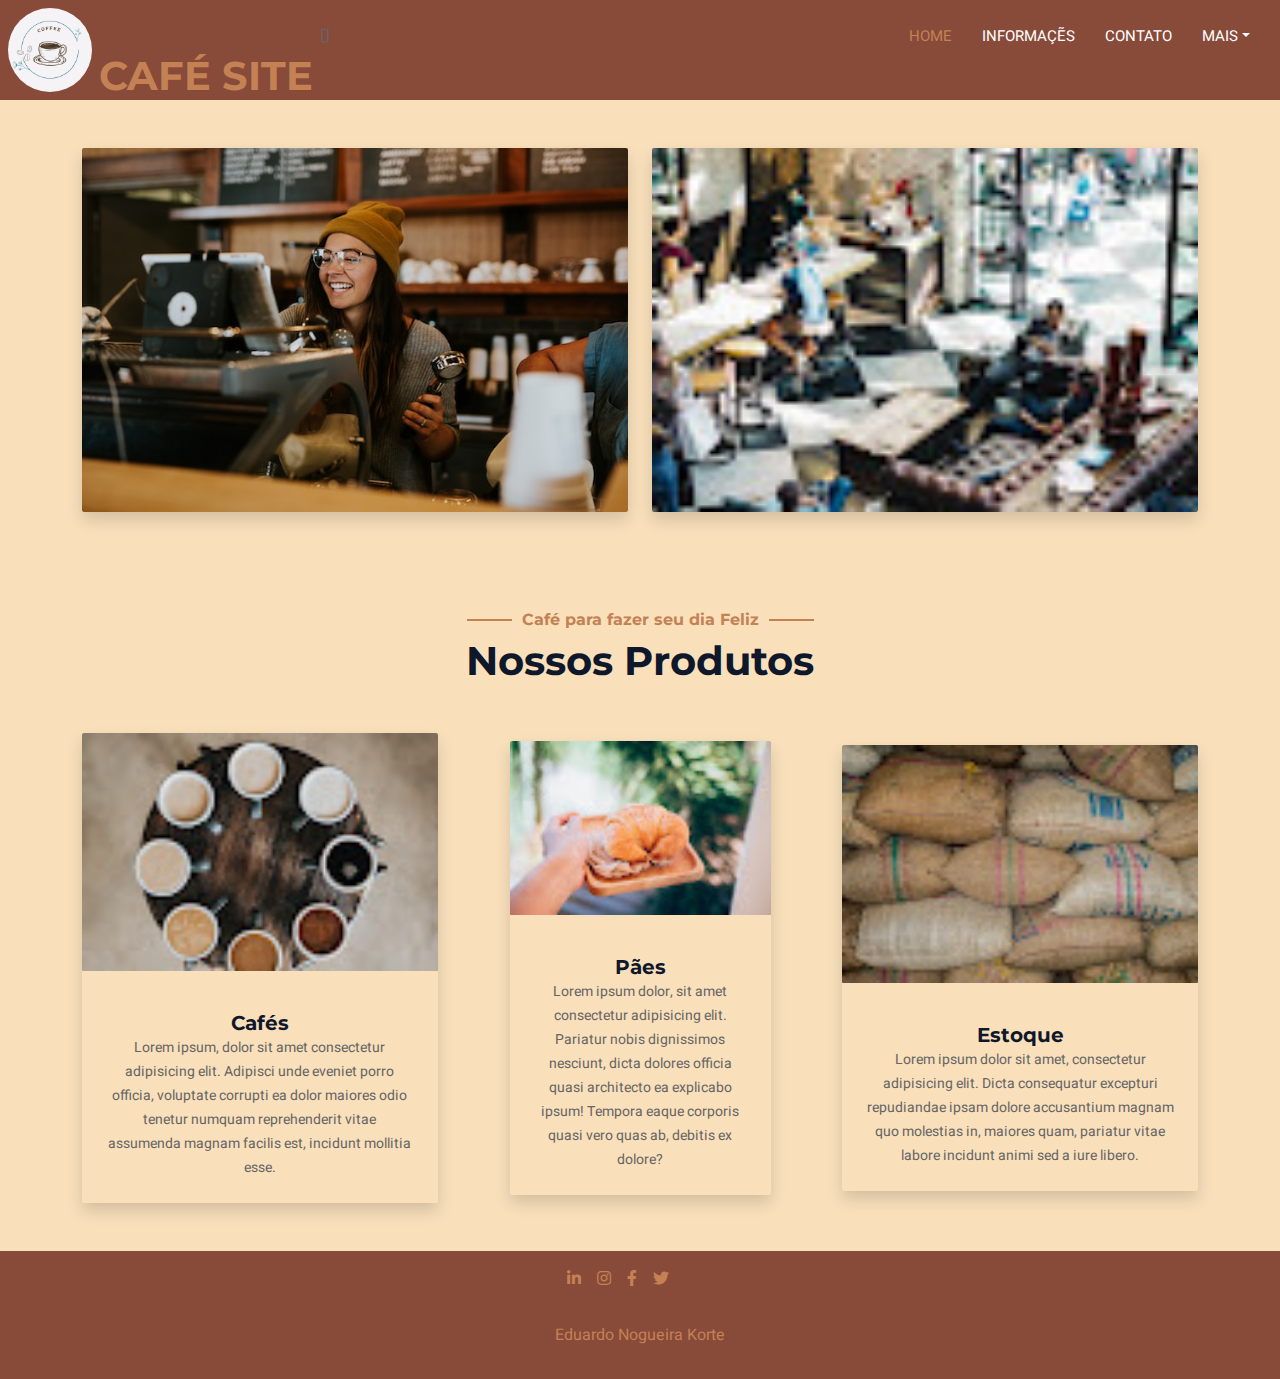
==== commit ebe7918d: "Add files via upload" ====
--- a/index.html
+++ b/index.html
@@ -1,632 +1,195 @@
-<!DOCTYPE html>
-<html lang="en">
-
-<head>
-    <meta charset="utf-8">
-    <title>Hotelier - Hotel HTML Template</title>
-    <meta content="width=device-width, initial-scale=1.0" name="viewport">
-    <meta content="" name="keywords">
-    <meta content="" name="description">
-
-    <!-- Favicon -->
-    <link href="img/favicon.ico" rel="icon">
-
-    <!-- Google Web Fonts -->
-    <link rel="preconnect" href="https://fonts.googleapis.com">
-    <link rel="preconnect" href="https://fonts.gstatic.com" crossorigin>
-    <link href="https://fonts.googleapis.com/css2?family=Heebo:wght@400;500;600;700&family=Montserrat:wght@400;500;600;700&display=swap" rel="stylesheet">  
-
-    <!-- Icon Font Stylesheet -->
-    <link href="https://cdnjs.cloudflare.com/ajax/libs/font-awesome/5.10.0/css/all.min.css" rel="stylesheet">
-    <link href="https://cdn.jsdelivr.net/npm/bootstrap-icons@1.4.1/font/bootstrap-icons.css" rel="stylesheet">
-
-    <!-- Libraries Stylesheet -->
-    <link href="lib/animate/animate.min.css" rel="stylesheet">
-    <link href="lib/owlcarousel/assets/owl.carousel.min.css" rel="stylesheet">
-    <link href="lib/tempusdominus/css/tempusdominus-bootstrap-4.min.css" rel="stylesheet" />
-
-    <!-- Customized Bootstrap Stylesheet -->
-    <link href="css/bootstrap.min.css" rel="stylesheet">
-
-    <!-- Template Stylesheet -->
-    <link href="css/style.css" rel="stylesheet">
-</head>
-
-<body>
-<div class="container-xxl bg-white p-0">
-    <!-- Spinner Start -->
-    <div id="spinner" class="show bg-white position-fixed translate-middle w-100 vh-100 top-50 start-50 d-flex align-items-center justify-content-center">
-        <div class="spinner-border text-primary" style="width: 3rem; height: 3rem;" role="status">
-            <span class="sr-only">Loading...</span>
-        </div>
-    </div>
-    <!-- Spinner End -->
-
-    <!-- Header Start -->
-    <div class="container-fluid bg-dark px-0">
-        <div class="row gx-0">
-            <div class="col-lg-3 bg-dark d-none d-lg-block">
-                <a href="index.html" class="navbar-brand w-100 h-100 m-0 p-0 d-flex align-items-center justify-content-center">
-                    <h1 class="m-0 text-primary text-uppercase">Hotelier</h1>
-                </a>
-            </div>
-            <div class="col-lg-9">
-                <div class="row gx-0 bg-white d-none d-lg-flex">
-                    <div class="col-lg-7 px-5 text-start">
-                        <div class="h-100 d-inline-flex align-items-center py-2 me-4">
-                            <i class="fa fa-envelope text-primary me-2"></i>
-                            <p class="mb-0">info@example.com</p>
-                        </div>
-                        <div class="h-100 d-inline-flex align-items-center py-2">
-                            <i class="fa fa-phone-alt text-primary me-2"></i>
-                            <p class="mb-0">+012 345 6789</p>
-                        </div>
-                    </div>
-                    <div class="col-lg-5 px-5 text-end">
-                        <div class="d-inline-flex align-items-center py-2">
-                            <a class="me-3" href=""><i class="fab fa-facebook-f"></i></a>
-                            <a class="me-3" href=""><i class="fab fa-twitter"></i></a>
-                            <a class="me-3" href=""><i class="fab fa-linkedin-in"></i></a>
-                            <a class="me-3" href=""><i class="fab fa-instagram"></i></a>
-                            <a class="" href=""><i class="fab fa-youtube"></i></a>
-                        </div>
-                    </div>
-                </div>
-                <nav class="navbar navbar-expand-lg bg-dark navbar-dark p-3 p-lg-0">
-                    <a href="index.html" class="navbar-brand d-block d-lg-none">
-                        <h1 class="m-0 text-primary text-uppercase">Hotelier</h1>
-                    </a>
-                    <button type="button" class="navbar-toggler" data-bs-toggle="collapse" data-bs-target="#navbarCollapse">
-                        <span class="navbar-toggler-icon"></span>
-                    </button>
-                    <div class="collapse navbar-collapse justify-content-between" id="navbarCollapse">
-                        <div class="navbar-nav mr-auto py-0">
-                            <a href="index.html" class="nav-item nav-link active">Home</a>
-                            <a href="about.html" class="nav-item nav-link">About</a>
-                            <a href="service.html" class="nav-item nav-link">Services</a>
-                            <a href="room.html" class="nav-item nav-link">Rooms</a>
-                            <div class="nav-item dropdown">
-                                <a href="#" class="nav-link dropdown-toggle" data-bs-toggle="dropdown">Pages</a>
-                                <div class="dropdown-menu rounded-0 m-0">
-                                    <a href="booking.html" class="dropdown-item">Booking</a>
-                                    <a href="team.html" class="dropdown-item">Our Team</a>
-                                    <a href="testimonial.html" class="dropdown-item">Testimonial</a>
-                                </div>
-                            </div>
-                            <a href="contact.html" class="nav-item nav-link">Contact</a>
-                        </div>
-                        <a href="" class="btn btn-primary rounded-0 py-4 px-md-5 d-none d-lg-block">Premium Version<i class="fa fa-arrow-right ms-3"></i></a>
-                    </div>
-                </nav>
-            </div>
-        </div>
-    </div>
-    <!-- Header End -->
-    <!--Carousel Start-->
-    <div class="container-fluid p-0 mb-5">
-        <div id="header-carousel" class="carousel slide" data-bs-ride="carousel">
-            <div class="carousel-inner">
-                <div class="carousel-item active">
-                    <img class="w-100" src="img/carousel-1.jpg" alt="Image">
-                    <div class="carousel-caption d-flex flex-column align-items-center justify-content-center">
-                        <div class="p-3" style="max-width: 700px;">
-                            <h6 class="section-title text-white mb-3 animated slideInDown">LUXURY LIVING</h6>
-                            <h1 class="display-3 text-white mb-4 animated slideInDown">Discover a Brand Luxurius Hotel</h1>
-                            <a href="" class="btn btn-primary py-md-3 px-md-5 me-3 animated slideInLeft" >Our Rooms</a>
-                            <a href="" class="btn btn-light py-md-3 px-md-5 animated slideInRight">Book a Room</a>
-                        </div>
-                    </div>
-                </div>
-                <div class="carousel-item">
-                    <img class="w-100" src="img/carousel-2.jpg" alt="Image">
-                    <div class="carousel-caption d-flex flex-column align-items-center justify-content-center">
-                        <div class="p-3" style="max-width: 700px;">
-                            <h6 class="section-title text-white mb-3 animated slideInDown">LUXURY LIVING</h6>
-                            <h1 class="display-3 text-white mb-4 animated slideInDown">Discover a Brand Luxurius Hotel</h1>
-                            <a href="" class="btn btn-primary py-md-3 px-md-5 me-3 animated slideInLeft" >Our Rooms</a>
-                            <a href="" class="btn btn-light py-md-3 px-md-5 animated slideInRight">Book a Room</a>
-                        </div>
-                    </div>
-                </div>
-            </div>
-            <button class="carousel-control-prev" type="button" data-bs-target="#header-carousel" data-bs-slide="prev">
-                <span class="carousel-control-prev-icon" aria-hidden="true"></span>
-                <span class="visually-hidden">Previous</span>
-            </button>
-            <button class="carousel-control-next" type="button" data-bs-target="#header-carousel" data-bs-slide="next">
-                <span class="carousel-control-next-icon" aria-hidden="true"></span>
-                <span class="visually-hidden">Previous</span>
-            </button>
-        </div>
-    </div>
-    <!-- Carousel End -->
-    <!-- Booking Start -->
-    <div class="container-fluid booking pb-0 wow fadeIn" data-wow-delay="0.1s">
-        <div class="container">
-            <div class="bg-white shadow" style="padding: 35px;">
-                <div class="row g-2">
-                    <div class="col-md-10">
-                        <div class="row g-2">
-                            <div class="col-md-3">
-                                <div class="date" id="date1" data-target-input="nearest">
-                                    <input type="text" class="form-control datetimepicker-input"
-                                        placeholder="Check in" data-target="#date1" data-toggle="datetimepicker" />
-                                </div>
-                            </div>
-                            <div class="col-md-3">
-                                <div class="date" id="date2" data-target-input="nearest">
-                                    <input type="text" class="form-control datetimepicker-input" placeholder="Check out" data-target="#date2" data-toggle="datetimepicker"/>
-                                </div>
-                            </div>
-                            <div class="col-md-3">
-                                <select class="form-select">
-                                    <option selected>Adult</option>
-                                    <option value="1">Adult 1</option>
-                                    <option value="2">Adult 2</option>
-                                    <option value="3">Adult 3</option>
-                                </select>
-                            </div>
-                            <div class="col-md-3">
-                                <select class="form-select">
-                                    <option selected>Child</option>
-                                    <option value="1">Child 1</option>
-                                    <option value="2">Child 2</option>
-                                    <option value="3">Child 3</option>
-                                </select>
-                            </div>
-                        </div>
-                    </div>
-                    <div class="col-md-2">
-                        <button class="btn btn-primary w-100">Submit</button>
-                    </div>
-                </div>
-            </div>
-        </div>
-    </div>
-    <!-- Booking End -->
-
-    <!-- About Start-->
-    <div class="container-xxl py-5">
-        <div class="container">
-            <div class="row g-5 align-content-lg-center">
-                <div class="col-lg-5">
-                    <h6 class="section-title text-start text-primary text-uppercase">About Us</h6>
-                    <h1 class="mb-4">Welcome to <span class="text-primary text-uppercase">Hotelier</span></h1>
-                    <p class="mb-4">Lorem ipsum dolor sit amet consectetur adipisicing elit. Adipisci officia explicabo facilis iure laudantium ullam dolores beatae maxime voluptas aliquam?</p>
-                    <div class="row g-3 pb-4">
-                        <div class="col-sm-4 wow fadeIn" data-wow-delay="0.2s">
-                            <div class="border rounded p-1">
-                                <div class="border rounded text-center p-4">
-                                    <i class="fa fa-hotel fa-2x text-primary mb-2"></i>
-                                    <h2 class="mb-1" data-toggle="counter-up">1234</h2>
-                                    <p class="mb-0">Rooms</p>
-                                </div>
-                            </div>
-                        </div>
-                        <div class="col-sm-4 wow fadeIn" data-wow-delay="0.4s">
-                            <div class="border rounded p-1">
-                                <div class="border rounded text-center p-4">
-                                    <i class="fa fa-hotel fa-2x text-primary mb-2"></i>
-                                    <h2 class="mb-1" data-toggle="counter-up">934</h2>
-                                    <p class="mb-0">Staffs</p>
-                                </div>
-                            </div>
-                        </div>
-                        <div class="col-sm-4 wow fadeIn" data-wow-delay="0.6s">
-                            <div class="border rounded p-1">
-                                <div class="border rounded text-center p-4">
-                                    <i class="fa fa-hotel fa-2x text-primary mb-2"></i>
-                                    <h2 class="mb-1" data-toggle="counter-up">234</h2>
-                                    <p class="mb-0">Clients</p>
-                                </div>
-                            </div>
-                        </div>
-                    </div>
-                    <a class="btn btn-primary py-3 px-5 mt-2" href="">Explore More</a>
-                </div>
-                <div class="col-lg-6">
-                    <div class="row g-3">
-                        <div class="col-6 text-end">
-                            <img class="img-fluid rounded w-75 wow zoomIn" data-wow-delay="0.1s" src="img/about-1.jpg">
-                        </div>
-                        <div class="col-6 text-start">
-                            <img class="img-fluid rounded w-100 wow zoomIn" data-wow-delay="0.3s" src="img/about-2.jpg">
-                        </div>
-                        <div class="col-6 text-end">
-                            <img class="img-fluid rounded w-50 wow zoomIn" data-wow-delay="0.5s" src="img/about-3.jpg">
-                        </div>
-                        <div class="col-6 text-start">
-                            <img class="img-fluid rounded w-75 wow zoomIn" data-wow-delay="0.7s" src="img/about-4.jpg">
-                        </div>
-                    </div>
-                </div>
-            </div>
-        </div>
-    </div>
-    <!--About End-->
-
-    <!--Room Start-->
-    <div class="container-xxl py-5">
-        <div class="container">
-            <div class="text-center wow fadeInUp" data-wow-delay="0.1s">
-                <h6 class="section-title text-center text-primary text-uppercase">Our Rooms</h6>
-                <h1 class="mb-5">Explore Our <span class="text-primary text-uppercase">Rooms</span></h1>
-            </div>
-            <div class="row g-4">
-                <div class="col-lg-4 col-md-6 wow fadeInUp" data-wow-delay="0.1s">
-                    <div class="room-item shadow rounded overflow-hidden">
-                        <div class="position-relative">
-                            <img src="img/room-1.jpg" class="img-fluid">
-                            <small class="position-absolute start-0 top-100 translate-middle-y bg-primary text-white ">$100/Night</small>
-                        </div>
-                        <div class="p-4 mt-2">
-                            <div class="d-flex justify-content-between mb-3">
-                                <h5 class="mb-0">Junior Suite</h5>
-                                <div class="ps-2">
-                                    <small class="fa fa-star text-primary"></small>
-                                    <small class="fa fa-star text-primary"></small>
-                                    <small class="fa fa-star text-primary"></small>
-                                    <small class="fa fa-star text-primary"></small>
-                                    <small class="fa fa-star text-primary"></small>
-                                </div>
-                            </div>
-                            <div class="d-flex mb-3">
-                                <small class="border-end me-3 pe-3"><i class="fa fa-bed text-primary me-2"></i>3 Bed</small>
-                                <small class="border-end me-3 pe-3"><i class="fa fa-bath text-primary me-2"></i>2 Bath</small>
-                                <small class="border-end me-3 pe-3"><i class="fa fa-wifi text-primary me-2"></i>wifi</small>
-                            </div>
-                            <p class="text-body mb-3">Lorem ipsum dolor sit amet consectetur, adipisicing elit. Deleniti, blanditiis! Saepe voluptates eveniet, minus optio exercitationem quidem dolor repellat dolore aspernatur quisquam quos natus excepturi sint ex fuga quam illum?</p>
-                            <div class="d-flex justify-content-between">
-                                <a href="" class="btn btn-sm btn-primary rounded py-2 px-4">View Details</a>
-                                <a href="" class="btn btn-sm btn-dark rounded py-2 px-4">Book Now</a>
-                            </div>
-                        </div>
-                    </div>
-                </div>
-                <div class="col-lg-4 col-md-6 wow fadeInUp" data-wow-delay="0.1s">
-                    <div class="room-item shadow rounded overflow-hidden">
-                        <div class="position-relative">
-                            <img src="img/room-2.jpg" class="img-fluid">
-                            <small class="position-absolute start-0 top-100 translate-middle-y bg-primary text-white ">$1000/Night</small>
-                        </div>
-                        <div class="p-4 mt-2">
-                            <div class="d-flex justify-content-between mb-3">
-                                <h5 class="mb-0">Executive Suite</h5>
-                                <div class="ps-2">
-                                    <small class="fa fa-star text-primary"></small>
-                                    <small class="fa fa-star text-primary"></small>
-                                    <small class="fa fa-star text-primary"></small>
-                                    <small class="fa fa-star text-primary"></small>
-                                    <small class="fa fa-star text-primary"></small>
-                                </div>
-                            </div>
-                            <div class="d-flex mb-3">
-                                <small class="border-end me-3 pe-3"><i class="fa fa-bed text-primary me-2"></i>3 Bed</small>
-                                <small class="border-end me-3 pe-3"><i class="fa fa-bath text-primary me-2"></i>2 Bath</small>
-                                <small class="border-end me-3 pe-3"><i class="fa fa-wifi text-primary me-2"></i>wifi</small>
-                            </div>
-                            <p class="text-body mb-3">Lorem ipsum dolor sit amet consectetur, adipisicing elit. Deleniti, blanditiis! Saepe voluptates eveniet, minus optio exercitationem quidem dolor repellat dolore aspernatur quisquam quos natus excepturi sint ex fuga quam illum?</p>
-                            <div class="d-flex justify-content-between">
-                                <a href="" class="btn btn-sm btn-primary rounded py-2 px-4">View Details</a>
-                                <a href="" class="btn btn-sm btn-dark rounded py-2 px-4">Book Now</a>
-                            </div>
-                        </div>
-                    </div>
-                </div>
-                <div class="col-lg-4 col-md-6 wow fadeInUp" data-wow-delay="0.1s">
-                    <div class="room-item shadow rounded overflow-hidden">
-                        <div class="position-relative">
-                            <img src="img/room-3.jpg" class="img-fluid">
-                            <small class="position-absolute start-0 top-100 translate-middle-y bg-primary text-white ">$10000/Night</small>
-                        </div>
-                        <div class="p-4 mt-2">
-                            <div class="d-flex justify-content-between mb-3">
-                                <h5 class="mb-0">Super Deluxe</h5>
-                                <div class="ps-2">
-                                    <small class="fa fa-star text-primary"></small>
-                                    <small class="fa fa-star text-primary"></small>
-                                    <small class="fa fa-star text-primary"></small>
-                                    <small class="fa fa-star text-primary"></small>
-                                    <small class="fa fa-star text-primary"></small>
-                                </div>
-                            </div>
-                            <div class="d-flex mb-3">
-                                <small class="border-end me-3 pe-3"><i class="fa fa-bed text-primary me-2"></i>3 Bed</small>
-                                <small class="border-end me-3 pe-3"><i class="fa fa-bath text-primary me-2"></i>2 Bath</small>
-                                <small class="border-end me-3 pe-3"><i class="fa fa-wifi text-primary me-2"></i>wifi</small>
-                            </div>
-                            <p class="text-body mb-3">Lorem ipsum dolor sit amet consectetur, adipisicing elit. Deleniti, blanditiis! Saepe voluptates eveniet, minus optio exercitationem quidem dolor repellat dolore aspernatur quisquam quos natus excepturi sint ex fuga quam illum?</p>
-                            <div class="d-flex justify-content-between">
-                                <a href="" class="btn btn-sm btn-primary rounded py-2 px-4">View Details</a>
-                                <a href="" class="btn btn-sm btn-dark rounded py-2 px-4">Book Now</a>
-                            </div>
-                    </div>
-                </div>
-            </div>
-        </div>
-    </div>
-    </div>
-    <!--Room End-->
-
-    <!--Video Start-->
-    <div class="container-xxl py-5 px-0 wow zoomIn" data-wow-delay="0.1s">
-        <div class="row g-0">
-            <div class="col-md-6 bg-dark d-flex align-items-center ">
-                <div class="p-5">
-                    <h6 class="section-title text-start text-white text-uppercase mb-3">Luxury living</h6>
-                    <h1 class="text-white mb-4">Discovery A Brand Luxurius hotel</h1>
-                    <p class="text-white mb-4">Lorem ipsum dolor sit, amet consectetur adipisicing elit. Illum, unde?</p>
-                    <a href="" class="btn btn-primary py-md-3 px-md-5 me-3">Our Rooms</a>
-                    <a href="" class="btn btn-light py-md-3 px-md-5">Book A Room</a>
-                </div>
-            </div>
-            <div class="col-md-6">
-                <div class="video">
-                    <button type="button" class="btn-play" data-bs-toggle="modal" data-src="https://www.youtube.com/embed/cr2Rr13vz9I" data-bs-target="#videoModal">
-                        <span></span>
-                    </button>
-                </div>
-            </div>
-        </div>
-        <div class="modal fade" id="videoModal" tabindex="-1" aria-labelledby="exampleModalLabel" aria-hidden="true">
-            <div class="modal-dialog">
-                <div class="modal-content rounded-0">
-                    <div class="modal-header">
-                        <h5 class="modal-title" id="exampleModalLabel">Youtube Video</h5>
-                        <button type="button" class="btn-close" data-bs-dismiss="modal" aria-label="Close"></button>
-                    </div>
-                    <div class="modal-body">
-                        <div class="ratio ratio-16x9">
-                            <iframe class="embed-responsive-item" src="" id="video" allowfullscreen allowscriptaccess="always"
-                                allow="autoplay"></iframe>
-                        </div>
-                    </div>
-                </div>
-            </div>
-        </div>
-    </div>
-    <!--Video End-->
-
-    <!--Service Start-->
-    <div class="container-xxl py-5">
-        <div class="container">
-            <div class="text-center wow fadeInUp"
-            data-wow-delay="0.1s">
-                <h6 class="section-title text-center text-primary"> Our Services</h6>
-                <h1 class="mb-5">Explore Our <span class="text-primary">Services</span></h1>
-            </div>
-            <div class="row g-4">
-                <div class="col-lg-4 col-md-6 wow fadeInUp" data-wow-delay="0.1s">
-                    <a class="service-item rounded" href="">
-                        <div class="service-icon bg-transparent border rounded p-1">
-                            <div class="w-100 h-100 border rounded d-flex align-items-center justify-content-center">
-                                <i class="fa fa-hotel fa-2x text-primary"></i>
-                            </div>
-                        </div>
-                        <h5 class="mb-3">Rooms & Appartament</h5>
-                        <p class="text-body mb-0">Lorem ipsum dolor, sit amet consectetur adipisicing elit. Ipsam, dicta?</p>
-                    </a>
-                </div>
-                <div class="col-lg-4 col-md-6 wow fadeInUp" data-wow-delay="0.3s">
-                    <a class="service-item rounded" href="">
-                        <div class="service-icon bg-transparent border rounded p-1">
-                            <div class="w-100 h-100 border rounded d-flex align-items-center justify-content-center">
-                                <i class="fa fa-spa fa-2x text-primary"></i>
-                            </div>
-                        </div>
-                        <h5 class="mb-3">Spa & Fitness</h5>
-                        <p class="text-body mb-0">Lorem ipsum dolor sit amet consectetur adipisicing elit. Id, accusamus?</p>
-                    </a>
-                </div>
-                <div class="col-lg-4 col-md-6 wow fadeInUp" data-wow-delay="0.5s">
-                    <a class="service-item rounded" href="">
-                        <div class="service-icon bg-transparent border rounded p-1">
-                            <div class="w-100 h-100 border rounded d-flex align-items-center justify-content-center">
-                                <i class="fa fa-swimmer fa-2x text-primary"></i>
-                            </div>
-                        </div>
-                        <h5 class="mb-3">Sports & Gaming</h5>
-                        <p class="text-body mb-0">Lorem ipsum dolor sit, amet consectetur adipisicing elit. Maiores, tempora.</p>
-                    </a>
-                </div>
-                <div class="col-lg-4 col-md-6 wow fadeInUp" data-wow-delay="0.7s">
-                    <a class="service-item rounded" href="">
-                        <div class="service-icon bg-transparent border rounded p-1">
-                            <div class="w-100 h-100 border rounded d-flex align-items-center justify-content-center">
-                                <i class="fa fa-baseball-ball fa-2x text-primary"></i>
-                            </div>
-                        </div>
-                        <h5 class="mb-3">Leisure & Fun</h5>
-                        <p class="text-body mb-0">Lorem ipsum dolor sit amet consectetur, adipisicing elit. Obcaecati, unde!</p>
-                    </a>
-                </div>
-                <div class="col-lg-4 col-md-6 wow fadeInUp" data-wow-delay="0.9s">
-                    <a class="service-item rounded" href="">
-                        <div class="service-icon bg-transparent border rounded p-1">
-                            <div class="w-100 h-100 border rounded d-flex align-items-center justify-content-center">
-                                <i class="fa fa-gamepad fa-2x text-primary"></i>
-                            </div>
-                        </div>
-                        <h5 class="mb-3">Games Area</h5>
-                        <p class="text-body mb-0">Lorem ipsum dolor sit amet consectetur adipisicing elit. Possimus, tempora.</p>
-                    </a>
-                </div>
-                <div class="col-lg-4 col-md-6 wow fadeInUp" data-wow-delay="1.0s">
-                    <a class="service-item rounded" href="">
-                        <div class="service-icon bg-transparent border rounded p-1">
-                            <div class="w-100 h-100 border rounded d-flex align-items-center justify-content-center">
-                                <i class="fa fa-bacon fa-2x text-primary"></i>
-                            </div>
-                        </div>
-                        <h5 class="mb-3">Breakfast</h5>
-                        <p class="text-body mb-0">Lorem ipsum dolor sit amet, consectetur adipisicing elit. Veritatis, quia.</p>
-                    </a>
-                </div>
-            </div>
-        </div>
-    </div>
-    <!--Service End-->
-
-    <!--Testimonial Start-->
-    <div class="container-xxl testimonial my-5 py-5 bg-dark wow zoomIn" data-wow-delay="0.1s">
-        <div class="container">
-            <div class="owl-carousel testimonial-carousel py-5">
-                <div class="testimonial-item position-relative bg-white rounded overflow-hidden">
-                    <p>Lorem ipsum dolor sit amet consectetur adipisicing elit. Vitae ea iste minima natus, facilis possimus culpa officiis debitis tempore aliquid animi ducimus consectetur commodi accusamus. Temporibus voluptatibus suscipit minus at!</p>
-                    <div class="d-flex align-items-center">
-                        <img src="img/testimonial-1.jpg" alt="" class="img-fluid flex-shrink-0 rounded" style="width: 45px; height: 45px;">
-                        <div class="ps-3">
-                            <h6 class="fw-bold mb-1">Client Name</h6>
-                            <small>Profession</small>
-                        </div>
-                    </div>
-                    <i class="fa fa-quote-right fa-2x text-primary position-absolute end-0 bottom-0 me-4 mb-n1"></i>
-                </div>
-                <div class="testimonial-item position-relative bg-white rounded overflow-hidden">
-                    <p>Lorem ipsum dolor sit amet consectetur adipisicing elit. Vitae ea iste minima natus, facilis possimus culpa officiis debitis tempore aliquid animi ducimus consectetur commodi accusamus. Temporibus voluptatibus suscipit minus at!</p>
-                    <div class="d-flex align-items-center">
-                        <img src="img/testimonial-2.jpg" alt="" class="img-fluid flex-shrink-0 rounded" style="width: 45px; height: 45px;">
-                        <div class="ps-3">
-                            <h6 class="fw-bold mb-1">Client Name</h6>
-                            <small>Profession</small>
-                        </div>
-                    </div>
-                    <i class="fa fa-quote-right fa-2x text-primary position-absolute end-0 bottom-0 me-4 mb-n1"></i>
-                </div>
-                <div class="testimonial-item position-relative bg-white rounded overflow-hidden">
-                    <p>Lorem ipsum dolor sit amet consectetur adipisicing elit. Vitae ea iste minima natus, facilis possimus culpa officiis debitis tempore aliquid animi ducimus consectetur commodi accusamus. Temporibus voluptatibus suscipit minus at!</p>
-                    <div class="d-flex align-items-center">
-                        <img src="img/testimonial-3.jpg" alt="" class="img-fluid flex-shrink-0 rounded" style="width: 45px; height: 45px;">
-                        <div class="ps-3">
-                            <h6 class="fw-bold mb-1">Client Name</h6>
-                            <small>Profession</small>
-                        </div>
-                    </div>
-                    <i class="fa fa-quote-right fa-2x text-primary position-absolute end-0 bottom-0 me-4 mb-n1"></i>
-                </div>
-            </div>
-        </div>
-    </div>
-    <!--Testimonial End-->
-        
-    <!--Back to Top-->
-    <a href="#" class="btn btn-lg btn-primary btn-lg-square back-to-top"><i class="bi bi-arrow-up"></i></a>
-
-    <!--asjdfklsjdfa Start-->
-    <div class="container-xxl py-5">
-        <div class="container">
-            <div class="text-center wow fadeInUp" data-wow-delay="0.1s">
-                    <h6 class="section-title text-center text-primary">Our Team</h6>
-                    <h1 class="mb-5">Explore Our <span class="text-primary">Staffs</span></h1>
-            </div>
-            <div class="row g-4">
-                <div class="col-lg-3 col-md-6 wow fadeInUp" data-wow-delay="0.1s">
-                    <div class="rounded shadow overflow-hidden">
-                        <div class="position-relative"> 
-                        <img src="img/team-1.jpg" alt="" class="img-fluid">
-                        <div class="position-absolute start-50 top-100 translate-middle d-flex align-items-center">
-                            <a href="" class="btn btn-square btn-primary mx-1"><i class="fab fa-facebook"></i></a>
-                            <a href="" class="btn btn-square btn-primary mx-1"><i class="fab fa-instagram"></i></a>
-                            <a href="" class="btn btn-square btn-primary mx-1"><i class="fab fa-twitter"></i></a>
-                        
-                        </div>
-                        </div>
-                        <div class="text-center p-4 mt-3">
-                            <h5 class="fw-bold mb-0">Full Name</h5>
-                            <small>Designation</small>
-                        </div>
-                    </div>
-                    
-                </div>
-                <div class="col-lg-3 col-md-6 wow fadeInUp" data-wow-delay="0.15s">
-                    <div class="rounded shadow overflow-hidden">
-                        <div class="position-relative"> 
-                        <img src="img/team-1.jpg" alt="" class="img-fluid">
-                        <div class="position-absolute start-50 top-100 translate-middle d-flex align-items-center">
-                            <a href="" class="btn btn-square btn-primary mx-1"><i class="fab fa-facebook"></i></a>
-                            <a href="" class="btn btn-square btn-primary mx-1"><i class="fab fa-instagram"></i></a>
-                            <a href="" class="btn btn-square btn-primary mx-1"><i class="fab fa-twitter"></i></a>
-                        
-                        </div>
-                        </div>
-                        <div class="text-center p-4 mt-3">
-                            <h5 class="fw-bold mb-0">Full Name</h5>
-                            <small>Designation</small>
-                        </div>
-                    </div>
-                    
-                </div>
-                <div class="col-lg-3 col-md-6 wow fadeInUp" data-wow-delay="0.2s">
-                    <div class="rounded shadow overflow-hidden">
-                        <div class="position-relative"> 
-                        <img src="img/team-1.jpg" alt="" class="img-fluid">
-                        <div class="position-absolute start-50 top-100 translate-middle d-flex align-items-center">
-                            <a href="" class="btn btn-square btn-primary mx-1"><i class="fab fa-facebook"></i></a>
-                            <a href="" class="btn btn-square btn-primary mx-1"><i class="fab fa-instagram"></i></a>
-                            <a href="" class="btn btn-square btn-primary mx-1"><i class="fab fa-twitter"></i></a>
-                        
-                        </div>
-                        </div>
-                        <div class="text-center p-4 mt-3">
-                            <h5 class="fw-bold mb-0">Full Name</h5>
-                            <small>Designation</small>
-                        </div>
-                    </div>
-                    
-                </div>
-                <div class="col-lg-3 col-md-6 wow fadeInUp" data-wow-delay="0.25s">
-                    <div class="rounded shadow overflow-hidden">
-                        <div class="position-relative"> 
-                        <img src="img/team-1.jpg" alt="" class="img-fluid">
-                        <div class="position-absolute start-50 top-100 translate-middle d-flex align-items-center">
-                            <a href="" class="btn btn-square btn-primary mx-1"><i class="fab fa-facebook"></i></a>
-                            <a href="" class="btn btn-square btn-primary mx-1"><i class="fab fa-instagram"></i></a>
-                            <a href="" class="btn btn-square btn-primary mx-1"><i class="fab fa-twitter"></i></a>
-                        
-                        </div>
-                        </div>
-                        <div class="text-center p-4 mt-3">
-                            <h5 class="fw-bold mb-0">Full Name</h5>
-                            <small>Designation</small>
-                        </div>
-                    </div>
-                </div>
-            </div>
-        </div>
-    </div>
-    <!--dsad End-->
-
-</div>
-
-<!-- Header Start -->
-<div class="container-fluid bg-dark text-light footer wow fadeIn">
-    <div class="container pb-5">
-        <div class="row g-5">
-            <div class="col-md-6 col-lg-4">
-                <div class="bg-primary rounded p-4">
-                    <a href="index.html"><h1 class="text-white text-uppercase mb-3">Hotelier</h1></a>
-                    <p class="text-white mb-0">Download <a class="text-dark fw-medium">Hotelier - Premium Version</a>, build a professional website for yout hotel</p>
-                </div>
-            </div>
-        </div>
-    </div>
-</div>
-<!-- Header End -->
-
-    <!-- JavaScript Libraries -->
-    <script src="https://code.jquery.com/jquery-3.4.1.min.js"></script>
-    <script src="https://cdn.jsdelivr.net/npm/bootstrap@5.0.0/dist/js/bootstrap.bundle.min.js"></script>
-    <script src="lib/wow/wow.min.js"></script>
-    <script src="lib/easing/easing.min.js"></script>
-    <script src="lib/waypoints/waypoints.min.js"></script>
-    <script src="lib/counterup/counterup.min.js"></script>
-    <script src="lib/owlcarousel/owl.carousel.min.js"></script>
-    <script src="lib/tempusdominus/js/moment.min.js"></script>
-    <script src="lib/tempusdominus/js/moment-timezone.min.js"></script>
-    <script src="lib/tempusdominus/js/tempusdominus-bootstrap-4.min.js"></script>
-
-    <!-- Template Javascript -->
-    <script src="js/main.js"></script>
-</body>
-
-</html>
+<!DOCTYPE html>
+<html lang="en">
+
+<head>
+    <meta charset="utf-8">
+    <title>Café Site - Café HTML Template</title>
+    <meta content="width=device-width, initial-scale=1.0" name="viewport">
+    <meta content="" name="keywords">
+    <meta content="" name="description">
+
+    <!-- Favicon -->
+    <link href="img/favicon.ico" rel="icon">
+
+    <!-- Google Web Fonts -->
+    <link rel="preconnect" href="https://fonts.googleapis.com">
+    <link rel="preconnect" href="https://fonts.gstatic.com" crossorigin>
+    <link href="https://fonts.googleapis.com/css2?family=Heebo:wght@400;500;600;700&family=Montserrat:wght@400;500;600;700&display=swap" rel="stylesheet">  
+
+    <!-- Icon Font Stylesheet -->
+    <link href="https://cdnjs.cloudflare.com/ajax/libs/font-awesome/5.10.0/css/all.min.css" rel="stylesheet">
+    <link href="https://cdn.jsdelivr.net/npm/bootstrap-icons@1.4.1/font/bootstrap-icons.css" rel="stylesheet">
+
+    <!-- Libraries Stylesheet -->
+    <link href="lib/animate/animate.min.css" rel="stylesheet">
+    <link href="lib/owlcarousel/assets/owl.carousel.min.css" rel="stylesheet">
+    <link href="lib/tempusdominus/css/tempusdominus-bootstrap-4.min.css" rel="stylesheet" />
+
+    <!-- Customized Bootstrap Stylesheet -->
+    <link href="css/bootstrap.min.css" rel="stylesheet">
+
+    <!-- Template Stylesheet -->
+    <link href="css/style.css" rel="stylesheet">
+</head>
+<body class="bg-white">
+    <div class="bg-light">
+        <div class="container-fluid bg-white p-0">
+            <!-- Header -->
+        <div class="container-fluid bg-dark px-0 py-xxl-3">
+            <div class="row gx-0">
+                <div class="col-lg-3 bg-dark d-none d-lg-block">
+                    <a href="index.html" class="navbar-brand w-100 h-100 m-0 p-0 d-flex align-items-end justify-content-center">
+                        <img class="rounded-circle py-2" src="img/coffee.png">
+                        <h1 class="m-0 text-primary text-uppercase">Café Site</h1></img>
+                    </a>
+                </div>
+                <div class="col-lg-9">
+                    <nav class="navbar navbar-expand-lg bg-dark navbar-dark p-3 p-lg-0">
+                        <a href="index.html" class="navbar-brand d-block d-lg-none">
+                            <img class="" src="img/coffee.png"></img>
+                        </a>
+                        <button type="button" class="navbar-toggler" data-bs-toggle="collapse" data-bs-target="#navbarCollapse">
+                            <span class="navbar-toggler-icon"></span>
+                        </button>
+                        <div class="collapse navbar-collapse justify-content-between fa-align-right" id="navbarCollapse">
+                            <div class="navbar-nav mr-auto py-0">
+                                <a href="index.html" class="nav-item nav-link active">Home</a>
+                                <a href="about.html" class="nav-item nav-link">Informaçẽs</a>
+                                <a href="service.html" class="nav-item nav-link">Contato</a>
+                                <div class="nav-item dropdown">
+                                    <a href="#" class="nav-link dropdown-toggle" data-bs-toggle="dropdown">Mais</a>
+                                    <div class="dropdown-menu rounded-0 m-0">
+                                        <a href="booking.html" class="dropdown-item">Café</a>
+                                        <a href="team.html" class="dropdown-item">Café duplo</a>
+                                        <a href="testimonial.html" class="dropdown-item">Capuccino</a>
+                                    </div>
+                                </div>
+                            </div>
+                        </div>
+                    </nav>
+                </div>
+            </div>
+        </div>
+        <!-- Header -->
+
+        <div class="container-xxl py-5">
+            <div class="container">
+                <div class="row g-4 align-items-lg-center justify-content-between">
+                    <div class="col-lg-6 col-md-6 wow fadeInUp" data-wow-delay="3s">
+                        <div class="rounded shadow overflow-hidden">
+                            <div class="position-relative"> 
+                            <img src="img/introoo.jpg" alt="" class="card-img-bottom">
+                            </div>
+                        </div>
+                        
+                    </div>
+                    <div class="col-lg-6 col-md-6 wow fadeInUp" data-wow-delay="5s">
+                        <div class="rounded shadow overflow-hidden">
+                            <div class="position-relative"> 
+                            <img src="img/about.jpg" alt="" class="card-img-bottom">
+                            </div>
+                        </div>  
+                    </div>
+                </div>
+            </div>
+        </div>
+    </div>
+
+        <!-- Cards -->
+        <div class="container-xxl py-5 bg-white">
+            <div class="container">
+                <div class="text-center wow fadeInUp" data-wow-delay="3s">
+                    <h6 class="section-title text-center text-primary">Café para fazer seu dia Feliz</h6>
+                    <h1 class="mb-5">Nossos Produtos</h1>
+                </div>
+                <div class="row g-4 align-items-lg-center justify-content-between">
+                    <div class="col-lg-4 col-md-6 wow fadeInUp" data-wow-delay="3s">
+                        <div class="rounded shadow overflow-hidden">
+                            <div class="position-relative"> 
+                            <img src="img/products-01.jpg" alt="" class="card-img-bottom">
+                            </div>
+                            <div class="text-center p-4 mt-3">
+                                <h5 class="fw-bold mb-0">Cafés</h5>
+                                <small>Lorem ipsum, dolor sit amet consectetur adipisicing elit. Adipisci unde eveniet porro officia, voluptate corrupti ea dolor maiores odio tenetur numquam reprehenderit vitae assumenda magnam facilis est, incidunt mollitia esse.</small>
+                            </div>
+                        </div>
+                        
+                    </div>
+                    
+                    <div class="col-lg-3 col-md-6 wow fadeInUp" data-wow-delay="5s">
+                        <div class="rounded shadow overflow-hidden">
+                            <div class="position-relative"> 
+                            <img src="img/products-02.jpg" alt="" class="card-img-bottom">
+                            </div>
+                            <div class="text-center p-4 mt-3">
+                                <h5 class="fw-bold mb-0">Pães</h5>
+                                <small>Lorem ipsum dolor, sit amet consectetur adipisicing elit. Pariatur nobis dignissimos nesciunt, dicta dolores officia quasi architecto ea explicabo ipsum! Tempora eaque corporis quasi vero quas ab, debitis ex dolore?</small>
+                            </div>
+                        </div>
+                        
+                    </div>
+                    <div class="col-lg-4 col-md-6 wow fadeInUp" data-wow-delay="7s">
+                        <div class="rounded shadow overflow-hidden">
+                            <div class="position-relative"> 
+                            <img src="img/products-03.jpg" alt="" class="card-img-bottom">
+                            </div>
+                            <div class="text-center p-4 mt-3">
+                                <h5 class="fw-bold mb-0">Estoque</h5>
+                                <small>Lorem ipsum dolor sit amet, consectetur adipisicing elit. Dicta consequatur excepturi repudiandae ipsam dolore accusantium magnam quo molestias in, maiores quam, pariatur vitae labore incidunt animi sed a iure libero.</small>
+                            </div>
+                        </div>
+                        
+                    </div>
+                    
+                </div>
+    
+            </div>
+            
+            
+        </div>
+    
+    </div>
+    <!-- Cards -->
+
+    <!-- Footer -->
+	<footer class="footer-area bg-dark">
+		<div class="container">
+			<div class="col-lg-7 px-5 text-end">
+                <div class="d-inline-flex align-items-center py-3">
+                    <a class="me-3" href=""><i class="fab fa-linkedin-in"></i></a>
+                    <a class="me-3" href=""><i class="fab fa-instagram"></i></a>
+                    <a class="me-3" href=""><i class="fab fa-facebook-f"></i></a>
+                    <a class="me-3" href=""><i class="fab fa-twitter"></i></a>
+                </div>
+            </div>
+		</div>
+		<div class="copyright">
+			<div class="container">
+				<div class="col-lg-12 px-5 text-center h-100">
+					<div class="align-items-center py-3">
+					<a href="https://github.com/DUDUKorte" class="text-primary">Eduardo Nogueira Korte</a></p>
+					</div>
+				</div>
+			</div>
+		</div>
+	</footer>
+	<!-- Footer -->
+
+        <!-- JavaScript Libraries -->
+        <script src="https://code.jquery.com/jquery-3.4.1.min.js"></script>
+        <script src="https://cdn.jsdelivr.net/npm/bootstrap@5.0.0/dist/js/bootstrap.bundle.min.js"></script>
+        <script src="lib/wow/wow.min.js"></script>
+        <script src="lib/easing/easing.min.js"></script>
+        <script src="lib/waypoints/waypoints.min.js"></script>
+        <script src="lib/counterup/counterup.min.js"></script>
+        <script src="lib/owlcarousel/owl.carousel.min.js"></script>
+        <script src="lib/tempusdominus/js/moment.min.js"></script>
+        <script src="lib/tempusdominus/js/moment-timezone.min.js"></script>
+        <script src="lib/tempusdominus/js/tempusdominus-bootstrap-4.min.js"></script>
+    
+        <!-- Template Javascript -->
+        <script src="js/main.js"></script>
+    </body>
+    
+    </html>
+    
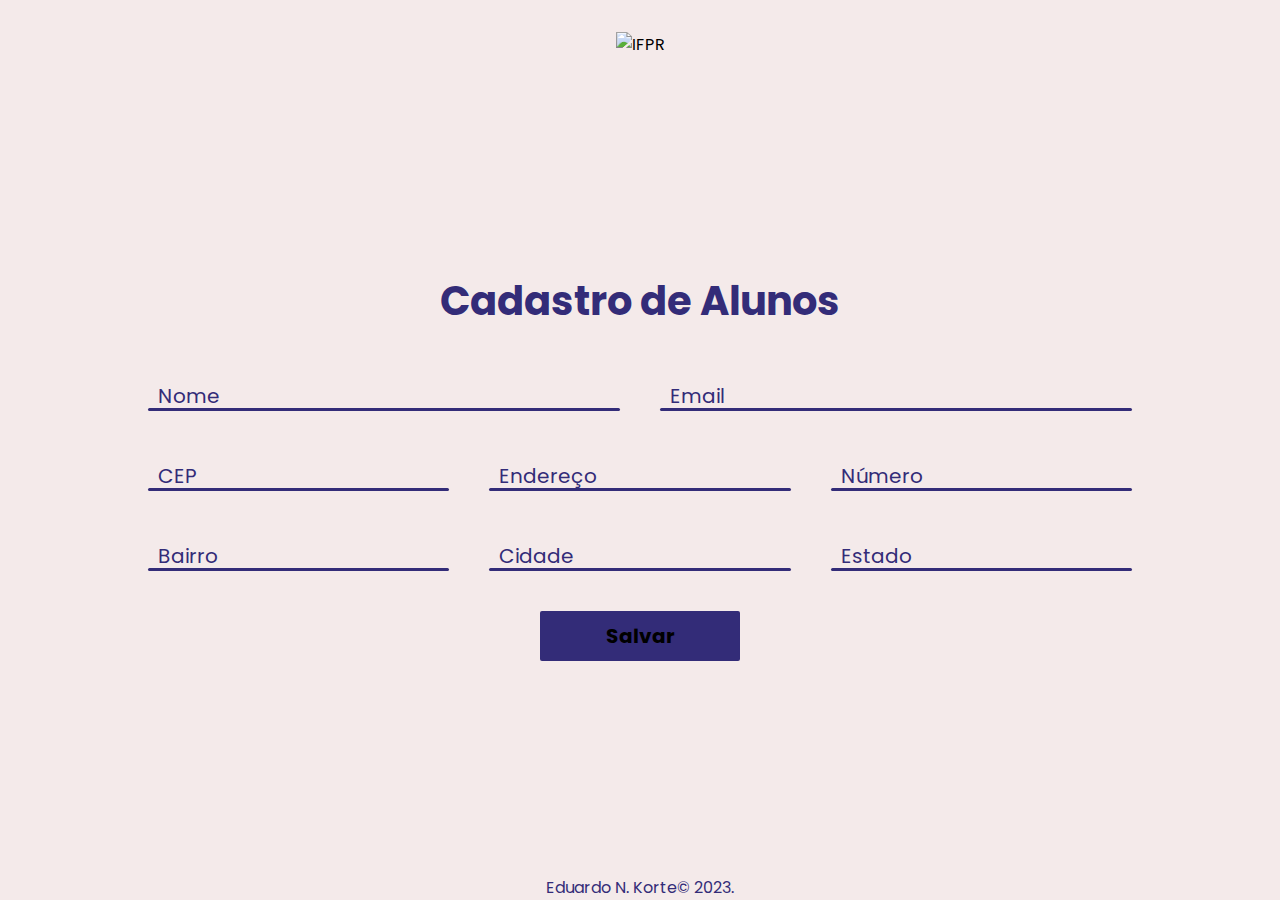
==== commit 783bae4c: "Add files via upload" ====
--- a/index.html
+++ b/index.html
@@ -1,195 +1,67 @@
 <!DOCTYPE html>
 <html lang="en">
-
 <head>
-    <meta charset="utf-8">
-    <title>Café Site - Café HTML Template</title>
-    <meta content="width=device-width, initial-scale=1.0" name="viewport">
-    <meta content="" name="keywords">
-    <meta content="" name="description">
-
-    <!-- Favicon -->
-    <link href="img/favicon.ico" rel="icon">
-
-    <!-- Google Web Fonts -->
-    <link rel="preconnect" href="https://fonts.googleapis.com">
-    <link rel="preconnect" href="https://fonts.gstatic.com" crossorigin>
-    <link href="https://fonts.googleapis.com/css2?family=Heebo:wght@400;500;600;700&family=Montserrat:wght@400;500;600;700&display=swap" rel="stylesheet">  
-
-    <!-- Icon Font Stylesheet -->
-    <link href="https://cdnjs.cloudflare.com/ajax/libs/font-awesome/5.10.0/css/all.min.css" rel="stylesheet">
-    <link href="https://cdn.jsdelivr.net/npm/bootstrap-icons@1.4.1/font/bootstrap-icons.css" rel="stylesheet">
-
-    <!-- Libraries Stylesheet -->
-    <link href="lib/animate/animate.min.css" rel="stylesheet">
-    <link href="lib/owlcarousel/assets/owl.carousel.min.css" rel="stylesheet">
-    <link href="lib/tempusdominus/css/tempusdominus-bootstrap-4.min.css" rel="stylesheet" />
-
-    <!-- Customized Bootstrap Stylesheet -->
-    <link href="css/bootstrap.min.css" rel="stylesheet">
-
-    <!-- Template Stylesheet -->
-    <link href="css/style.css" rel="stylesheet">
+    <meta charset="UTF-8">
+    <meta http-equiv="X-UA-Compatible" content="IE=edge">
+    <meta name="viewport" content="width=device-width, initial-scale=1.0">
+    <title>Cadastro alunos</title>
+    <link href="style.css" rel="stylesheet">
 </head>
-<body class="bg-white">
-    <div class="bg-light">
-        <div class="container-fluid bg-white p-0">
-            <!-- Header -->
-        <div class="container-fluid bg-dark px-0 py-xxl-3">
-            <div class="row gx-0">
-                <div class="col-lg-3 bg-dark d-none d-lg-block">
-                    <a href="index.html" class="navbar-brand w-100 h-100 m-0 p-0 d-flex align-items-end justify-content-center">
-                        <img class="rounded-circle py-2" src="img/coffee.png">
-                        <h1 class="m-0 text-primary text-uppercase">Café Site</h1></img>
-                    </a>
-                </div>
-                <div class="col-lg-9">
-                    <nav class="navbar navbar-expand-lg bg-dark navbar-dark p-3 p-lg-0">
-                        <a href="index.html" class="navbar-brand d-block d-lg-none">
-                            <img class="" src="img/coffee.png"></img>
-                        </a>
-                        <button type="button" class="navbar-toggler" data-bs-toggle="collapse" data-bs-target="#navbarCollapse">
-                            <span class="navbar-toggler-icon"></span>
-                        </button>
-                        <div class="collapse navbar-collapse justify-content-between fa-align-right" id="navbarCollapse">
-                            <div class="navbar-nav mr-auto py-0">
-                                <a href="index.html" class="nav-item nav-link active">Home</a>
-                                <a href="about.html" class="nav-item nav-link">Informaçẽs</a>
-                                <a href="service.html" class="nav-item nav-link">Contato</a>
-                                <div class="nav-item dropdown">
-                                    <a href="#" class="nav-link dropdown-toggle" data-bs-toggle="dropdown">Mais</a>
-                                    <div class="dropdown-menu rounded-0 m-0">
-                                        <a href="booking.html" class="dropdown-item">Café</a>
-                                        <a href="team.html" class="dropdown-item">Café duplo</a>
-                                        <a href="testimonial.html" class="dropdown-item">Capuccino</a>
-                                    </div>
-                                </div>
-                            </div>
-                        </div>
-                    </nav>
-                </div>
+<body>
+    <header>
+        <img src="https://jbanoticias.com.br/wp-content/uploads/2022/08/ifpr.png" alt="IFPR">
+    </header>
+    <main class="container">
+        <h1 class="title">Cadastro de Alunos</h1>
+        <div class="row">
+            <div class="inputbox">
+                <input type="text" id="nome" required>
+                <label for="nome">Nome</label>
+            </div>
+            <div class="inputbox">
+                <input type="text" id="email" required>
+                <label for="email">Email</label>
             </div>
         </div>
-        <!-- Header -->
 
-        <div class="container-xxl py-5">
-            <div class="container">
-                <div class="row g-4 align-items-lg-center justify-content-between">
-                    <div class="col-lg-6 col-md-6 wow fadeInUp" data-wow-delay="3s">
-                        <div class="rounded shadow overflow-hidden">
-                            <div class="position-relative"> 
-                            <img src="img/introoo.jpg" alt="" class="card-img-bottom">
-                            </div>
-                        </div>
-                        
-                    </div>
-                    <div class="col-lg-6 col-md-6 wow fadeInUp" data-wow-delay="5s">
-                        <div class="rounded shadow overflow-hidden">
-                            <div class="position-relative"> 
-                            <img src="img/about.jpg" alt="" class="card-img-bottom">
-                            </div>
-                        </div>  
-                    </div>
-                </div>
+        <div class="row">
+            <div class="inputbox">
+                <input type="text" id="CEP" required>
+                <label for="CEP">CEP</label>
+            </div>
+            <div class="inputbox">
+                <input type="text" id="Endereço" required>
+                <label for="Endereço">Endereço</label>
+            </div>
+            <div class="inputbox">
+                <input type="text" id="Numero" required>
+                <label for="Numero">Número</label>
             </div>
         </div>
-    </div>
 
-        <!-- Cards -->
-        <div class="container-xxl py-5 bg-white">
-            <div class="container">
-                <div class="text-center wow fadeInUp" data-wow-delay="3s">
-                    <h6 class="section-title text-center text-primary">Café para fazer seu dia Feliz</h6>
-                    <h1 class="mb-5">Nossos Produtos</h1>
-                </div>
-                <div class="row g-4 align-items-lg-center justify-content-between">
-                    <div class="col-lg-4 col-md-6 wow fadeInUp" data-wow-delay="3s">
-                        <div class="rounded shadow overflow-hidden">
-                            <div class="position-relative"> 
-                            <img src="img/products-01.jpg" alt="" class="card-img-bottom">
-                            </div>
-                            <div class="text-center p-4 mt-3">
-                                <h5 class="fw-bold mb-0">Cafés</h5>
-                                <small>Lorem ipsum, dolor sit amet consectetur adipisicing elit. Adipisci unde eveniet porro officia, voluptate corrupti ea dolor maiores odio tenetur numquam reprehenderit vitae assumenda magnam facilis est, incidunt mollitia esse.</small>
-                            </div>
-                        </div>
-                        
-                    </div>
-                    
-                    <div class="col-lg-3 col-md-6 wow fadeInUp" data-wow-delay="5s">
-                        <div class="rounded shadow overflow-hidden">
-                            <div class="position-relative"> 
-                            <img src="img/products-02.jpg" alt="" class="card-img-bottom">
-                            </div>
-                            <div class="text-center p-4 mt-3">
-                                <h5 class="fw-bold mb-0">Pães</h5>
-                                <small>Lorem ipsum dolor, sit amet consectetur adipisicing elit. Pariatur nobis dignissimos nesciunt, dicta dolores officia quasi architecto ea explicabo ipsum! Tempora eaque corporis quasi vero quas ab, debitis ex dolore?</small>
-                            </div>
-                        </div>
-                        
-                    </div>
-                    <div class="col-lg-4 col-md-6 wow fadeInUp" data-wow-delay="7s">
-                        <div class="rounded shadow overflow-hidden">
-                            <div class="position-relative"> 
-                            <img src="img/products-03.jpg" alt="" class="card-img-bottom">
-                            </div>
-                            <div class="text-center p-4 mt-3">
-                                <h5 class="fw-bold mb-0">Estoque</h5>
-                                <small>Lorem ipsum dolor sit amet, consectetur adipisicing elit. Dicta consequatur excepturi repudiandae ipsam dolore accusantium magnam quo molestias in, maiores quam, pariatur vitae labore incidunt animi sed a iure libero.</small>
-                            </div>
-                        </div>
-                        
-                    </div>
-                    
-                </div>
-    
+        <div class="row">
+            <div class="inputbox">
+                <input type="text" id="Bairro" required>
+                <label for="Bairro">Bairro</label>
             </div>
-            
-            
+            <div class="inputbox">
+                <input type="text" id="Cidade" required>
+                <label for="Cidade">Cidade</label>
+            </div>
+            <div class="inputbox">
+                <input type="text" id="Estado" required>
+                <label for="Estado">Estado</label>
+            </div>
         </div>
-    
-    </div>
-    <!-- Cards -->
 
-    <!-- Footer -->
-	<footer class="footer-area bg-dark">
-		<div class="container">
-			<div class="col-lg-7 px-5 text-end">
-                <div class="d-inline-flex align-items-center py-3">
-                    <a class="me-3" href=""><i class="fab fa-linkedin-in"></i></a>
-                    <a class="me-3" href=""><i class="fab fa-instagram"></i></a>
-                    <a class="me-3" href=""><i class="fab fa-facebook-f"></i></a>
-                    <a class="me-3" href=""><i class="fab fa-twitter"></i></a>
-                </div>
-            </div>
-		</div>
-		<div class="copyright">
-			<div class="container">
-				<div class="col-lg-12 px-5 text-center h-100">
-					<div class="align-items-center py-3">
-					<a href="https://github.com/DUDUKorte" class="text-primary">Eduardo Nogueira Korte</a></p>
-					</div>
-				</div>
-			</div>
-		</div>
-	</footer>
-	<!-- Footer -->
+        <div class="row">
+            <button>Salvar</button>
+        </div>
+    </main>
+    <footer>
+        Eduardo N. Korte&#169 2023.
+    </footer>
 
-        <!-- JavaScript Libraries -->
-        <script src="https://code.jquery.com/jquery-3.4.1.min.js"></script>
-        <script src="https://cdn.jsdelivr.net/npm/bootstrap@5.0.0/dist/js/bootstrap.bundle.min.js"></script>
-        <script src="lib/wow/wow.min.js"></script>
-        <script src="lib/easing/easing.min.js"></script>
-        <script src="lib/waypoints/waypoints.min.js"></script>
-        <script src="lib/counterup/counterup.min.js"></script>
-        <script src="lib/owlcarousel/owl.carousel.min.js"></script>
-        <script src="lib/tempusdominus/js/moment.min.js"></script>
-        <script src="lib/tempusdominus/js/moment-timezone.min.js"></script>
-        <script src="lib/tempusdominus/js/tempusdominus-bootstrap-4.min.js"></script>
-    
-        <!-- Template Javascript -->
-        <script src="js/main.js"></script>
-    </body>
-    
-    </html>
-    
+    <script src="consulta_viacep.js"></script>
+</body>
+</html>--- a/style.css
+++ b/style.css
@@ -0,0 +1,130 @@
+
+@import url('https://fonts.googleapis.com/css2?family=Poppins&display=swap');
+
+*{
+    margin: 0;
+    padding: 0;
+    box-sizing: border-box;
+    font-family: 'Poppins', sans-serif;
+}
+
+:root {
+    --bg-color: rgb(244, 234, 234);
+    --primary-color: rgb(51, 44, 120);
+}
+
+header{
+    margin-top: 2rem;
+
+}
+
+header img{
+    width: 30rem;
+}
+
+body{
+    display: flex;
+    flex-direction: column;
+    justify-content: center;
+    align-items: center;
+    min-height: 100vh;
+    background-color: var(--bg-color);
+
+}
+
+.container {
+    flex-grow: 3;
+    display: flex;
+    flex-direction: column;
+    justify-content: center;
+    width: 80%;
+    padding: 20px;
+    gap: 40px;
+}
+
+.title {
+    font-size: 40px;
+    text-align: center;
+    color: var(--primary-color);
+}
+
+.row {
+    display: grid;
+    grid-template-columns: repeat(auto-fit, minmax(200px, 1fr));
+    gap: 40px;
+}
+
+.inputbox{
+    position: relative;
+    display: flex;
+    flex-direction: column-reverse;
+    height: 40px;
+}
+
+.inputbox label{
+    position: relative;
+    top: 0;
+    left: 10px;
+    font-size: 20px;
+    color: var(--primary-color);
+    transition: 0.5s;
+    cursor: text;
+}
+
+
+.inputbox input{
+    position: absolute;
+    background-color: var(--primary-color);
+    color: white;
+    width: 100%;
+    height: 3px;
+    bottom: 0;
+    box-shadow: none;
+    border: none;
+    outline: none;
+    border-radius: 2px;
+    transition: 0.5s;
+    font-size: 20px;
+    font-weight: bold;
+    padding: 0 10px;
+}
+
+.inputbox input:focus,
+.inputbox input:valid{
+    height: 100%;
+}
+
+.inputbox input:focus + label,
+.inputbox input:valid + label{
+    top: -40px;
+    left: 0;
+}
+
+.container button{
+    justify-self: center;
+    width: 200px;
+    height: 50px;
+    border: none;
+    outline: none;
+    cursor: pointer;
+    background-color: var(--primary-color);
+    font-size: 20px;
+    font-weight: bold;
+    border-radius: 2px;
+    transition: .5s;
+}
+
+.container button:hover{
+    background-color: var(--primary-color);
+    color: white;
+    box-shadow: 0 0 10px rgba(0, 0, 0, 0.5);
+}
+
+.container button:active{
+    box-shadow: 0 0 0px rgba(0, 0, 0, 0.5);
+}
+
+footer {
+    color: var(--primary-color);
+}
+
